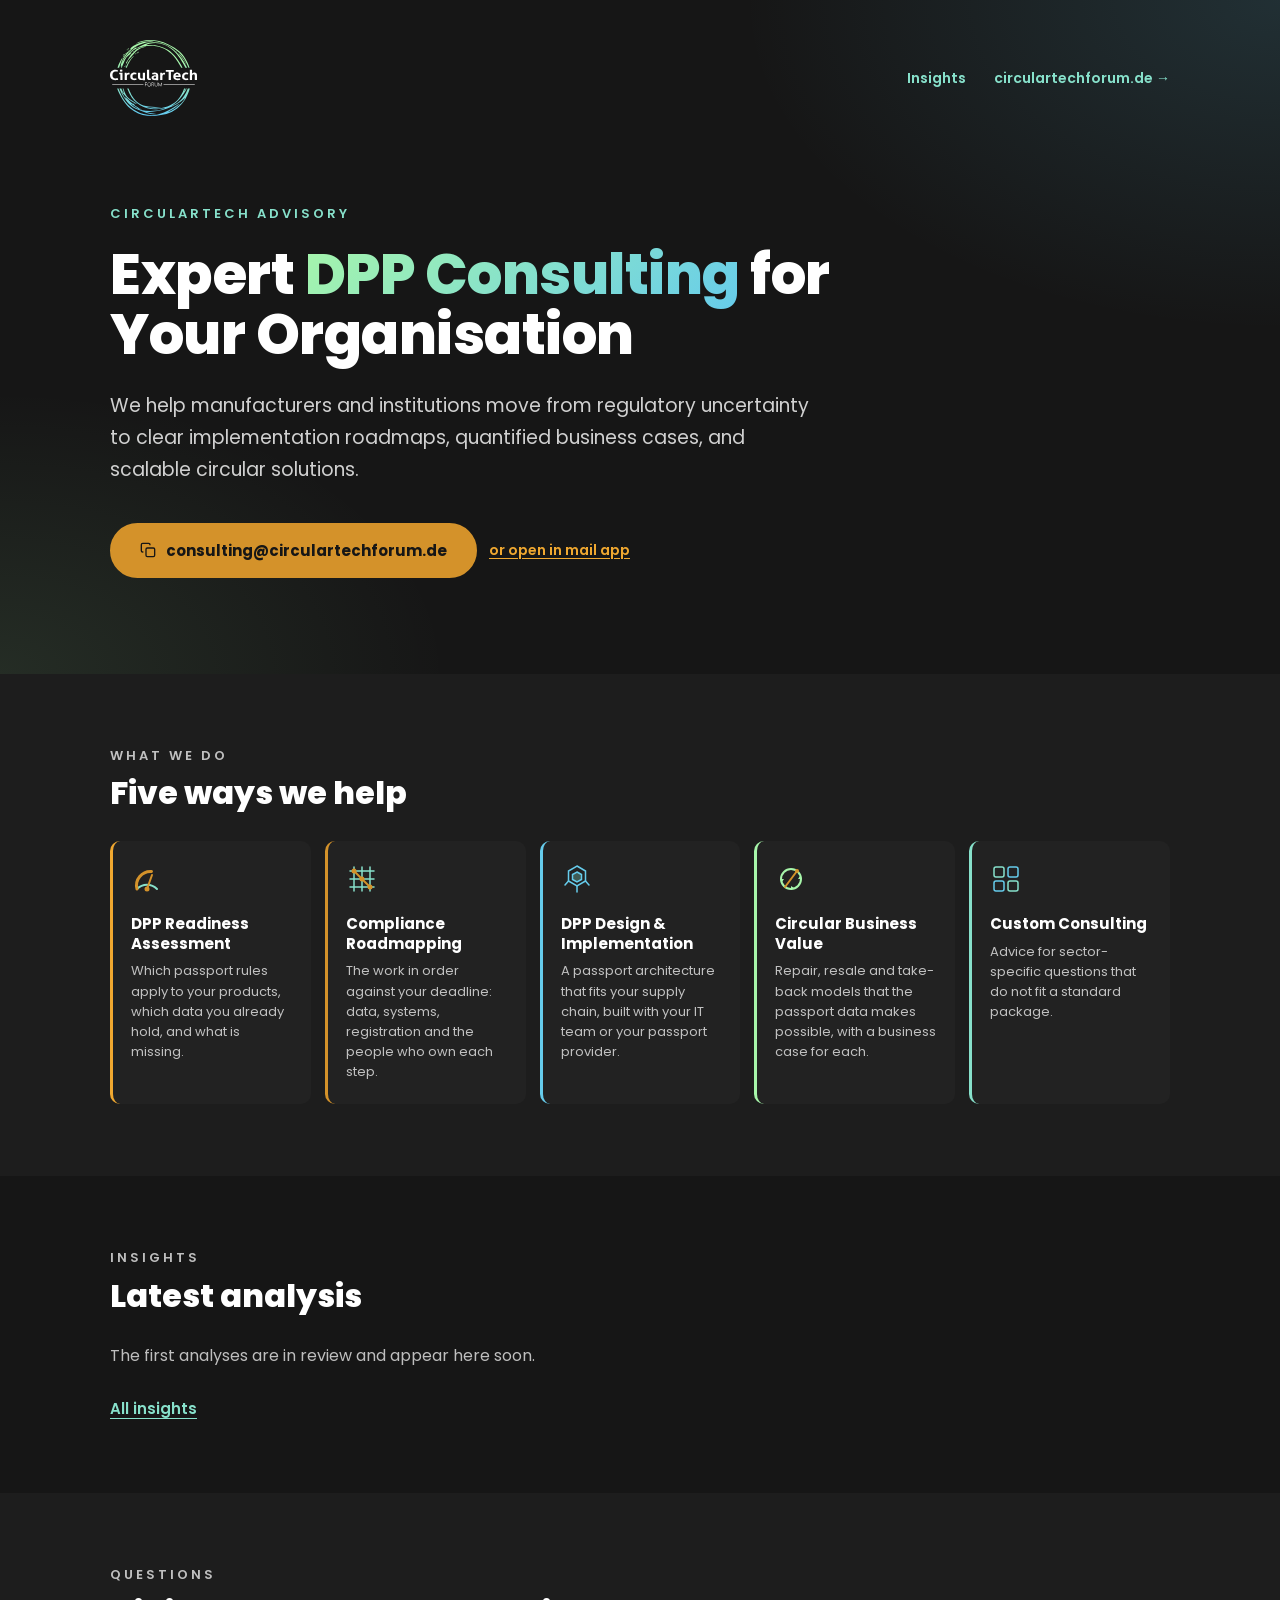
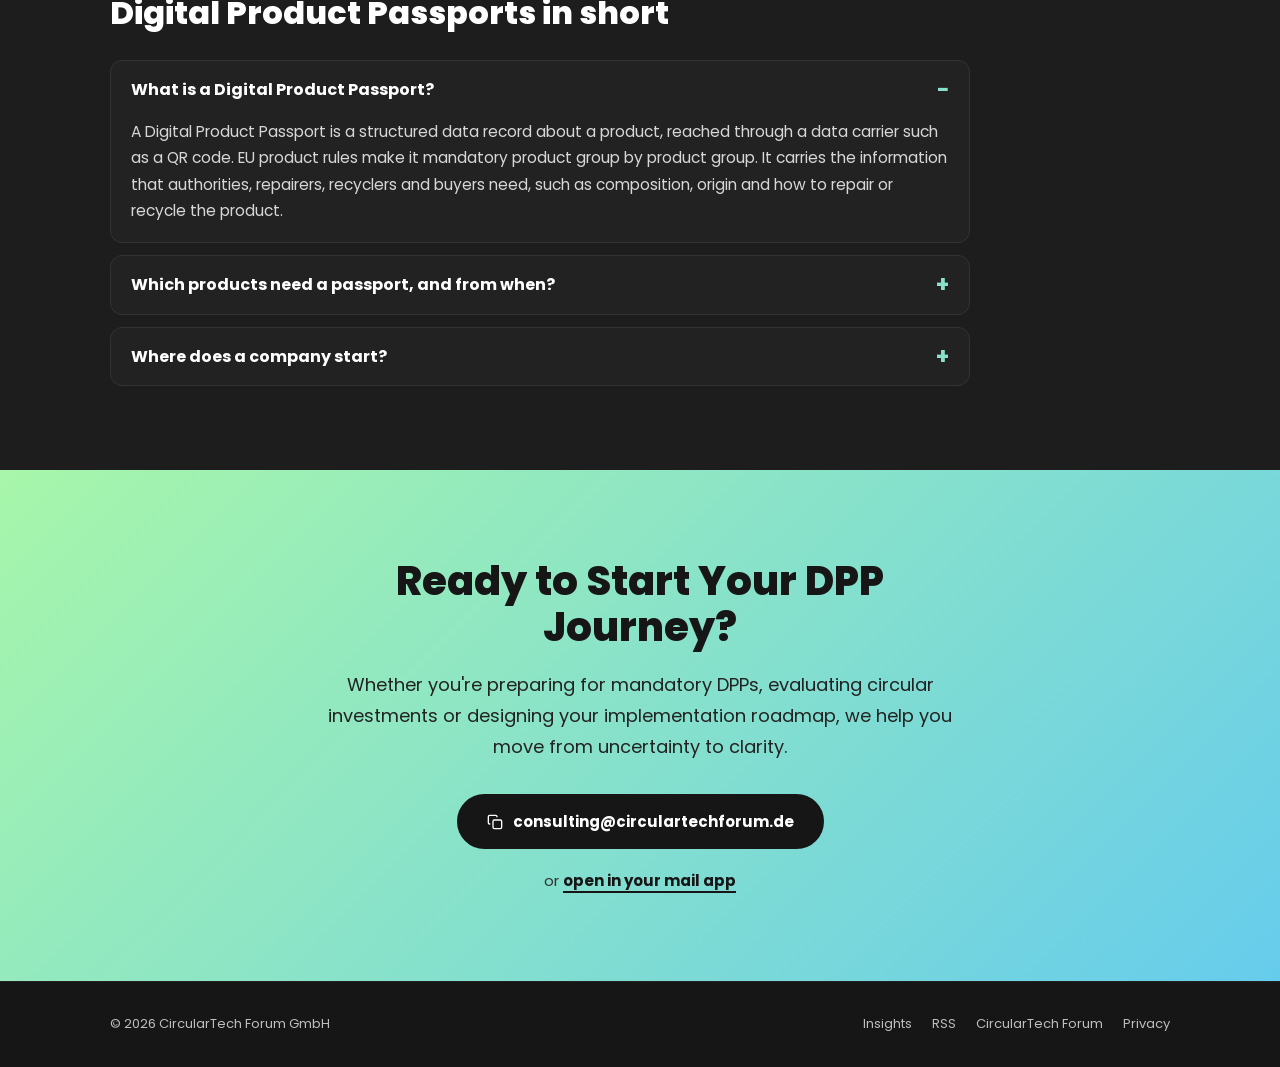
==== index.html @ 9c660640 "Site update: shared CSS/JS, Insights blog build, SEO/GEO files, legal drafts - assets/css/site.css +" ====
<!DOCTYPE html>
<html lang="en">
<head>
<meta charset="utf-8">
<meta name="viewport" content="width=device-width, initial-scale=1">
<meta http-equiv="Content-Security-Policy" content="default-src 'self'; script-src 'self'; style-src 'self'; img-src 'self' data:; font-src 'self'; connect-src 'none'; object-src 'none'; base-uri 'self'; form-action 'none'">
<title>CircularTech Advisory | Digital Product Passport consulting</title>
<meta name="description" content="Digital Product Passport consulting from CircularTech Forum: readiness assessments, compliance roadmaps, passport design and implementation, and circular business value for manufacturers and institutions in the EU.">
<meta name="theme-color" content="#161616">
<link rel="canonical" href="https://www.circulartechadvisory.com/">
<meta property="og:type" content="website">
<meta property="og:site_name" content="CircularTech Advisory">
<meta property="og:title" content="CircularTech Advisory | Digital Product Passport consulting">
<meta property="og:description" content="From EU passport rules to a working Digital Product Passport: readiness, roadmaps, design and circular business value.">
<meta property="og:url" content="https://www.circulartechadvisory.com/">
<meta property="og:image" content="https://www.circulartechadvisory.com/assets/images/og-default.png">
<meta property="og:image:width" content="1200">
<meta property="og:image:height" content="630">
<meta property="og:locale" content="en_GB">
<meta name="twitter:card" content="summary_large_image">
<link rel="icon" href="/assets/logo.svg" type="image/svg+xml">
<link rel="alternate" type="application/rss+xml" title="CircularTech Advisory insights" href="/feed.xml">
<link rel="stylesheet" href="/assets/fonts/fonts.css">
<link rel="stylesheet" href="/assets/css/site.css">
<!--SITE:ORG-JSONLD-->
<script type="application/ld+json">
{
  "@context": "https://schema.org",
  "@graph": [
    {
      "@type": [
        "Organization",
        "ProfessionalService"
      ],
      "@id": "https://www.circulartechadvisory.com/#org",
      "name": "CircularTech Advisory",
      "legalName": "CircularTech Forum GmbH",
      "url": "https://www.circulartechadvisory.com/",
      "logo": "https://www.circulartechadvisory.com/assets/logo.svg",
      "image": "https://www.circulartechadvisory.com/assets/images/og-default.png",
      "email": "consulting@circulartechforum.de",
      "description": "Digital Product Passport consulting: readiness assessments, compliance roadmaps, passport design and implementation, and circular business value.",
      "areaServed": {
        "@type": "AdministrativeArea",
        "name": "European Union"
      },
      "knowsAbout": [
        "Digital Product Passport",
        "EU DPP Registry",
        "Ecodesign for Sustainable Products Regulation (EU) 2024/1781",
        "Battery Regulation (EU) 2023/1542",
        "Battery passport",
        "Circular economy",
        "Product compliance"
      ],
      "sameAs": [
        "https://circulartechforum.de/"
      ]
    },
    {
      "@type": "WebSite",
      "@id": "https://www.circulartechadvisory.com/#website",
      "url": "https://www.circulartechadvisory.com/",
      "name": "CircularTech Advisory",
      "inLanguage": "en",
      "publisher": {
        "@id": "https://www.circulartechadvisory.com/#org"
      }
    },
    {
      "@type": "WebPage",
      "@id": "https://www.circulartechadvisory.com/#webpage",
      "url": "https://www.circulartechadvisory.com/",
      "name": "CircularTech Advisory | Digital Product Passport consulting",
      "isPartOf": {
        "@id": "https://www.circulartechadvisory.com/#website"
      },
      "about": {
        "@id": "https://www.circulartechadvisory.com/#org"
      },
      "inLanguage": "en",
      "speakable": {
        "@type": "SpeakableSpecification",
        "cssSelector": [
          ".ctf-hero__sub",
          ".ctf-faq__answer"
        ]
      }
    }
  ]
}
</script>
<!--/SITE:ORG-JSONLD-->
<script type="application/ld+json">
{
  "@context": "https://schema.org",
  "@type": "FAQPage",
  "mainEntity": [
    { "@type": "Question", "name": "What is a Digital Product Passport?", "acceptedAnswer": { "@type": "Answer", "text": "A Digital Product Passport is a structured data record about a product, reached through a data carrier such as a QR code. EU product rules make it mandatory product group by product group. It carries the information that authorities, repairers, recyclers and buyers need, such as composition, origin and how to repair or recycle the product." } },
    { "@type": "Question", "name": "Which products need a passport, and from when?", "acceptedAnswer": { "@type": "Answer", "text": "Batteries come first: electric-vehicle batteries, light-transport batteries and industrial batteries above 2 kWh need a passport from 18 February 2027 under the Battery Regulation. Other groups follow once the Commission adopts their delegated acts under the Ecodesign for Sustainable Products Regulation. Its first working plan names textiles, furniture, mattresses, tyres, iron and steel, and aluminium. Until a product group has its delegated act, there is no passport date for it." } },
    { "@type": "Question", "name": "Where does a company start?", "acceptedAnswer": { "@type": "Answer", "text": "With a readiness assessment. It shows which passport rules apply to your products and when, which of the required data you already hold, and which systems have to host, protect and register the passport. The compliance roadmap then puts that work in order against your deadline." } }
  ]
}
</script>
</head>
<body>
<a class="skip-link" href="#main-content">Skip to main content</a>

<header class="ctf-hero">
  <div class="ctf-hero__art" id="hero-art" aria-hidden="true"></div>
  <div class="ctf-inner">
<!--SITE:BAR-->
    <div class="ctf-bar">
      <a class="ctf-bar__logo" href="/" aria-current="page"><img src="/assets/logo.svg" alt="CircularTech Advisory" width="87" height="76"></a>
      <nav class="ctf-bar__links" aria-label="Site">
        <a href="/insights/">Insights</a>
        <a href="https://circulartechforum.de/" rel="noopener">circulartechforum.de &rarr;</a>
      </nav>
    </div>
<!--/SITE:BAR-->
    <div class="ctf-hero__body">
      <p class="ctf-hero__pre">CircularTech Advisory</p>
      <h1 class="ctf-hero__h1">Expert <span>DPP Consulting</span> for Your Organisation</h1>
      <p class="ctf-hero__sub">We help manufacturers and institutions move from regulatory uncertainty to clear implementation roadmaps, quantified business cases, and scalable circular solutions.</p>
      <div class="ctf-contact">
        <button class="ctf-btn ctf-btn--primary" type="button" data-copy aria-describedby="copy-hint">
          <svg viewBox="0 0 24 24" fill="none" stroke="currentColor" stroke-width="2" aria-hidden="true"><rect x="9" y="9" width="13" height="13" rx="2"/><path d="M5 15H4a2 2 0 01-2-2V4a2 2 0 012-2h9a2 2 0 012 2v1"/></svg>
          <span class="ctf-btn__label">consulting@circulartechforum.de</span>
        </button>
        <a class="ctf-contact__alt" href="mailto:consulting@circulartechforum.de?subject=DPP%20Consulting%20Request">or open in mail app</a>
      </div>
    </div>
  </div>
</header>

<main id="main-content">
  <section class="ctf-section" aria-labelledby="services-h2">
    <div class="ctf-inner">
      <p class="ctf-section__label">What we do</p>
      <h2 class="ctf-section__h2" id="services-h2">Five ways we help</h2>
      <div class="ctf-previews" data-speakable="services">

        <article class="ctf-preview ctf-preview--readiness">
          <svg viewBox="0 0 32 32" fill="none" aria-hidden="true">
            <path d="M6 26 A14 14 0 0 1 26 26" stroke="#87E1CB" stroke-width="2" stroke-linecap="round"/>
            <path d="M6 26 A14 14 0 0 1 20.5 8.5" stroke="#D4922A" stroke-width="3" stroke-linecap="round"/>
            <circle cx="16" cy="26" r="2.5" fill="#D4922A"/>
            <line x1="16" y1="26" x2="21" y2="12" stroke="#D4922A" stroke-width="2" stroke-linecap="round"/>
          </svg>
          <h3 class="ctf-preview__title">DPP Readiness Assessment</h3>
          <p class="ctf-preview__desc">Which passport rules apply to your products, which data you already hold, and what is missing.</p>
        </article>

        <article class="ctf-preview ctf-preview--compliance">
          <svg viewBox="0 0 32 32" fill="none" aria-hidden="true">
            <g stroke="#87E1CB" stroke-width="1.5" stroke-linecap="round">
              <line x1="4" y1="8" x2="28" y2="8"/><line x1="4" y1="16" x2="28" y2="16"/><line x1="4" y1="24" x2="28" y2="24"/>
              <line x1="8" y1="4" x2="8" y2="28"/><line x1="16" y1="4" x2="16" y2="28"/><line x1="24" y1="4" x2="24" y2="28"/>
            </g>
            <line x1="8" y1="8" x2="24" y2="24" stroke="#D4922A" stroke-width="2" stroke-linecap="round"/>
            <circle cx="8" cy="8" r="2.5" fill="#D4922A"/><circle cx="16" cy="16" r="2.5" fill="#D4922A"/><circle cx="24" cy="24" r="2.5" fill="#D4922A"/>
          </svg>
          <h3 class="ctf-preview__title">Compliance Roadmapping</h3>
          <p class="ctf-preview__desc">The work in order against your deadline: data, systems, registration and the people who own each step.</p>
        </article>

        <article class="ctf-preview ctf-preview--design">
          <svg viewBox="0 0 32 32" fill="none" aria-hidden="true">
            <polygon points="16,3 24.5,8 24.5,18 16,23 7.5,18 7.5,8" stroke="#66CCEC" stroke-width="1.5"/>
            <polygon points="16,9 20.5,11.5 20.5,16.5 16,19 11.5,16.5 11.5,11.5" stroke="#66CCEC" stroke-width="1.5" fill="#87E1CB" fill-opacity="0.3"/>
            <g stroke="#66CCEC" stroke-width="1.5" stroke-linecap="round">
              <line x1="16" y1="23" x2="16" y2="29"/><line x1="24.5" y1="18" x2="28" y2="22"/><line x1="7.5" y1="18" x2="4" y2="22"/>
            </g>
          </svg>
          <h3 class="ctf-preview__title">DPP Design &amp; Implementation</h3>
          <p class="ctf-preview__desc">A passport architecture that fits your supply chain, built with your IT team or your passport provider.</p>
        </article>

        <article class="ctf-preview ctf-preview--circular">
          <svg viewBox="0 0 32 32" fill="none" aria-hidden="true">
            <circle cx="16" cy="16" r="10" stroke="#A7F6AA" stroke-width="2"/>
            <polygon points="25,13 27,16 23,16" fill="#A7F6AA"/><polygon points="19,25 16,27 16,23" fill="#A7F6AA"/><polygon points="7,19 5,16 9,16" fill="#A7F6AA"/>
            <line x1="10" y1="24" x2="22" y2="8" stroke="#D4922A" stroke-width="2" stroke-linecap="round"/>
            <circle cx="22" cy="8" r="2" fill="#D4922A"/>
          </svg>
          <h3 class="ctf-preview__title">Circular Business Value</h3>
          <p class="ctf-preview__desc">Repair, resale and take-back models that the passport data makes possible, with a business case for each.</p>
        </article>

        <article class="ctf-preview">
          <svg viewBox="0 0 32 32" fill="none" aria-hidden="true">
            <rect x="4" y="4" width="10" height="10" rx="2" stroke="#87E1CB" stroke-width="1.5"/>
            <rect x="18" y="4" width="10" height="10" rx="2" stroke="#66CCEC" stroke-width="1.5"/>
            <rect x="4" y="18" width="10" height="10" rx="2" stroke="#66CCEC" stroke-width="1.5"/>
            <rect x="18" y="18" width="10" height="10" rx="2" stroke="#87E1CB" stroke-width="1.5"/>
          </svg>
          <h3 class="ctf-preview__title">Custom Consulting</h3>
          <p class="ctf-preview__desc">Advice for sector-specific questions that do not fit a standard package.</p>
        </article>

      </div>
    </div>
  </section>

  <section class="ctf-section ctf-section--ink" aria-labelledby="insights-h2">
    <div class="ctf-inner">
      <p class="ctf-section__label">Insights</p>
      <h2 class="ctf-section__h2" id="insights-h2">Latest analysis</h2>
<!--SITE:LATEST-->
      <p class="ctf-empty">The first analyses are in review and appear here soon.</p>
<!--/SITE:LATEST-->
      <p class="ctf-section__more"><a href="/insights/">All insights</a></p>
    </div>
  </section>

  <section class="ctf-section" aria-labelledby="faq-h2">
    <div class="ctf-inner">
      <p class="ctf-section__label">Questions</p>
      <h2 class="ctf-section__h2" id="faq-h2">Digital Product Passports in short</h2>
      <div class="ctf-faq">
        <details class="ctf-faq__item" open>
          <summary>What is a Digital Product Passport?</summary>
          <div class="ctf-faq__answer"><p>A Digital Product Passport is a structured data record about a product, reached through a data carrier such as a QR code. EU product rules make it mandatory product group by product group. It carries the information that authorities, repairers, recyclers and buyers need, such as composition, origin and how to repair or recycle the product.</p></div>
        </details>
        <details class="ctf-faq__item">
          <summary>Which products need a passport, and from when?</summary>
          <div class="ctf-faq__answer"><p>Batteries come first: electric-vehicle batteries, light-transport batteries and industrial batteries above 2 kWh need a passport from 18 February 2027 under the Battery Regulation. Other groups follow once the Commission adopts their delegated acts under the Ecodesign for Sustainable Products Regulation. Its first working plan names textiles, furniture, mattresses, tyres, iron and steel, and aluminium. Until a product group has its delegated act, there is no passport date for it.</p></div>
        </details>
        <details class="ctf-faq__item">
          <summary>Where does a company start?</summary>
          <div class="ctf-faq__answer"><p>With a readiness assessment. It shows which passport rules apply to your products and when, which of the required data you already hold, and which systems have to host, protect and register the passport. The compliance roadmap then puts that work in order against your deadline.</p></div>
        </details>
      </div>
    </div>
  </section>

  <section class="ctf-cta" aria-labelledby="cta-h2">
    <div class="ctf-inner">
      <h2 class="ctf-cta__h2" id="cta-h2">Ready to Start Your DPP Journey?</h2>
      <p class="ctf-cta__body">Whether you're preparing for mandatory DPPs, evaluating circular investments or designing your implementation roadmap, we help you move from uncertainty to clarity.</p>
      <button class="ctf-btn ctf-btn--dark" type="button" data-copy aria-describedby="copy-hint">
        <svg viewBox="0 0 24 24" fill="none" stroke="currentColor" stroke-width="2" aria-hidden="true"><rect x="9" y="9" width="13" height="13" rx="2"/><path d="M5 15H4a2 2 0 01-2-2V4a2 2 0 012-2h9a2 2 0 012 2v1"/></svg>
        <span class="ctf-btn__label">consulting@circulartechforum.de</span>
      </button>
      <p class="ctf-cta__email">or <a href="mailto:consulting@circulartechforum.de?subject=DPP%20Consulting%20Request">open in your mail app</a></p>
    </div>
  </section>
</main>

<!--SITE:FOOTER-->
<footer class="ctf-footer">
  <div class="ctf-inner">
    <p>&copy; <span data-year>2026</span> CircularTech Forum GmbH</p>
    <nav aria-label="Footer">
      <a href="/insights/">Insights</a>
      <a href="/feed.xml">RSS</a>
      <a href="https://circulartechforum.de/" rel="noopener">CircularTech Forum</a>
      <a href="https://circulartechforum.de/privacy-policy/" rel="noopener">Privacy</a>
    </nav>
  </div>
</footer>
<p class="visually-hidden" id="copy-hint">Copies the email address to your clipboard.</p>
<p class="visually-hidden" id="copy-status" role="status" aria-live="polite"></p>
<!--/SITE:FOOTER-->
<script src="/assets/js/site.js" defer></script>
</body>
</html>
---- assets/fonts/fonts.css ----
/* Self-hosted Google Fonts — generated by selfhost-fonts.py */

/* from https://fonts.googleapis.com/css2?family=Poppins:wght@400;600;700;800&display=swap */
/* devanagari */
@font-face {
  font-family: 'Poppins';
  font-style: normal;
  font-weight: 400;
  font-display: swap;
  src: url('./pxiEyp8kv8JHgFVrJJbecnFHGPezSQ.woff2') format('woff2');
  unicode-range: U+0900-097F, U+1CD0-1CF9, U+200C-200D, U+20A8, U+20B9, U+20F0, U+25CC, U+A830-A839, U+A8E0-A8FF, U+11B00-11B09;
}
/* latin-ext */
@font-face {
  font-family: 'Poppins';
  font-style: normal;
  font-weight: 400;
  font-display: swap;
  src: url('./pxiEyp8kv8JHgFVrJJnecnFHGPezSQ.woff2') format('woff2');
  unicode-range: U+0100-02BA, U+02BD-02C5, U+02C7-02CC, U+02CE-02D7, U+02DD-02FF, U+0304, U+0308, U+0329, U+1D00-1DBF, U+1E00-1E9F, U+1EF2-1EFF, U+2020, U+20A0-20AB, U+20AD-20C0, U+2113, U+2C60-2C7F, U+A720-A7FF;
}
/* latin */
@font-face {
  font-family: 'Poppins';
  font-style: normal;
  font-weight: 400;
  font-display: swap;
  src: url('./pxiEyp8kv8JHgFVrJJfecnFHGPc.woff2') format('woff2');
  unicode-range: U+0000-00FF, U+0131, U+0152-0153, U+02BB-02BC, U+02C6, U+02DA, U+02DC, U+0304, U+0308, U+0329, U+2000-206F, U+20AC, U+2122, U+2191, U+2193, U+2212, U+2215, U+FEFF, U+FFFD;
}
/* devanagari */
@font-face {
  font-family: 'Poppins';
  font-style: normal;
  font-weight: 600;
  font-display: swap;
  src: url('./pxiByp8kv8JHgFVrLEj6Z11lFd2JQEl8qw.woff2') format('woff2');
  unicode-range: U+0900-097F, U+1CD0-1CF9, U+200C-200D, U+20A8, U+20B9, U+20F0, U+25CC, U+A830-A839, U+A8E0-A8FF, U+11B00-11B09;
}
/* latin-ext */
@font-face {
  font-family: 'Poppins';
  font-style: normal;
  font-weight: 600;
  font-display: swap;
  src: url('./pxiByp8kv8JHgFVrLEj6Z1JlFd2JQEl8qw.woff2') format('woff2');
  unicode-range: U+0100-02BA, U+02BD-02C5, U+02C7-02CC, U+02CE-02D7, U+02DD-02FF, U+0304, U+0308, U+0329, U+1D00-1DBF, U+1E00-1E9F, U+1EF2-1EFF, U+2020, U+20A0-20AB, U+20AD-20C0, U+2113, U+2C60-2C7F, U+A720-A7FF;
}
/* latin */
@font-face {
  font-family: 'Poppins';
  font-style: normal;
  font-weight: 600;
  font-display: swap;
  src: url('./pxiByp8kv8JHgFVrLEj6Z1xlFd2JQEk.woff2') format('woff2');
  unicode-range: U+0000-00FF, U+0131, U+0152-0153, U+02BB-02BC, U+02C6, U+02DA, U+02DC, U+0304, U+0308, U+0329, U+2000-206F, U+20AC, U+2122, U+2191, U+2193, U+2212, U+2215, U+FEFF, U+FFFD;
}
/* devanagari */
@font-face {
  font-family: 'Poppins';
  font-style: normal;
  font-weight: 700;
  font-display: swap;
  src: url('./pxiByp8kv8JHgFVrLCz7Z11lFd2JQEl8qw.woff2') format('woff2');
  unicode-range: U+0900-097F, U+1CD0-1CF9, U+200C-200D, U+20A8, U+20B9, U+20F0, U+25CC, U+A830-A839, U+A8E0-A8FF, U+11B00-11B09;
}
/* latin-ext */
@font-face {
  font-family: 'Poppins';
  font-style: normal;
  font-weight: 700;
  font-display: swap;
  src: url('./pxiByp8kv8JHgFVrLCz7Z1JlFd2JQEl8qw.woff2') format('woff2');
  unicode-range: U+0100-02BA, U+02BD-02C5, U+02C7-02CC, U+02CE-02D7, U+02DD-02FF, U+0304, U+0308, U+0329, U+1D00-1DBF, U+1E00-1E9F, U+1EF2-1EFF, U+2020, U+20A0-20AB, U+20AD-20C0, U+2113, U+2C60-2C7F, U+A720-A7FF;
}
/* latin */
@font-face {
  font-family: 'Poppins';
  font-style: normal;
  font-weight: 700;
  font-display: swap;
  src: url('./pxiByp8kv8JHgFVrLCz7Z1xlFd2JQEk.woff2') format('woff2');
  unicode-range: U+0000-00FF, U+0131, U+0152-0153, U+02BB-02BC, U+02C6, U+02DA, U+02DC, U+0304, U+0308, U+0329, U+2000-206F, U+20AC, U+2122, U+2191, U+2193, U+2212, U+2215, U+FEFF, U+FFFD;
}
/* devanagari */
@font-face {
  font-family: 'Poppins';
  font-style: normal;
  font-weight: 800;
  font-display: swap;
  src: url('./pxiByp8kv8JHgFVrLDD4Z11lFd2JQEl8qw.woff2') format('woff2');
  unicode-range: U+0900-097F, U+1CD0-1CF9, U+200C-200D, U+20A8, U+20B9, U+20F0, U+25CC, U+A830-A839, U+A8E0-A8FF, U+11B00-11B09;
}
/* latin-ext */
@font-face {
  font-family: 'Poppins';
  font-style: normal;
  font-weight: 800;
  font-display: swap;
  src: url('./pxiByp8kv8JHgFVrLDD4Z1JlFd2JQEl8qw.woff2') format('woff2');
  unicode-range: U+0100-02BA, U+02BD-02C5, U+02C7-02CC, U+02CE-02D7, U+02DD-02FF, U+0304, U+0308, U+0329, U+1D00-1DBF, U+1E00-1E9F, U+1EF2-1EFF, U+2020, U+20A0-20AB, U+20AD-20C0, U+2113, U+2C60-2C7F, U+A720-A7FF;
}
/* latin */
@font-face {
  font-family: 'Poppins';
  font-style: normal;
  font-weight: 800;
  font-display: swap;
  src: url('./pxiByp8kv8JHgFVrLDD4Z1xlFd2JQEk.woff2') format('woff2');
  unicode-range: U+0000-00FF, U+0131, U+0152-0153, U+02BB-02BC, U+02C6, U+02DA, U+02DC, U+0304, U+0308, U+0329, U+2000-206F, U+20AC, U+2122, U+2191, U+2193, U+2212, U+2215, U+FEFF, U+FFFD;
}
---- assets/css/site.css ----
/* CircularTech Advisory: one stylesheet for every page.
   Palette follows the forum's advisory page (~/Claude/circulartech/consulting-advisory.html). */

:root {
  --ink: #161616;
  --ink-2: #1d1d1d;
  --ink-3: #222;
  --ink-4: #2a2a2a;
  --line: #333;
  --mint: #A7F6AA;
  --sky: #66CCEC;
  --teal: #87E1CB;
  --amber: #D4922A;
  --amber-hi: #F0A830;
  --text: rgba(255,255,255,0.82);
  --text-dim: rgba(255,255,255,0.72);
  --gradient: linear-gradient(135deg, var(--mint) 0%, var(--sky) 100%);
  --radius: 12px;
}

* { margin: 0; padding: 0; box-sizing: border-box; }
html { background: var(--ink); scroll-behavior: smooth; }
body {
  font-family: 'Poppins', sans-serif;
  color: var(--text);
  line-height: 1.6;
  -webkit-font-smoothing: antialiased;
  background: var(--ink);
}
a { color: inherit; text-decoration: none; }
img, svg { max-width: 100%; }
:focus-visible { outline: 3px solid var(--amber-hi); outline-offset: 3px; border-radius: 4px; }

.skip-link {
  position: absolute; left: 16px; top: -100px; z-index: 100;
  background: var(--amber); color: var(--ink); font-weight: 700;
  padding: 10px 18px; border-radius: 8px;
}
.skip-link:focus { top: 16px; }
.visually-hidden {
  position: absolute; width: 1px; height: 1px; padding: 0; margin: -1px;
  overflow: hidden; clip: rect(0 0 0 0); white-space: nowrap; border: 0;
}

.ctf-inner { max-width: 1140px; margin: 0 auto; padding: 0 40px; }

/* ── Buttons ──────────────────────────────────────────────── */
.ctf-btn {
  display: inline-flex; align-items: center; gap: 10px;
  padding: 14px 28px; border-radius: 54px;
  font-family: 'Poppins', sans-serif; font-size: 15px; font-weight: 700;
  cursor: pointer; transition: background-color 0.25s ease, border-color 0.25s ease, color 0.25s ease;
  border: 2px solid transparent;
}
.ctf-btn svg { width: 16px; height: 16px; flex-shrink: 0; }
.ctf-btn--primary { background: var(--amber); color: var(--ink); border-color: var(--amber); }
.ctf-btn--primary:hover { background: var(--amber-hi); border-color: var(--amber-hi); }
.ctf-btn--dark { background: var(--ink); color: #fff; border-color: var(--ink); }
.ctf-btn--dark:hover { background: var(--line); border-color: var(--line); }
.ctf-btn.is-copied { background: var(--mint); border-color: var(--mint); color: var(--ink); }

/* ── Site header (inside the hero) ────────────────────────── */
.ctf-bar {
  display: flex; align-items: center; justify-content: space-between; gap: 24px;
  margin-bottom: 88px;
}
.ctf-bar__logo img { display: block; height: 76px; width: auto; }
.ctf-bar__links { display: flex; align-items: center; gap: 28px; font-size: 14px; font-weight: 600; }
.ctf-bar__links a { color: var(--teal); transition: color 0.2s ease; }
.ctf-bar__links a:hover, .ctf-bar__links a[aria-current="page"] { color: var(--mint); }
.ctf-bar__links a[aria-current="page"] { text-decoration: underline; text-underline-offset: 6px; }

/* ── Hero ─────────────────────────────────────────────────── */
.ctf-hero {
  position: relative; overflow: hidden; isolation: isolate;
  background:
    radial-gradient(ellipse 60% 70% at 100% 0%, rgba(102,204,236,0.14), transparent 70%),
    radial-gradient(ellipse 50% 60% at 0% 100%, rgba(167,246,170,0.10), transparent 70%),
    var(--ink);
  padding: 40px 0 96px;
}
.ctf-hero--compact { padding-bottom: 72px; }
.ctf-hero--compact .ctf-bar { margin-bottom: 72px; }
.ctf-hero__art { position: absolute; inset: 0; z-index: -1; pointer-events: none; }
.ctf-hero__art canvas, .ctf-hero__art svg { display: block; width: 100%; height: 100%; }
.ctf-hero__body { max-width: 820px; }
.ctf-hero__pre {
  font-size: 13px; font-weight: 600; letter-spacing: 3px; text-transform: uppercase;
  color: var(--teal); margin-bottom: 20px;
}
.ctf-hero__h1 {
  font-size: 56px; font-weight: 800; color: #fff; line-height: 1.08;
  letter-spacing: -0.5px; margin-bottom: 24px;
}
.ctf-hero--compact .ctf-hero__h1 { font-size: 46px; line-height: 1.12; }
.ctf-hero__h1 span {
  background: var(--gradient);
  -webkit-background-clip: text; background-clip: text; color: transparent;
}
.ctf-hero__sub { font-size: 19px; color: rgba(255,255,255,0.8); line-height: 1.7; max-width: 720px; }
.ctf-hero__meta { margin-top: 28px; font-size: 14px; color: var(--text-dim); }
.ctf-hero__meta strong { color: #fff; font-weight: 600; }

.ctf-contact { display: flex; align-items: center; gap: 12px; flex-wrap: wrap; margin-top: 36px; }
.ctf-contact__alt { font-size: 14px; font-weight: 600; color: var(--amber-hi); text-decoration: underline; text-underline-offset: 3px; }

/* ── Section shell ────────────────────────────────────────── */
.ctf-section { background: var(--ink-2); padding: 72px 0; }
.ctf-section--ink { background: var(--ink); }
.ctf-section__label {
  font-size: 13px; font-weight: 600; letter-spacing: 3px; text-transform: uppercase;
  color: var(--text-dim); margin-bottom: 8px;
}
.ctf-section__h2 { font-size: 32px; font-weight: 800; color: #fff; line-height: 1.2; margin-bottom: 28px; }
.ctf-section__more { margin-top: 28px; font-size: 15px; font-weight: 600; }
.ctf-section__more a { color: var(--teal); text-decoration: underline; text-underline-offset: 4px; }
.ctf-section__more a:hover { color: var(--mint); }

/* ── Services ─────────────────────────────────────────────── */
/* Five cards: one row on wide screens, 3 + 2 on tablets, one column on phones. Never a lone card. */
.ctf-previews {
  display: grid;
  grid-template-columns: repeat(5, 1fr);
  gap: 14px;
}
@media (max-width: 1100px) {
  .ctf-previews { grid-template-columns: repeat(6, 1fr); }
  .ctf-preview { grid-column: span 2; }
  .ctf-preview:nth-child(n+4) { grid-column: span 3; }
}
@media (max-width: 640px) {
  .ctf-previews { grid-template-columns: 1fr; }
  .ctf-preview, .ctf-preview:nth-child(n+4) { grid-column: auto; }
}
.ctf-preview {
  background: var(--ink-3); border-radius: 10px; padding: 22px 18px;
  border-left: 3px solid var(--teal);
  transition: transform 0.2s ease, box-shadow 0.2s ease;
}
.ctf-preview:hover { transform: translateY(-2px); box-shadow: 0 4px 16px rgba(0,0,0,0.3); }
.ctf-preview--readiness { border-left-color: var(--amber-hi); }
.ctf-preview--compliance { border-left-color: var(--amber); }
.ctf-preview--design { border-left-color: var(--sky); }
.ctf-preview--circular { border-left-color: var(--mint); }
.ctf-preview svg { width: 32px; height: 32px; margin-bottom: 12px; }
.ctf-preview__title { font-size: 15px; font-weight: 700; color: #fff; margin-bottom: 8px; line-height: 1.3; }
.ctf-preview__desc { font-size: 13px; color: var(--text-dim); line-height: 1.55; }

/* ── Insight cards ────────────────────────────────────────── */
.ctf-cards { display: grid; grid-template-columns: repeat(auto-fill, minmax(300px, 1fr)); gap: 18px; }
.ctf-card {
  display: flex; flex-direction: column; background: var(--ink-3); border-radius: var(--radius);
  border: 1px solid var(--line); overflow: hidden; transition: border-color 0.2s ease, transform 0.2s ease;
}
.ctf-card:hover { border-color: var(--teal); transform: translateY(-2px); }
.ctf-card__img { aspect-ratio: 16 / 9; width: 100%; object-fit: cover; background: var(--ink-4); }
.ctf-card__body { padding: 22px 22px 24px; display: flex; flex-direction: column; gap: 10px; flex: 1; }
.ctf-card__meta { font-size: 12px; font-weight: 600; letter-spacing: 1.5px; text-transform: uppercase; color: var(--teal); }
.ctf-card__title { font-size: 19px; font-weight: 700; color: #fff; line-height: 1.3; }
.ctf-card__excerpt { font-size: 14px; color: var(--text-dim); line-height: 1.6; }
.ctf-card__link { margin-top: auto; font-size: 14px; font-weight: 700; color: var(--amber-hi); }
.ctf-card__link::after { content: " \2192"; }
.ctf-empty { color: var(--text-dim); }

/* ── FAQ (lander and posts) ───────────────────────────────── */
.ctf-faq { max-width: 860px; }
.ctf-faq__item { border: 1px solid var(--line); border-radius: var(--radius); background: var(--ink-3); margin: 12px 0; }
.ctf-faq__item summary {
  cursor: pointer; padding: 16px 20px; font-weight: 700; color: #fff; font-size: 16px;
  list-style: none; display: flex; justify-content: space-between; align-items: center; gap: 12px;
}
.ctf-faq__item summary::-webkit-details-marker { display: none; }
.ctf-faq__item summary::after { content: "+"; color: var(--teal); font-weight: 700; font-size: 22px; line-height: 1; }
.ctf-faq__item[open] summary::after { content: "\2212"; }
.ctf-faq__item summary:hover { color: var(--mint); }
.ctf-faq__answer { padding: 0 20px 18px; }
.ctf-faq__answer p { margin: 0; font-size: 15.5px; line-height: 1.7; }

/* ── CTA ──────────────────────────────────────────────────── */
.ctf-cta { background: var(--gradient); padding: 88px 0; text-align: center; }
.ctf-cta .ctf-inner { max-width: 720px; }
.ctf-cta__h2 { font-size: 40px; font-weight: 800; color: var(--ink); line-height: 1.15; margin-bottom: 20px; }
.ctf-cta__body { font-size: 18px; color: #222; line-height: 1.7; margin-bottom: 32px; }
.ctf-cta__email { font-size: 15px; color: #333; margin-top: 20px; }
.ctf-cta__email a { color: var(--ink); font-weight: 700; border-bottom: 2px solid var(--ink); transition: border-color 0.2s ease; }
.ctf-cta__email a:hover { border-color: transparent; }

/* ── Footer ───────────────────────────────────────────────── */
.ctf-footer { background: var(--ink); padding: 32px 0; border-top: 1px solid var(--ink-3); }
.ctf-footer .ctf-inner {
  display: flex; justify-content: space-between; align-items: center; gap: 16px; flex-wrap: wrap;
  font-size: 13px; color: var(--text-dim);
}
.ctf-footer nav { display: flex; gap: 20px; flex-wrap: wrap; }
.ctf-footer a:hover { color: var(--teal); }

/* ── Post body ────────────────────────────────────────────── */
.ctf-article { background: var(--ink-2); padding: 72px 0 88px; line-height: 1.75; }
.ctf-article .ctf-inner { max-width: 820px; }
.ctf-breadcrumb { font-size: 13px; color: var(--text-dim); margin-bottom: 18px; }
.ctf-breadcrumb a { color: var(--teal); }
.ctf-breadcrumb a:hover { color: var(--mint); }
.ctf-prose a { color: var(--teal); text-decoration: underline; text-underline-offset: 3px; }
.ctf-prose a:hover { color: var(--mint); }
.ctf-prose p { margin: 0 0 20px; font-size: 17px; }
.ctf-prose strong { color: #fff; font-weight: 600; }
.ctf-prose em { color: #fff; }
.ctf-prose h2 { font-size: 30px; font-weight: 800; color: #fff; line-height: 1.25; margin: 56px 0 18px; scroll-margin-top: 24px; }
.ctf-prose h3 { font-size: 21px; font-weight: 700; color: #fff; line-height: 1.35; margin: 36px 0 12px; scroll-margin-top: 24px; }
.ctf-prose ul, .ctf-prose ol { margin: 0 0 22px; padding-left: 24px; font-size: 17px; }
.ctf-prose li { margin-bottom: 10px; }
.ctf-prose li::marker { color: var(--teal); font-weight: 700; }
.ctf-prose code {
  font-family: ui-monospace, Menlo, monospace; font-size: 0.88em;
  background: var(--ink-4); color: var(--mint); padding: 2px 6px; border-radius: 6px;
}
.ctf-prose figure { margin: 32px 0; }
.ctf-prose figure img { display: block; width: 100%; height: auto; border-radius: 18px; }
.ctf-prose figcaption { margin-top: 12px; font-size: 14px; color: var(--text-dim); text-align: center; }

.ctf-table-wrap { overflow-x: auto; -webkit-overflow-scrolling: touch; margin: 24px 0; }
.ctf-table { width: 100%; border-collapse: collapse; font-size: 15px; }
.ctf-table th, .ctf-table td { border-bottom: 1px solid var(--line); padding: 12px 14px; text-align: left; vertical-align: top; line-height: 1.55; }
.ctf-table th { background: #262626; color: var(--teal); font-weight: 700; font-size: 13px; letter-spacing: 0.5px; text-transform: uppercase; }
.ctf-table td:first-child { font-weight: 600; color: #fff; white-space: nowrap; }

.ctf-note { background: var(--ink-3); border-radius: var(--radius); border-left: 3px solid var(--teal); padding: 22px 24px; margin: 28px 0; }
.ctf-note h4 { margin: 0 0 10px; color: var(--teal); font-size: 13px; font-weight: 700; letter-spacing: 2px; text-transform: uppercase; }
.ctf-prose .ctf-note p { margin: 0 0 10px; font-size: 16px; }
.ctf-prose .ctf-note p:last-child { margin-bottom: 0; }
.ctf-prose .ctf-note ul { margin: 8px 0 0; font-size: 16px; }
.ctf-note li:last-child { margin-bottom: 0; }
.ctf-note--warn { border-left-color: var(--amber); background: #2a2316; }
.ctf-note--warn h4 { color: var(--amber-hi); }

.ctf-sources { margin-top: 48px; padding-top: 24px; border-top: 1px solid var(--line); }
.ctf-prose .ctf-sources p { font-size: 14px; color: var(--text-dim); }

/* ── Legal pages ──────────────────────────────────────────── */
.ctf-legal h2 { font-size: 22px; margin-top: 40px; }
.ctf-placeholder { background: #3a2a10; color: var(--amber-hi); padding: 0 6px; border-radius: 4px; font-weight: 600; }

/* ── Responsive ───────────────────────────────────────────── */
@media (max-width: 1024px) {
  .ctf-hero__h1 { font-size: 44px; }
  .ctf-hero--compact .ctf-hero__h1 { font-size: 38px; }
  .ctf-prose h2 { font-size: 27px; }
}
@media (max-width: 640px) {
  .ctf-inner { padding: 0 16px; }
  .ctf-hero { padding: 24px 0 64px; }
  .ctf-bar, .ctf-hero--compact .ctf-bar { margin-bottom: 48px; }
  .ctf-bar__logo img { height: 56px; }
  .ctf-bar__links { gap: 16px; font-size: 13px; }
  .ctf-hero__h1, .ctf-hero--compact .ctf-hero__h1 { font-size: 31px; }
  .ctf-hero__sub { font-size: 16px; }
  .ctf-section { padding: 48px 0; }
  .ctf-section__h2 { font-size: 26px; }
  .ctf-cards { grid-template-columns: 1fr; }
  .ctf-article { padding: 48px 0 64px; }
  .ctf-prose p, .ctf-prose ul, .ctf-prose ol { font-size: 16px; }
  .ctf-prose h2 { font-size: 24px; margin-top: 44px; }
  .ctf-prose h3 { font-size: 19px; }
  .ctf-table td:first-child { white-space: normal; }
  .ctf-cta { padding: 56px 0; }
  .ctf-cta__h2 { font-size: 28px; }
  .ctf-cta__body { font-size: 16px; }
  .ctf-btn { font-size: 14px; padding: 13px 22px; }
}
@media (prefers-reduced-motion: reduce) {
  html { scroll-behavior: auto; }
  *, *::before, *::after { transition: none !important; animation: none !important; }
}
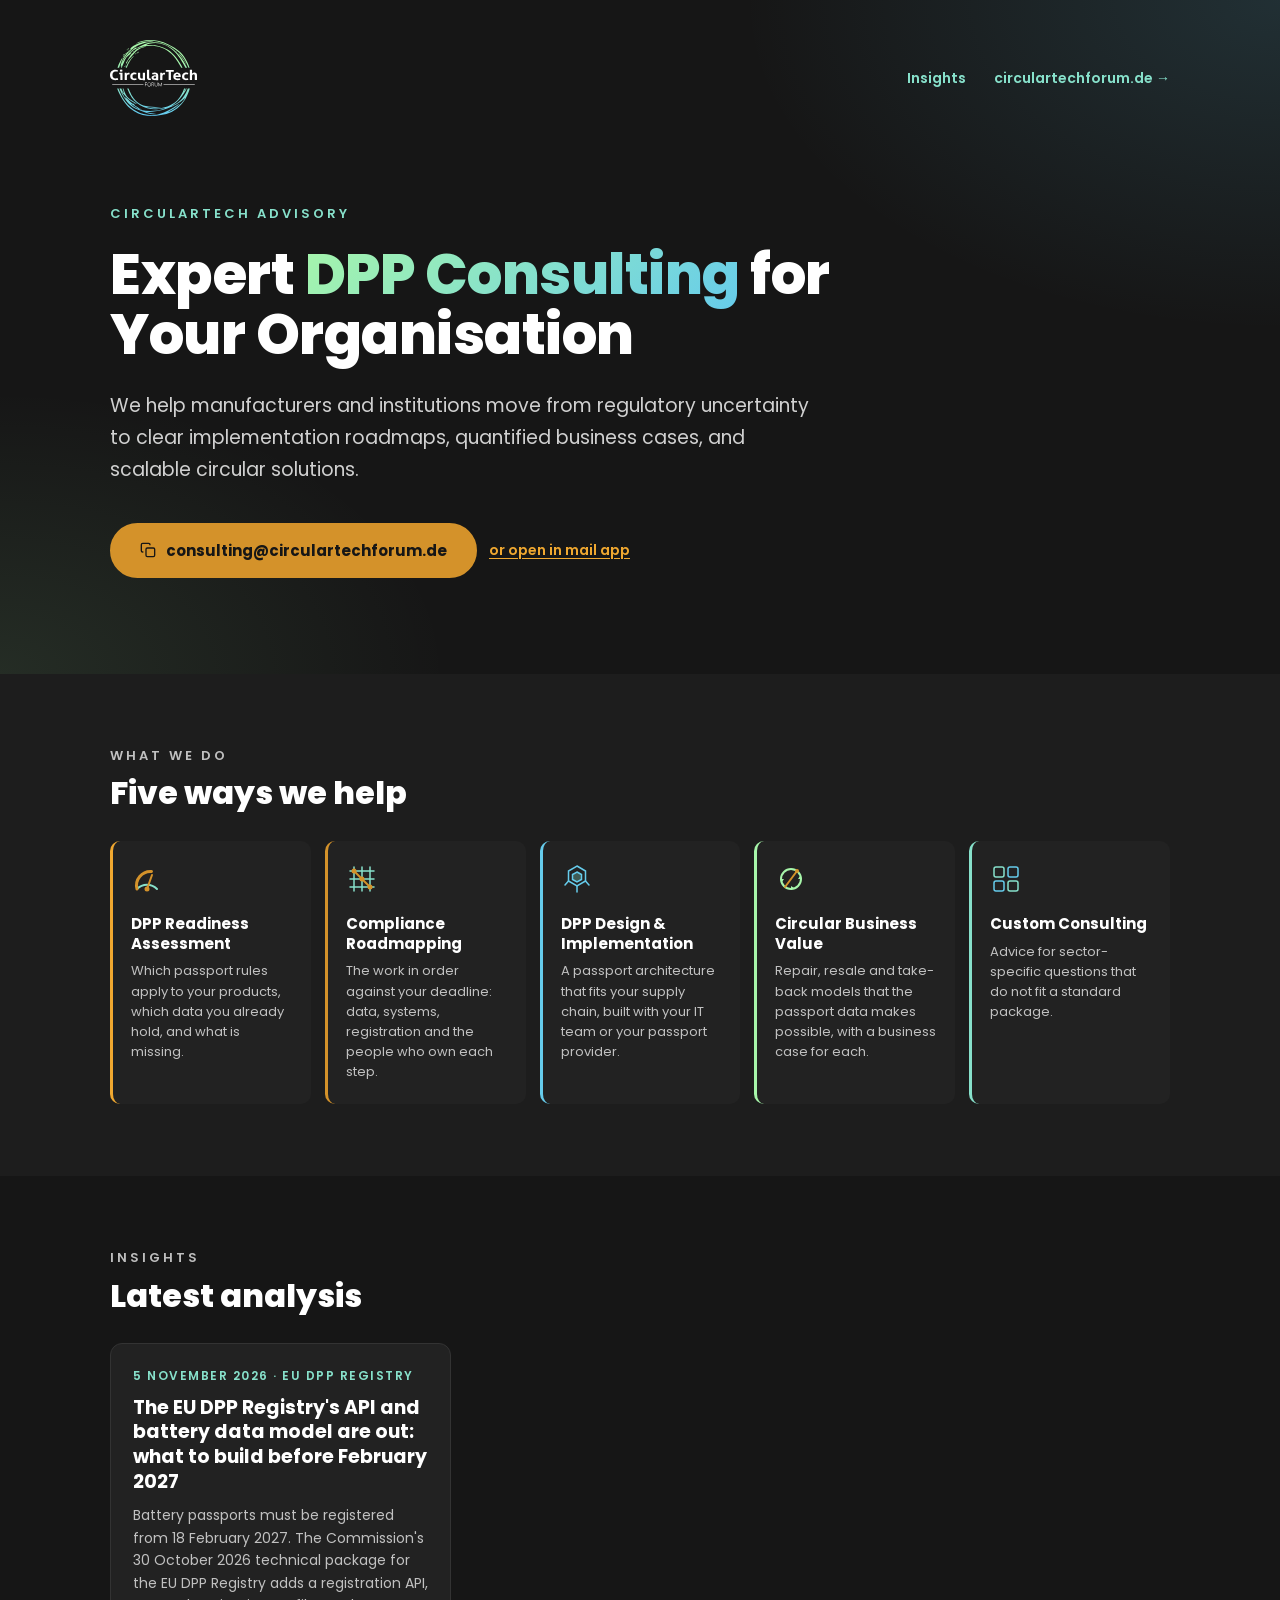
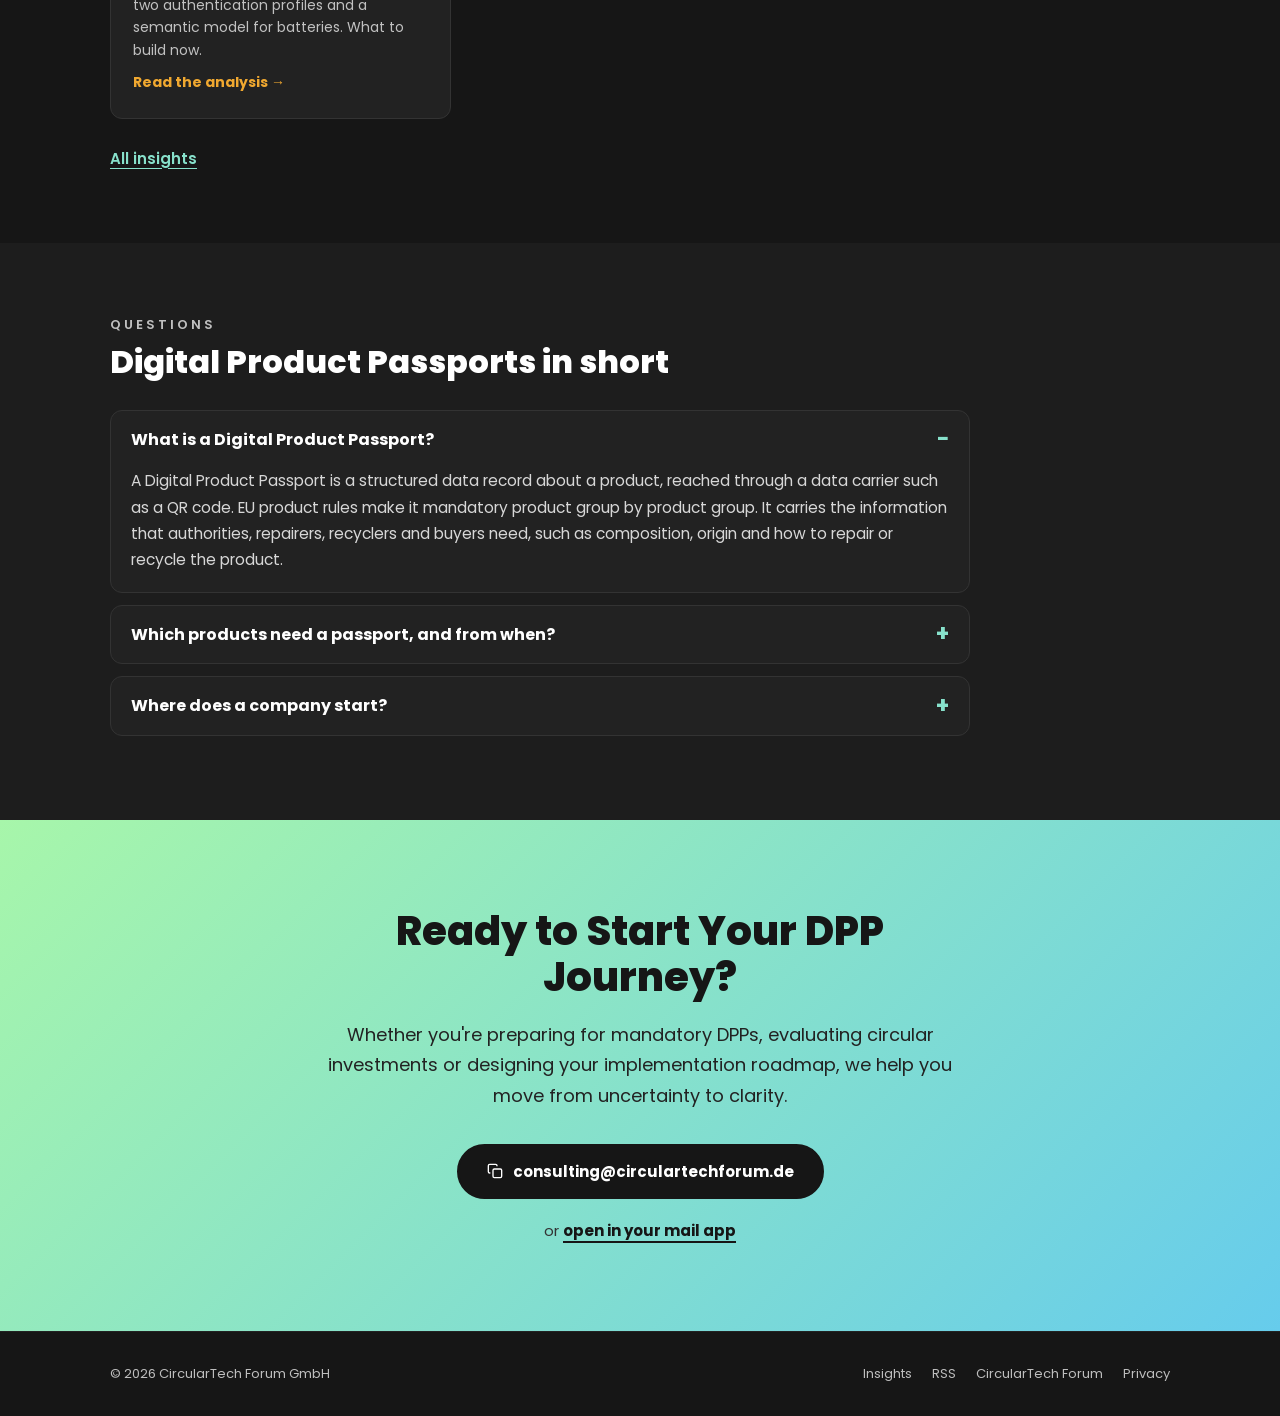
==== commit e90e75a2: "Publish the DPP Registry article as the first insight; fill company details - Article approved (publ" ====
--- a/index.html
+++ b/index.html
@@ -207,7 +207,16 @@
       <p class="ctf-section__label">Insights</p>
       <h2 class="ctf-section__h2" id="insights-h2">Latest analysis</h2>
 <!--SITE:LATEST-->
-      <p class="ctf-empty">The first analyses are in review and appear here soon.</p>
+      <div class="ctf-cards">
+    <a class="ctf-card" href="/insights/dpp-registry-technical-package/">
+      <div class="ctf-card__body">
+        <p class="ctf-card__meta"><time datetime="2026-11-05">5 November 2026</time> · EU DPP Registry</p>
+        <h3 class="ctf-card__title">The EU DPP Registry's API and battery data model are out: what to build before February 2027</h3>
+        <p class="ctf-card__excerpt">Battery passports must be registered from 18 February 2027. The Commission's 30 October 2026 technical package for the EU DPP Registry adds a registration API, two authentication profiles and a semantic model for batteries. What to build now.</p>
+        <span class="ctf-card__link">Read the analysis</span>
+      </div>
+    </a>
+      </div>
 <!--/SITE:LATEST-->
       <p class="ctf-section__more"><a href="/insights/">All insights</a></p>
     </div>
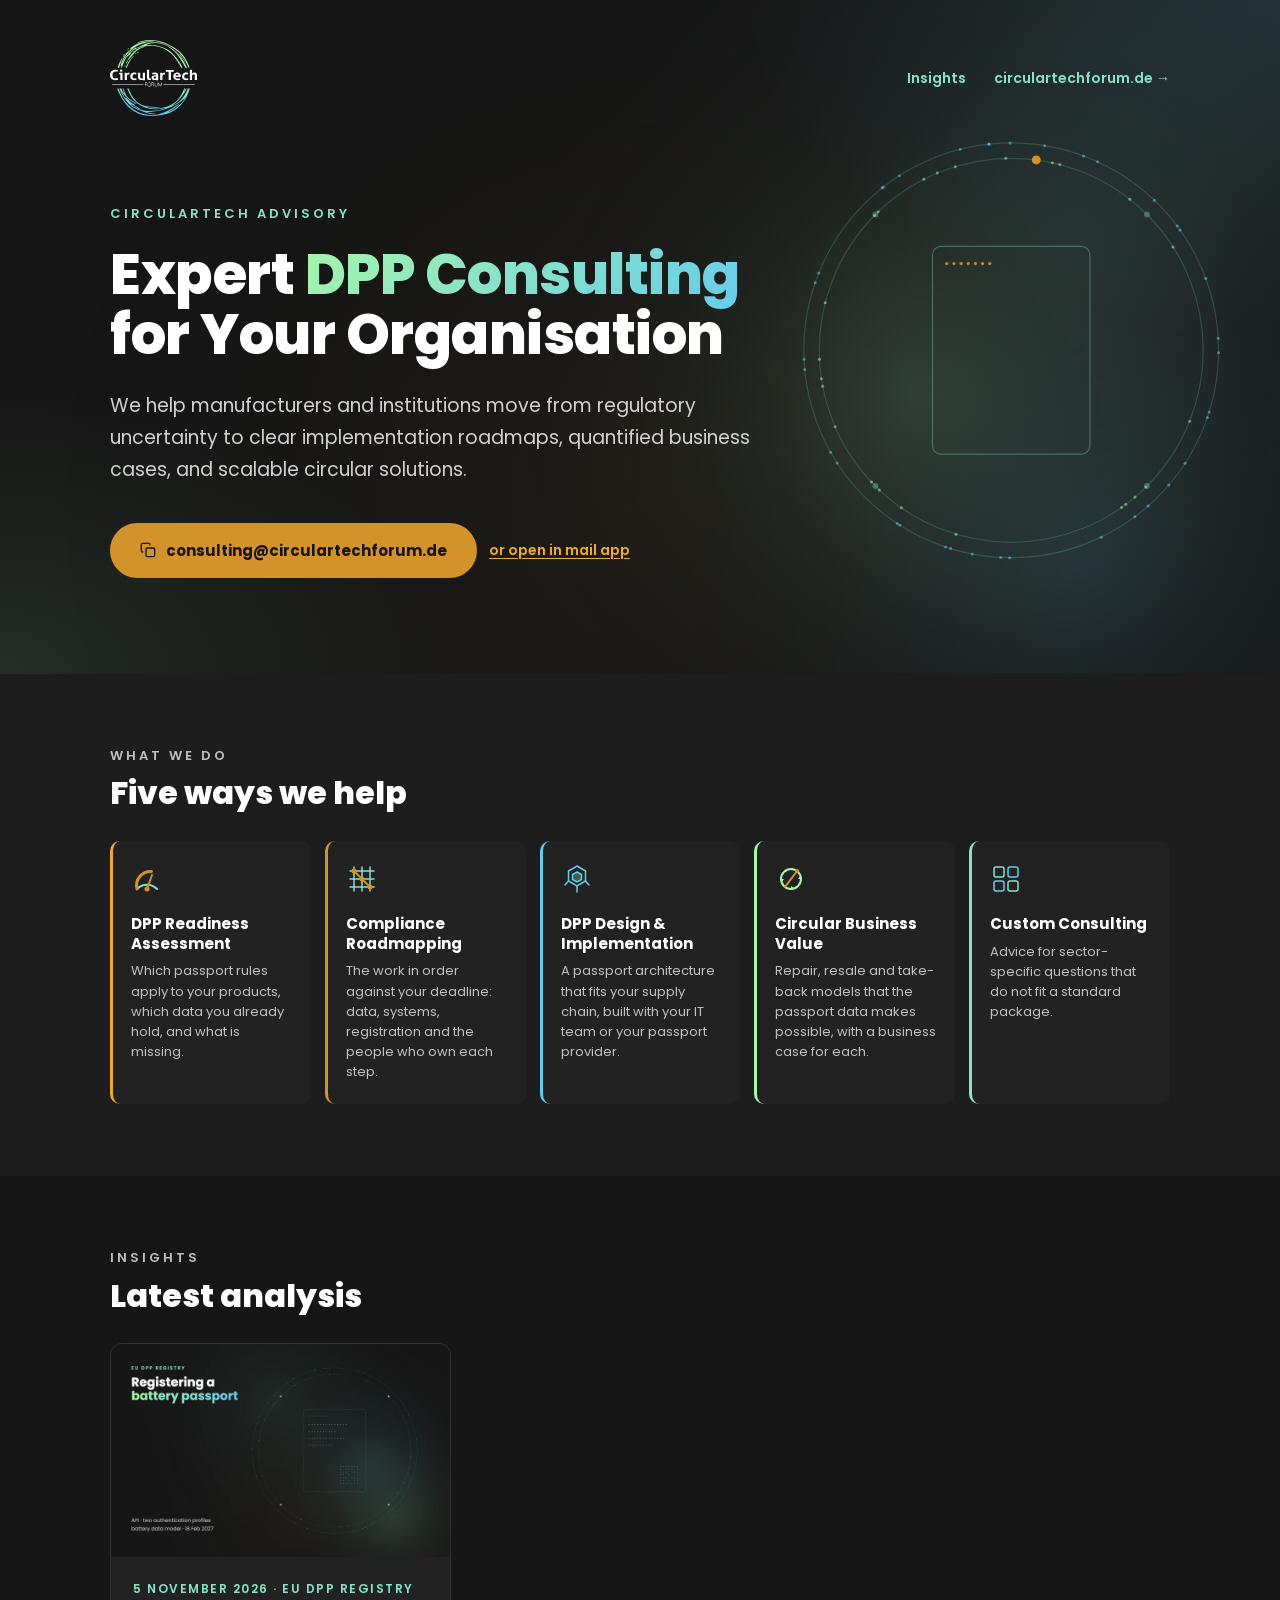
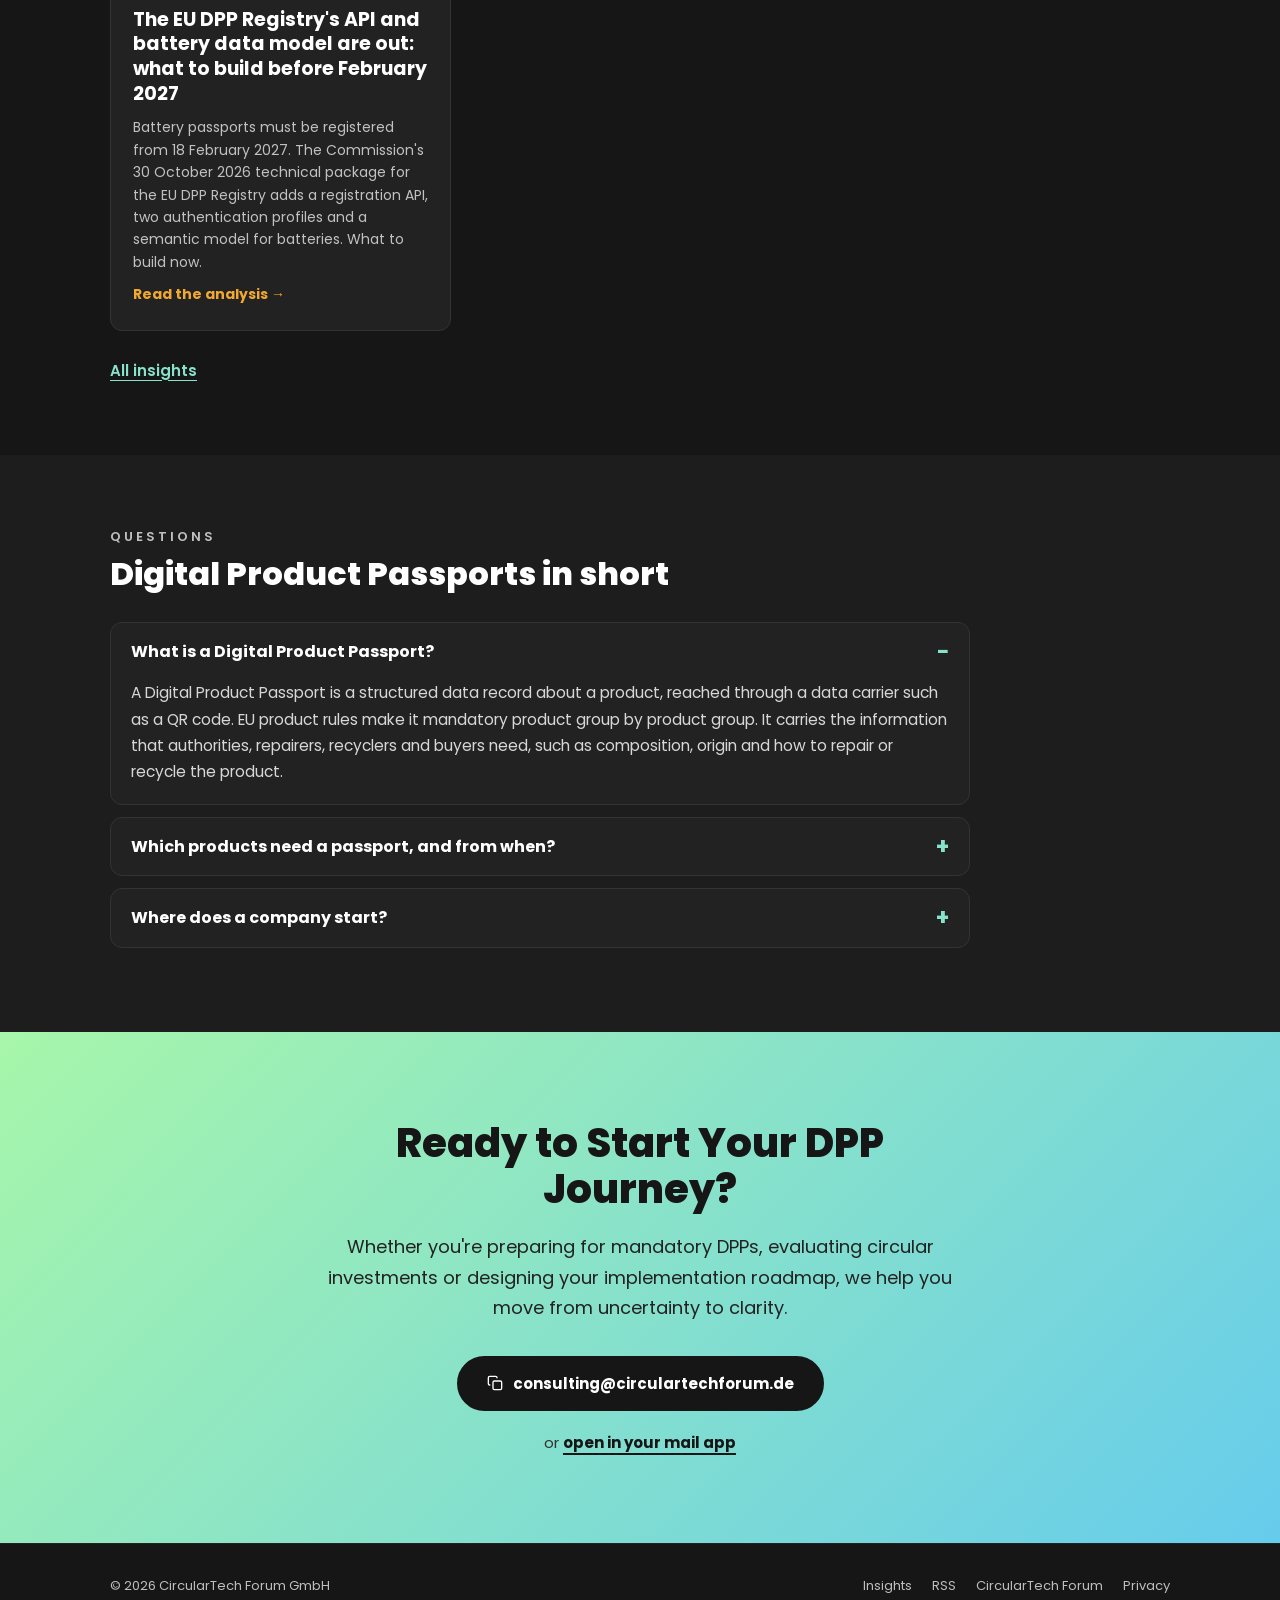
==== commit fd916273: "Hero animation on the lander, post hero with featured image and tags - assets/js/hero-anim.js: canva" ====
--- a/index.html
+++ b/index.html
@@ -106,8 +106,8 @@
 <body>
 <a class="skip-link" href="#main-content">Skip to main content</a>
 
-<header class="ctf-hero">
-  <div class="ctf-hero__art" id="hero-art" aria-hidden="true"></div>
+<header class="ctf-hero ctf-hero--home">
+  <div class="ctf-hero__art" id="hero-art" data-anim="loop" aria-hidden="true"></div>
   <div class="ctf-inner">
 <!--SITE:BAR-->
     <div class="ctf-bar">
@@ -209,6 +209,7 @@
 <!--SITE:LATEST-->
       <div class="ctf-cards">
     <a class="ctf-card" href="/insights/dpp-registry-technical-package/">
+      <img class="ctf-card__img" src="/insights/dpp-registry-technical-package/Header.webp" alt="A passport card inside a loop, with the words: EU DPP Registry, registering a battery passport." width="1600" height="1000" loading="lazy">
       <div class="ctf-card__body">
         <p class="ctf-card__meta"><time datetime="2026-11-05">5 November 2026</time> · EU DPP Registry</p>
         <h3 class="ctf-card__title">The EU DPP Registry's API and battery data model are out: what to build before February 2027</h3>
@@ -272,5 +273,6 @@
 <p class="visually-hidden" id="copy-status" role="status" aria-live="polite"></p>
 <!--/SITE:FOOTER-->
 <script src="/assets/js/site.js" defer></script>
+<script src="/assets/js/hero-anim.js" defer></script>
 </body>
 </html>
--- a/assets/css/site.css
+++ b/assets/css/site.css
@@ -84,6 +84,17 @@
 .ctf-hero__art { position: absolute; inset: 0; z-index: -1; pointer-events: none; }
 .ctf-hero__art canvas, .ctf-hero__art svg { display: block; width: 100%; height: 100%; }
 .ctf-hero__body { max-width: 820px; }
+.ctf-hero--home .ctf-hero__body { max-width: 640px; }
+/* Post hero: copy left, featured image right, drift behind */
+.ctf-hero__grid { display: grid; grid-template-columns: minmax(0, 1.2fr) minmax(0, 1fr); gap: 56px; align-items: center; }
+.ctf-hero__grid--solo { grid-template-columns: minmax(0, 1fr); }
+.ctf-hero--post .ctf-hero__h1 { font-size: 42px; }
+.ctf-hero__figure { margin: 0; border-radius: 18px; overflow: hidden; border: 1px solid rgba(135,225,203,0.25);
+  box-shadow: 0 24px 60px rgba(0,0,0,0.45); background: var(--ink); }
+.ctf-hero__figure img { display: block; width: 100%; height: auto; }
+.ctf-tags { list-style: none; display: flex; flex-wrap: wrap; gap: 8px; margin: 20px 0 0; padding: 0; }
+.ctf-tags li { font-size: 12px; font-weight: 600; color: var(--teal); border: 1px solid rgba(135,225,203,0.35);
+  border-radius: 999px; padding: 4px 12px; }
 .ctf-hero__pre {
   font-size: 13px; font-weight: 600; letter-spacing: 3px; text-transform: uppercase;
   color: var(--teal); margin-bottom: 20px;
@@ -153,7 +164,7 @@
   border: 1px solid var(--line); overflow: hidden; transition: border-color 0.2s ease, transform 0.2s ease;
 }
 .ctf-card:hover { border-color: var(--teal); transform: translateY(-2px); }
-.ctf-card__img { aspect-ratio: 16 / 9; width: 100%; object-fit: cover; background: var(--ink-4); }
+.ctf-card__img { display: block; aspect-ratio: 16 / 10; width: 100%; height: auto; object-fit: cover; background: var(--ink-4); }
 .ctf-card__body { padding: 22px 22px 24px; display: flex; flex-direction: column; gap: 10px; flex: 1; }
 .ctf-card__meta { font-size: 12px; font-weight: 600; letter-spacing: 1.5px; text-transform: uppercase; color: var(--teal); }
 .ctf-card__title { font-size: 19px; font-weight: 700; color: #fff; line-height: 1.3; }
@@ -242,6 +253,8 @@
 
 /* ── Responsive ───────────────────────────────────────────── */
 @media (max-width: 1024px) {
+  .ctf-hero__grid { grid-template-columns: minmax(0, 1fr); gap: 36px; }
+  .ctf-hero__figure { max-width: 560px; }
   .ctf-hero__h1 { font-size: 44px; }
   .ctf-hero--compact .ctf-hero__h1 { font-size: 38px; }
   .ctf-prose h2 { font-size: 27px; }
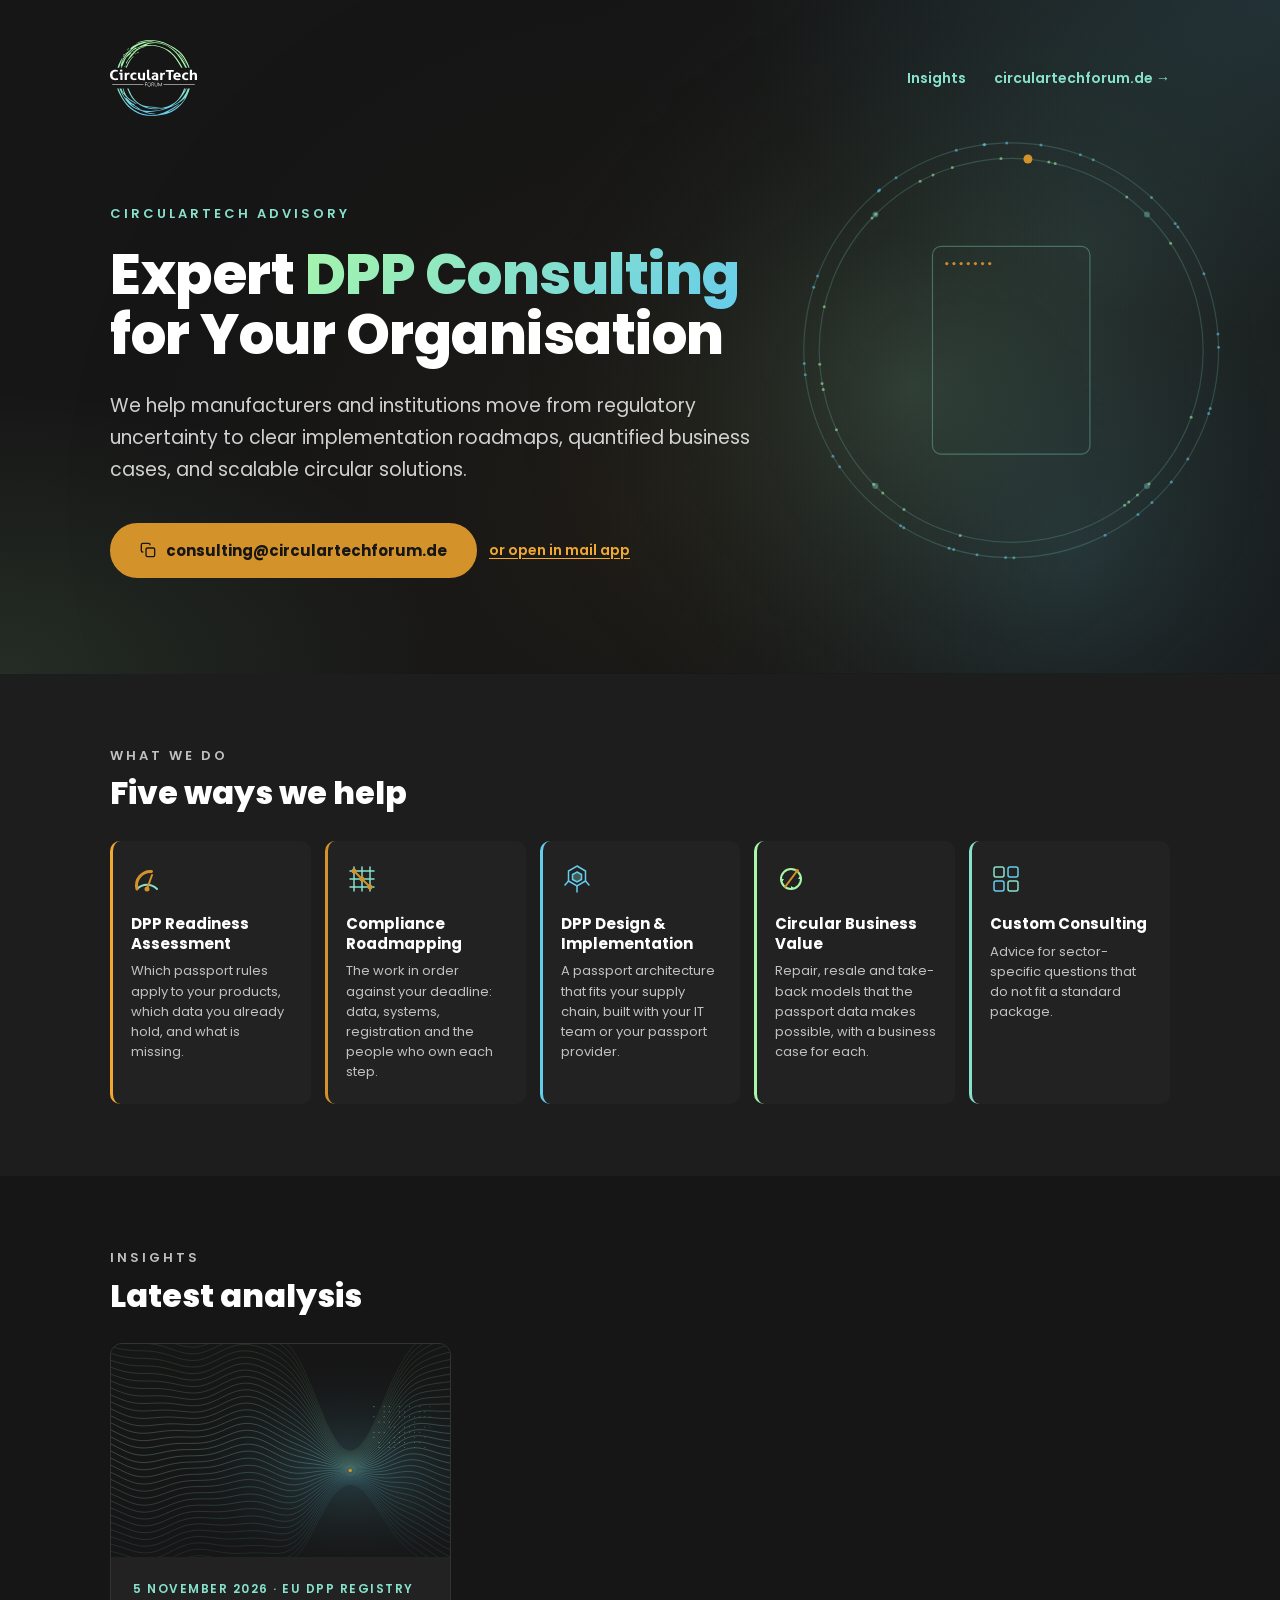
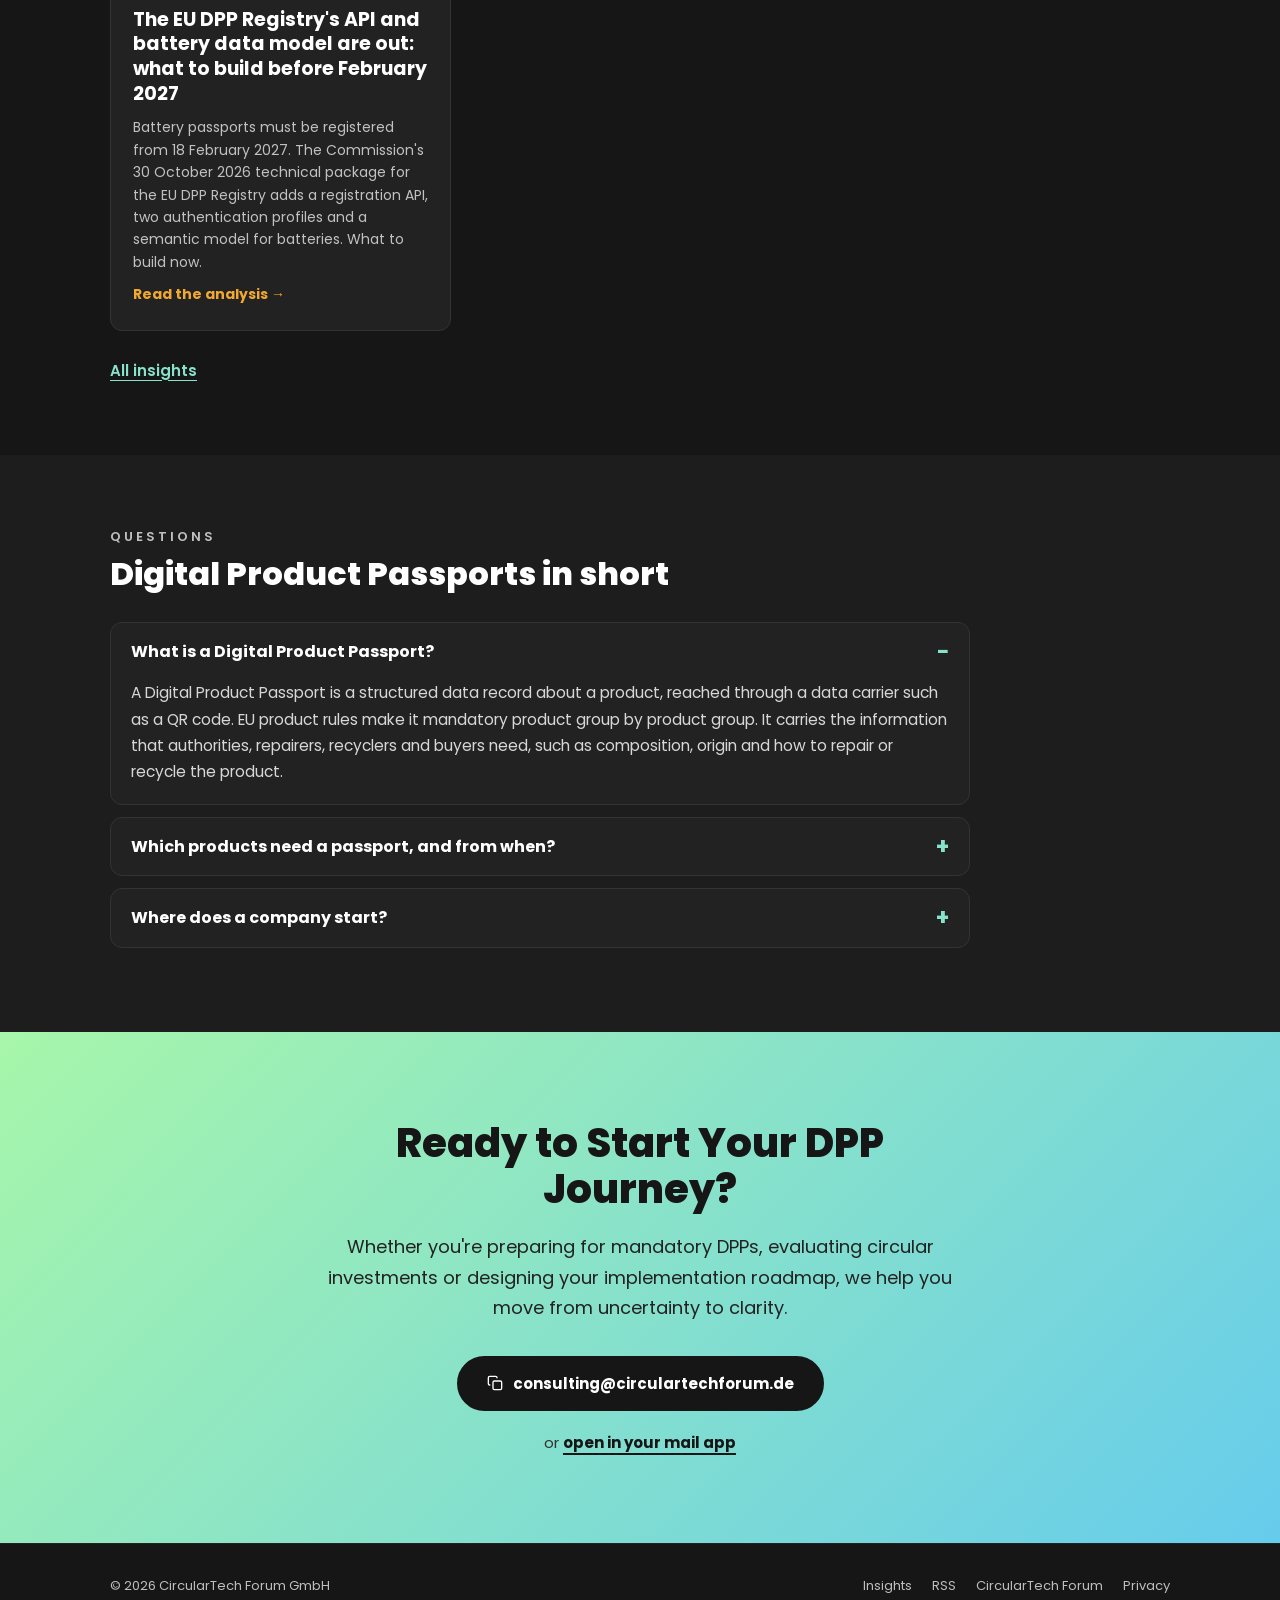
==== commit 3dfde7ce: "Insight posts: Regen-style post header and featured image, own CircularTech header art - Post header" ====
--- a/index.html
+++ b/index.html
@@ -209,7 +209,7 @@
 <!--SITE:LATEST-->
       <div class="ctf-cards">
     <a class="ctf-card" href="/insights/dpp-registry-technical-package/">
-      <img class="ctf-card__img" src="/insights/dpp-registry-technical-package/Header.webp" alt="A passport card inside a loop, with the words: EU DPP Registry, registering a battery passport." width="1600" height="1000" loading="lazy">
+      <img class="ctf-card__img" src="/insights/dpp-registry-technical-package/hero.svg" alt="Flow lines converging on one amber point beside a block of data points: CircularTech's header art for this insight." width="1600" height="1000" loading="lazy">
       <div class="ctf-card__body">
         <p class="ctf-card__meta"><time datetime="2026-11-05">5 November 2026</time> · EU DPP Registry</p>
         <h3 class="ctf-card__title">The EU DPP Registry's API and battery data model are out: what to build before February 2027</h3>
--- a/assets/css/site.css
+++ b/assets/css/site.css
@@ -85,16 +85,26 @@
 .ctf-hero__art canvas, .ctf-hero__art svg { display: block; width: 100%; height: 100%; }
 .ctf-hero__body { max-width: 820px; }
 .ctf-hero--home .ctf-hero__body { max-width: 640px; }
-/* Post hero: copy left, featured image right, drift behind */
-.ctf-hero__grid { display: grid; grid-template-columns: minmax(0, 1.2fr) minmax(0, 1fr); gap: 56px; align-items: center; }
-.ctf-hero__grid--solo { grid-template-columns: minmax(0, 1fr); }
-.ctf-hero--post .ctf-hero__h1 { font-size: 42px; }
-.ctf-hero__figure { margin: 0; border-radius: 18px; overflow: hidden; border: 1px solid rgba(135,225,203,0.25);
-  box-shadow: 0 24px 60px rgba(0,0,0,0.45); background: var(--ink); }
-.ctf-hero__figure img { display: block; width: 100%; height: auto; }
-.ctf-tags { list-style: none; display: flex; flex-wrap: wrap; gap: 8px; margin: 20px 0 0; padding: 0; }
-.ctf-tags li { font-size: 12px; font-weight: 600; color: var(--teal); border: 1px solid rgba(135,225,203,0.35);
-  border-radius: 999px; padding: 4px 12px; }
+/* Post header + featured image: same structure as the Regen Studio blog post */
+.ctf-hero--post { padding-bottom: 0; }
+.ctf-hero--post .ctf-bar { margin-bottom: 56px; }
+.ctf-post-header__back { display: inline-flex; align-items: center; gap: 8px; font-size: 14px; color: var(--text-dim); margin-bottom: 28px; }
+.ctf-post-header__back:hover { color: var(--mint); }
+.ctf-post-header__categories { display: flex; flex-wrap: wrap; gap: 8px; margin-bottom: 18px; }
+.ctf-post-header__category { font-size: 11px; font-weight: 600; letter-spacing: .1em; text-transform: uppercase; padding: 6px 14px;
+  border-radius: 999px; color: var(--mint); background: rgba(167,246,170,0.08); border: 1px solid rgba(167,246,170,0.25); }
+.ctf-hero--post .ctf-post-header__title { font-size: clamp(32px, 4vw, 48px); max-width: 880px; margin-bottom: 18px; }
+.ctf-post-header__subtitle { max-width: 760px; margin-bottom: 32px; }
+.ctf-post-header__meta { display: flex; align-items: center; flex-wrap: wrap; gap: 24px; padding: 24px 0 40px; border-top: 1px solid rgba(255,255,255,0.12); }
+.ctf-post-header__author { display: flex; flex-direction: column; }
+.ctf-post-header__author-name { font-size: 15px; font-weight: 600; color: #fff; }
+.ctf-post-header__author-role { font-size: 13px; color: var(--text-dim); }
+.ctf-post-header__divider { width: 1px; height: 32px; background: rgba(255,255,255,0.12); }
+.ctf-post-header__item { display: flex; align-items: center; gap: 6px; font-size: 14px; color: var(--text-dim); }
+.ctf-post-header__item svg { opacity: .6; }
+.ctf-post-image { background: linear-gradient(var(--ink) 0 50%, var(--ink-2) 50% 100%); padding: 0; }
+.ctf-post-image img { display: block; width: 100%; height: auto; max-height: 520px; object-fit: cover; border-radius: 16px;
+  box-shadow: 0 24px 60px rgba(0,0,0,0.45); }
 .ctf-hero__pre {
   font-size: 13px; font-weight: 600; letter-spacing: 3px; text-transform: uppercase;
   color: var(--teal); margin-bottom: 20px;
@@ -253,8 +263,8 @@
 
 /* ── Responsive ───────────────────────────────────────────── */
 @media (max-width: 1024px) {
-  .ctf-hero__grid { grid-template-columns: minmax(0, 1fr); gap: 36px; }
-  .ctf-hero__figure { max-width: 560px; }
+  .ctf-post-header__divider { display: none; }
+  .ctf-post-header__meta { gap: 10px 20px; }
   .ctf-hero__h1 { font-size: 44px; }
   .ctf-hero--compact .ctf-hero__h1 { font-size: 38px; }
   .ctf-prose h2 { font-size: 27px; }
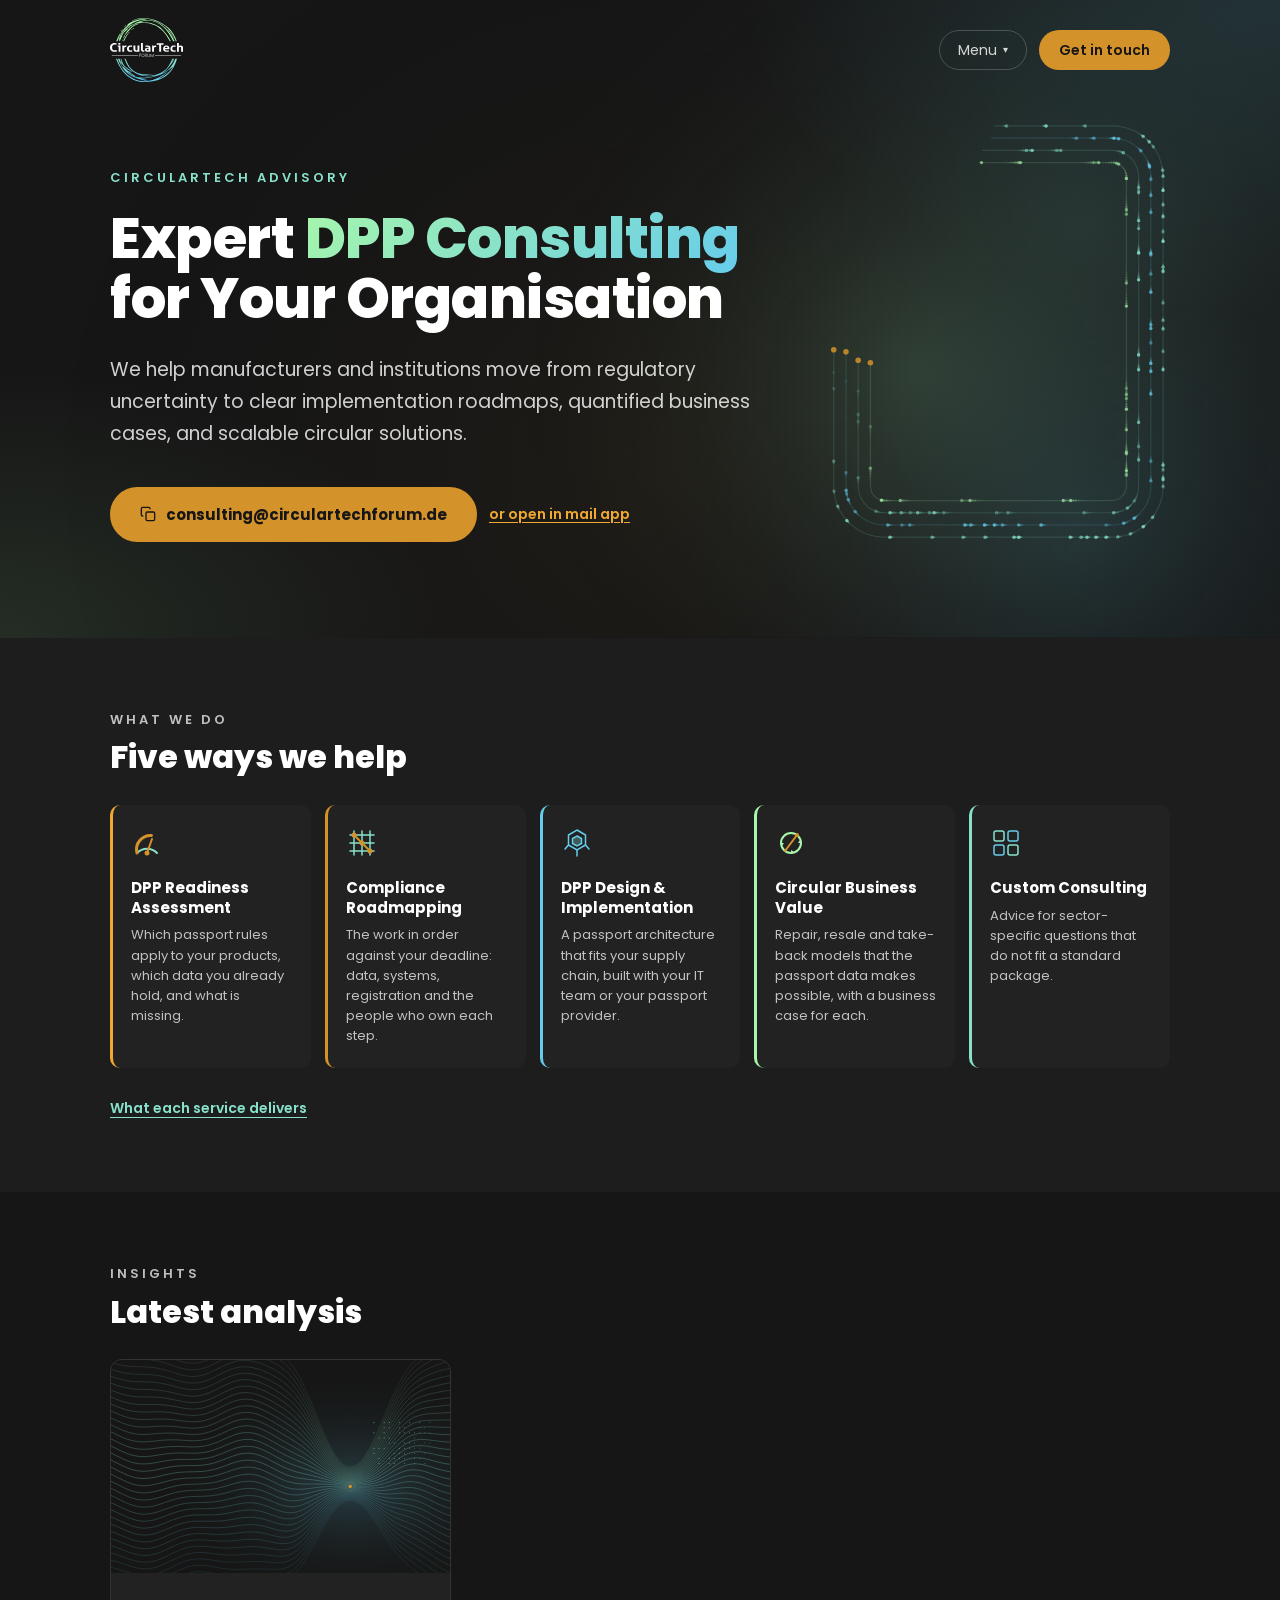
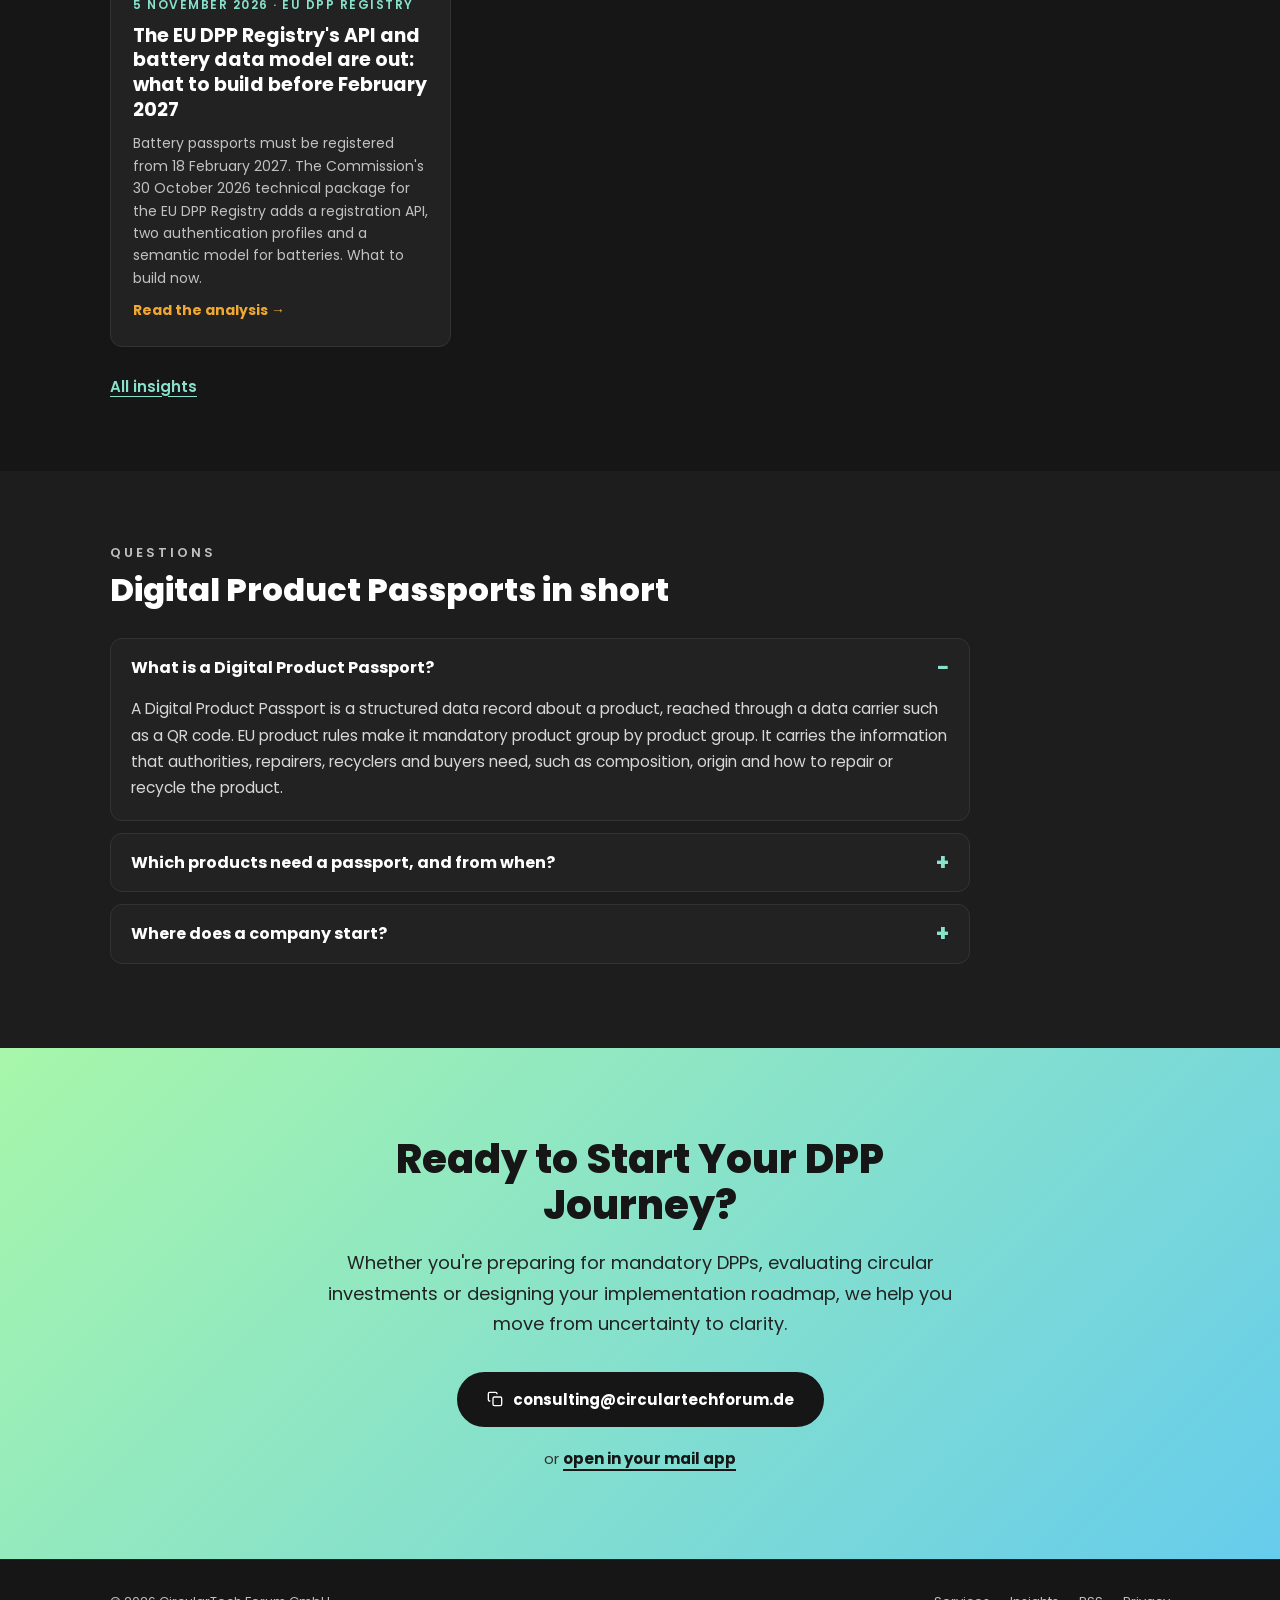
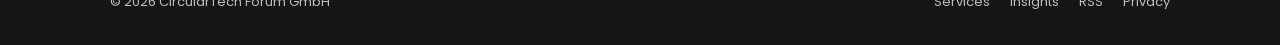
==== commit 82c0b71e: "Regen-style site menu, services and products pages, locked hero animation c8 - Fixed nav after the R" ====
--- a/index.html
+++ b/index.html
@@ -105,19 +105,53 @@
 </head>
 <body>
 <a class="skip-link" href="#main-content">Skip to main content</a>
+<!--SITE:BAR-->
+<nav class="ctf-nav" id="nav" aria-label="Site">
+  <div class="ctf-inner ctf-nav__inner">
+    <a class="ctf-nav__logo" href="/" aria-current="page"><img src="/assets/logo.svg" alt="CircularTech Advisory home" width="87" height="76"></a>
+    <div class="ctf-nav__links" id="navLinks">
+        <a href="/services.html">Services</a>
+        <a href="/products.html">Products <span class="ctf-nav__soon">Soon</span></a>
+        <a href="/insights/">Insights</a>
+        <span class="ctf-nav__sep ctf-nav__sep--mobile" aria-hidden="true"></span>
+        <a href="https://circulartechforum.de/" rel="noopener">CircularTech Forum <span aria-hidden="true">&#8599;</span></a>
+        <div class="ctf-nav__links-contact">
+          <button class="ctf-btn ctf-btn--primary" type="button" data-copy aria-describedby="copy-hint">
+            <svg viewBox="0 0 24 24" fill="none" stroke="currentColor" stroke-width="2" aria-hidden="true"><rect x="9" y="9" width="13" height="13" rx="2"/><path d="M5 15H4a2 2 0 01-2-2V4a2 2 0 012-2h9a2 2 0 012 2v1"/></svg>
+            <span class="ctf-btn__label">consulting@circulartechforum.de</span>
+          </button>
+          <a class="ctf-contact__alt" href="mailto:consulting@circulartechforum.de?subject=DPP%20Consulting%20Request">or open in mail app</a>
+        </div>
+    </div>
+    <div class="ctf-nav__actions">
+      <button class="ctf-nav__menu-btn" type="button" aria-expanded="false" aria-controls="navDropdown">Menu <span class="ctf-nav__arrow" aria-hidden="true">&#9662;</span></button>
+      <div class="ctf-nav__dropdown" id="navDropdown">
+        <a href="/services.html">Services</a>
+        <a href="/products.html">Products <span class="ctf-nav__soon">Soon</span></a>
+        <a href="/insights/">Insights</a>
+        <span class="ctf-nav__sep" aria-hidden="true"></span>
+        <a href="https://circulartechforum.de/" rel="noopener">CircularTech Forum <span aria-hidden="true">&#8599;</span></a>
+      </div>
+      <div class="ctf-nav__contact">
+        <button class="ctf-nav__contact-btn" type="button" aria-expanded="false" aria-controls="navContact">Get in touch</button>
+        <div class="ctf-nav__popover" id="navContact" role="dialog" aria-label="Contact options">
+          <p>Tell us what you make and where your passport data lives today.</p>
+          <button class="ctf-btn ctf-btn--primary" type="button" data-copy aria-describedby="copy-hint">
+            <svg viewBox="0 0 24 24" fill="none" stroke="currentColor" stroke-width="2" aria-hidden="true"><rect x="9" y="9" width="13" height="13" rx="2"/><path d="M5 15H4a2 2 0 01-2-2V4a2 2 0 012-2h9a2 2 0 012 2v1"/></svg>
+            <span class="ctf-btn__label">consulting@circulartechforum.de</span>
+          </button>
+          <a class="ctf-contact__alt" href="mailto:consulting@circulartechforum.de?subject=DPP%20Consulting%20Request">or open in mail app</a>
+        </div>
+      </div>
+      <button class="ctf-nav__toggle" id="navToggle" type="button" aria-label="Menu" aria-expanded="false" aria-controls="navLinks"><span></span><span></span><span></span></button>
+    </div>
+  </div>
+</nav>
+<!--/SITE:BAR-->
 
 <header class="ctf-hero ctf-hero--home">
   <div class="ctf-hero__art" id="hero-art" data-anim="loop" aria-hidden="true"></div>
   <div class="ctf-inner">
-<!--SITE:BAR-->
-    <div class="ctf-bar">
-      <a class="ctf-bar__logo" href="/" aria-current="page"><img src="/assets/logo.svg" alt="CircularTech Advisory" width="87" height="76"></a>
-      <nav class="ctf-bar__links" aria-label="Site">
-        <a href="/insights/">Insights</a>
-        <a href="https://circulartechforum.de/" rel="noopener">circulartechforum.de &rarr;</a>
-      </nav>
-    </div>
-<!--/SITE:BAR-->
     <div class="ctf-hero__body">
       <p class="ctf-hero__pre">CircularTech Advisory</p>
       <h1 class="ctf-hero__h1">Expert <span>DPP Consulting</span> for Your Organisation</h1>
@@ -199,6 +233,7 @@
         </article>
 
       </div>
+      <p class="ctf-section__more"><a class="ctf-contact__alt" href="/services.html">What each service delivers</a></p>
     </div>
   </section>
 
@@ -262,9 +297,9 @@
   <div class="ctf-inner">
     <p>&copy; <span data-year>2026</span> CircularTech Forum GmbH</p>
     <nav aria-label="Footer">
+      <a href="/services.html">Services</a>
       <a href="/insights/">Insights</a>
       <a href="/feed.xml">RSS</a>
-      <a href="https://circulartechforum.de/" rel="noopener">CircularTech Forum</a>
       <a href="https://circulartechforum.de/privacy-policy/" rel="noopener">Privacy</a>
     </nav>
   </div>
--- a/assets/css/site.css
+++ b/assets/css/site.css
@@ -59,16 +59,42 @@
 .ctf-btn--dark:hover { background: var(--line); border-color: var(--line); }
 .ctf-btn.is-copied { background: var(--mint); border-color: var(--mint); color: var(--ink); }
 
-/* ── Site header (inside the hero) ────────────────────────── */
-.ctf-bar {
-  display: flex; align-items: center; justify-content: space-between; gap: 24px;
-  margin-bottom: 88px;
-}
-.ctf-bar__logo img { display: block; height: 76px; width: auto; }
-.ctf-bar__links { display: flex; align-items: center; gap: 28px; font-size: 14px; font-weight: 600; }
-.ctf-bar__links a { color: var(--teal); transition: color 0.2s ease; }
-.ctf-bar__links a:hover, .ctf-bar__links a[aria-current="page"] { color: var(--mint); }
-.ctf-bar__links a[aria-current="page"] { text-decoration: underline; text-underline-offset: 6px; }
+/* ── Site navigation (after the Regen Studio nav) ─────────── */
+.ctf-nav { position: fixed; top: 0; left: 0; right: 0; z-index: 100; padding: 18px 0;
+  border-bottom: 1px solid transparent; transition: background 0.3s ease, padding 0.3s ease, border-color 0.3s ease; }
+.ctf-nav--scrolled { background: rgba(22,22,22,0.86); -webkit-backdrop-filter: blur(16px); backdrop-filter: blur(16px);
+  border-bottom-color: rgba(255,255,255,0.08); padding: 10px 0; }
+.ctf-nav__inner { display: flex; align-items: center; justify-content: space-between; gap: 24px; }
+.ctf-nav__logo img { display: block; height: 64px; width: auto; transition: height 0.3s ease; }
+.ctf-nav--scrolled .ctf-nav__logo img { height: 48px; }
+.ctf-nav__actions { display: flex; align-items: center; gap: 12px; position: relative; }
+.ctf-nav__menu-btn { display: inline-flex; align-items: center; gap: 6px; font: inherit; font-size: 14px; font-weight: 500;
+  color: rgba(255,255,255,0.82); background: none; border: 1px solid rgba(255,255,255,0.2); border-radius: 999px;
+  padding: 8px 18px; cursor: pointer; transition: color 0.2s ease, border-color 0.2s ease; }
+.ctf-nav__menu-btn:hover, .ctf-nav__menu-btn[aria-expanded="true"] { color: #fff; border-color: var(--teal); }
+.ctf-nav__arrow { font-size: 0.7em; transition: transform 0.2s ease; }
+.ctf-nav__menu-btn[aria-expanded="true"] .ctf-nav__arrow { transform: rotate(180deg); }
+.ctf-nav__dropdown, .ctf-nav__popover { position: absolute; top: 100%; right: 0; margin-top: 12px; z-index: 101;
+  background: rgba(30,30,30,0.96); -webkit-backdrop-filter: blur(16px); backdrop-filter: blur(16px);
+  border: 1px solid rgba(255,255,255,0.1); border-radius: 14px; box-shadow: 0 20px 50px rgba(0,0,0,0.45);
+  opacity: 0; transform: translateY(-8px); pointer-events: none; transition: opacity 0.2s ease, transform 0.2s ease; }
+.ctf-nav__dropdown.is-open, .ctf-nav__popover.is-open { opacity: 1; transform: none; pointer-events: auto; }
+.ctf-nav__dropdown { min-width: 250px; padding: 10px 8px; }
+.ctf-nav__dropdown a { display: flex; align-items: center; justify-content: space-between; gap: 12px; padding: 10px 14px;
+  font-size: 14px; color: rgba(255,255,255,0.8); border-radius: 8px; transition: background 0.15s ease, color 0.15s ease; }
+.ctf-nav__dropdown a:hover, .ctf-nav__dropdown a[aria-current="page"] { color: #fff; background: rgba(135,225,203,0.09); }
+.ctf-nav__sep { display: block; height: 1px; background: rgba(255,255,255,0.08); margin: 6px 10px; }
+.ctf-nav__soon { display: inline-block; font-size: 10px; font-weight: 600; letter-spacing: 0.08em; text-transform: uppercase;
+  color: var(--amber-hi); border: 1px solid rgba(240,168,48,0.45); border-radius: 999px; padding: 2px 8px; vertical-align: middle; }
+.ctf-nav__contact { position: relative; }
+.ctf-nav__contact-btn { font: inherit; font-size: 14px; font-weight: 600; color: var(--ink); background: var(--amber);
+  border: 0; border-radius: 999px; padding: 9px 20px; cursor: pointer; transition: background 0.2s ease; }
+.ctf-nav__contact-btn:hover, .ctf-nav__contact-btn[aria-expanded="true"] { background: var(--amber-hi); }
+.ctf-nav__popover { width: 340px; padding: 20px; text-align: center; }
+.ctf-nav__popover p { font-size: 14px; color: var(--text-dim); line-height: 1.5; margin-bottom: 14px; }
+.ctf-nav__popover .ctf-btn, .ctf-nav__links-contact .ctf-btn { width: 100%; justify-content: center; font-size: 13px; }
+.ctf-nav__popover .ctf-contact__alt, .ctf-nav__links-contact .ctf-contact__alt { display: inline-block; margin-top: 12px; }
+.ctf-nav__links, .ctf-nav__toggle { display: none; }
 
 /* ── Hero ─────────────────────────────────────────────────── */
 .ctf-hero {
@@ -77,17 +103,15 @@
     radial-gradient(ellipse 60% 70% at 100% 0%, rgba(102,204,236,0.14), transparent 70%),
     radial-gradient(ellipse 50% 60% at 0% 100%, rgba(167,246,170,0.10), transparent 70%),
     var(--ink);
-  padding: 40px 0 96px;
-}
-.ctf-hero--compact { padding-bottom: 72px; }
-.ctf-hero--compact .ctf-bar { margin-bottom: 72px; }
+  padding: 168px 0 96px;
+}
+.ctf-hero--compact { padding: 150px 0 72px; }
 .ctf-hero__art { position: absolute; inset: 0; z-index: -1; pointer-events: none; }
 .ctf-hero__art canvas, .ctf-hero__art svg { display: block; width: 100%; height: 100%; }
 .ctf-hero__body { max-width: 820px; }
 .ctf-hero--home .ctf-hero__body { max-width: 640px; }
 /* Post header + featured image: same structure as the Regen Studio blog post */
 .ctf-hero--post { padding-bottom: 0; }
-.ctf-hero--post .ctf-bar { margin-bottom: 56px; }
 .ctf-post-header__back { display: inline-flex; align-items: center; gap: 8px; font-size: 14px; color: var(--text-dim); margin-bottom: 28px; }
 .ctf-post-header__back:hover { color: var(--mint); }
 .ctf-post-header__categories { display: flex; flex-wrap: wrap; gap: 8px; margin-bottom: 18px; }
@@ -271,10 +295,8 @@
 }
 @media (max-width: 640px) {
   .ctf-inner { padding: 0 16px; }
-  .ctf-hero { padding: 24px 0 64px; }
-  .ctf-bar, .ctf-hero--compact .ctf-bar { margin-bottom: 48px; }
-  .ctf-bar__logo img { height: 56px; }
-  .ctf-bar__links { gap: 16px; font-size: 13px; }
+  .ctf-hero, .ctf-hero--compact { padding: 112px 0 64px; }
+  .ctf-hero--post { padding-bottom: 0; }
   .ctf-hero__h1, .ctf-hero--compact .ctf-hero__h1 { font-size: 31px; }
   .ctf-hero__sub { font-size: 16px; }
   .ctf-section { padding: 48px 0; }
@@ -294,3 +316,45 @@
   html { scroll-behavior: auto; }
   *, *::before, *::after { transition: none !important; animation: none !important; }
 }
+
+/* Phones: hamburger and slide-in panel instead of the dropdown and popover */
+@media (max-width: 768px) {
+  .ctf-nav { background: rgba(22,22,22,0.86); -webkit-backdrop-filter: blur(12px); backdrop-filter: blur(12px); padding: 10px 0; }
+  .ctf-nav__logo img, .ctf-nav--scrolled .ctf-nav__logo img { height: 48px; }
+  .ctf-nav__menu-btn, .ctf-nav__dropdown, .ctf-nav__contact { display: none; }
+  .ctf-nav__toggle { display: flex; flex-direction: column; gap: 5px; background: none; border: 0; padding: 8px; cursor: pointer; position: relative; z-index: 102; }
+  .ctf-nav__toggle span { display: block; width: 24px; height: 2px; background: #fff; transition: transform 0.3s ease, opacity 0.3s ease; }
+  .ctf-nav__toggle[aria-expanded="true"] span:nth-child(1) { transform: translateY(7px) rotate(45deg); }
+  .ctf-nav__toggle[aria-expanded="true"] span:nth-child(2) { opacity: 0; }
+  .ctf-nav__toggle[aria-expanded="true"] span:nth-child(3) { transform: translateY(-7px) rotate(-45deg); }
+  .ctf-nav__links { display: flex; flex-direction: column; gap: 4px; position: fixed; top: 0; right: -100%; z-index: 101;
+    width: 290px; height: 100vh; height: 100dvh; overflow-y: auto; padding: 88px 28px 32px; background: var(--ink-2);
+    border-left: 1px solid rgba(255,255,255,0.08); box-shadow: -4px 0 24px rgba(0,0,0,0.4); transition: right 0.3s ease; visibility: hidden; }
+  .ctf-nav__links.is-open { right: 0; visibility: visible; }
+  .ctf-nav__links a { display: flex; align-items: center; justify-content: space-between; padding: 10px 0; font-size: 16px; color: rgba(255,255,255,0.85); }
+  .ctf-nav__links a[aria-current="page"] { color: var(--mint); }
+  .ctf-nav__links .ctf-nav__sep { margin: 8px 0; }
+  .ctf-nav__links-contact { margin-top: 16px; padding-top: 18px; border-top: 1px solid rgba(255,255,255,0.08); text-align: center; }
+  body.nav-open { overflow: hidden; }
+}
+
+/* ── Services page ────────────────────────────────────────── */
+.ctf-services { display: grid; gap: 22px; }
+.ctf-service { display: grid; grid-template-columns: 64px minmax(0, 1fr); gap: 28px; padding: 36px; background: var(--ink-3, #222);
+  border-radius: 16px; border-left: 3px solid var(--teal); scroll-margin-top: 110px; }
+.ctf-service--readiness, .ctf-service--compliance { border-left-color: var(--amber); }
+.ctf-service--design { border-left-color: var(--sky); }
+.ctf-service--circular { border-left-color: var(--mint); }
+.ctf-service__icon svg { width: 48px; height: 48px; }
+.ctf-service__h2 { font-size: 26px; font-weight: 700; color: #fff; margin-bottom: 12px; }
+.ctf-service__intro { font-size: 17px; line-height: 1.7; color: rgba(255,255,255,0.85); margin-bottom: 22px; }
+.ctf-service__h3 { font-size: 12px; font-weight: 600; letter-spacing: 0.14em; text-transform: uppercase; color: var(--teal); margin-bottom: 10px; }
+.ctf-service__list { margin: 0 0 20px; padding-left: 20px; color: var(--text-dim); line-height: 1.7; font-size: 15px; }
+.ctf-service__list li { margin-bottom: 6px; }
+.ctf-service__fit { font-size: 15px; color: var(--text-dim); line-height: 1.6; }
+.ctf-service__fit strong { color: #fff; font-weight: 600; }
+.ctf-section__more { margin-top: 28px; }
+@media (max-width: 640px) {
+  .ctf-service { grid-template-columns: minmax(0, 1fr); gap: 16px; padding: 24px; }
+  .ctf-service__h2 { font-size: 22px; }
+}
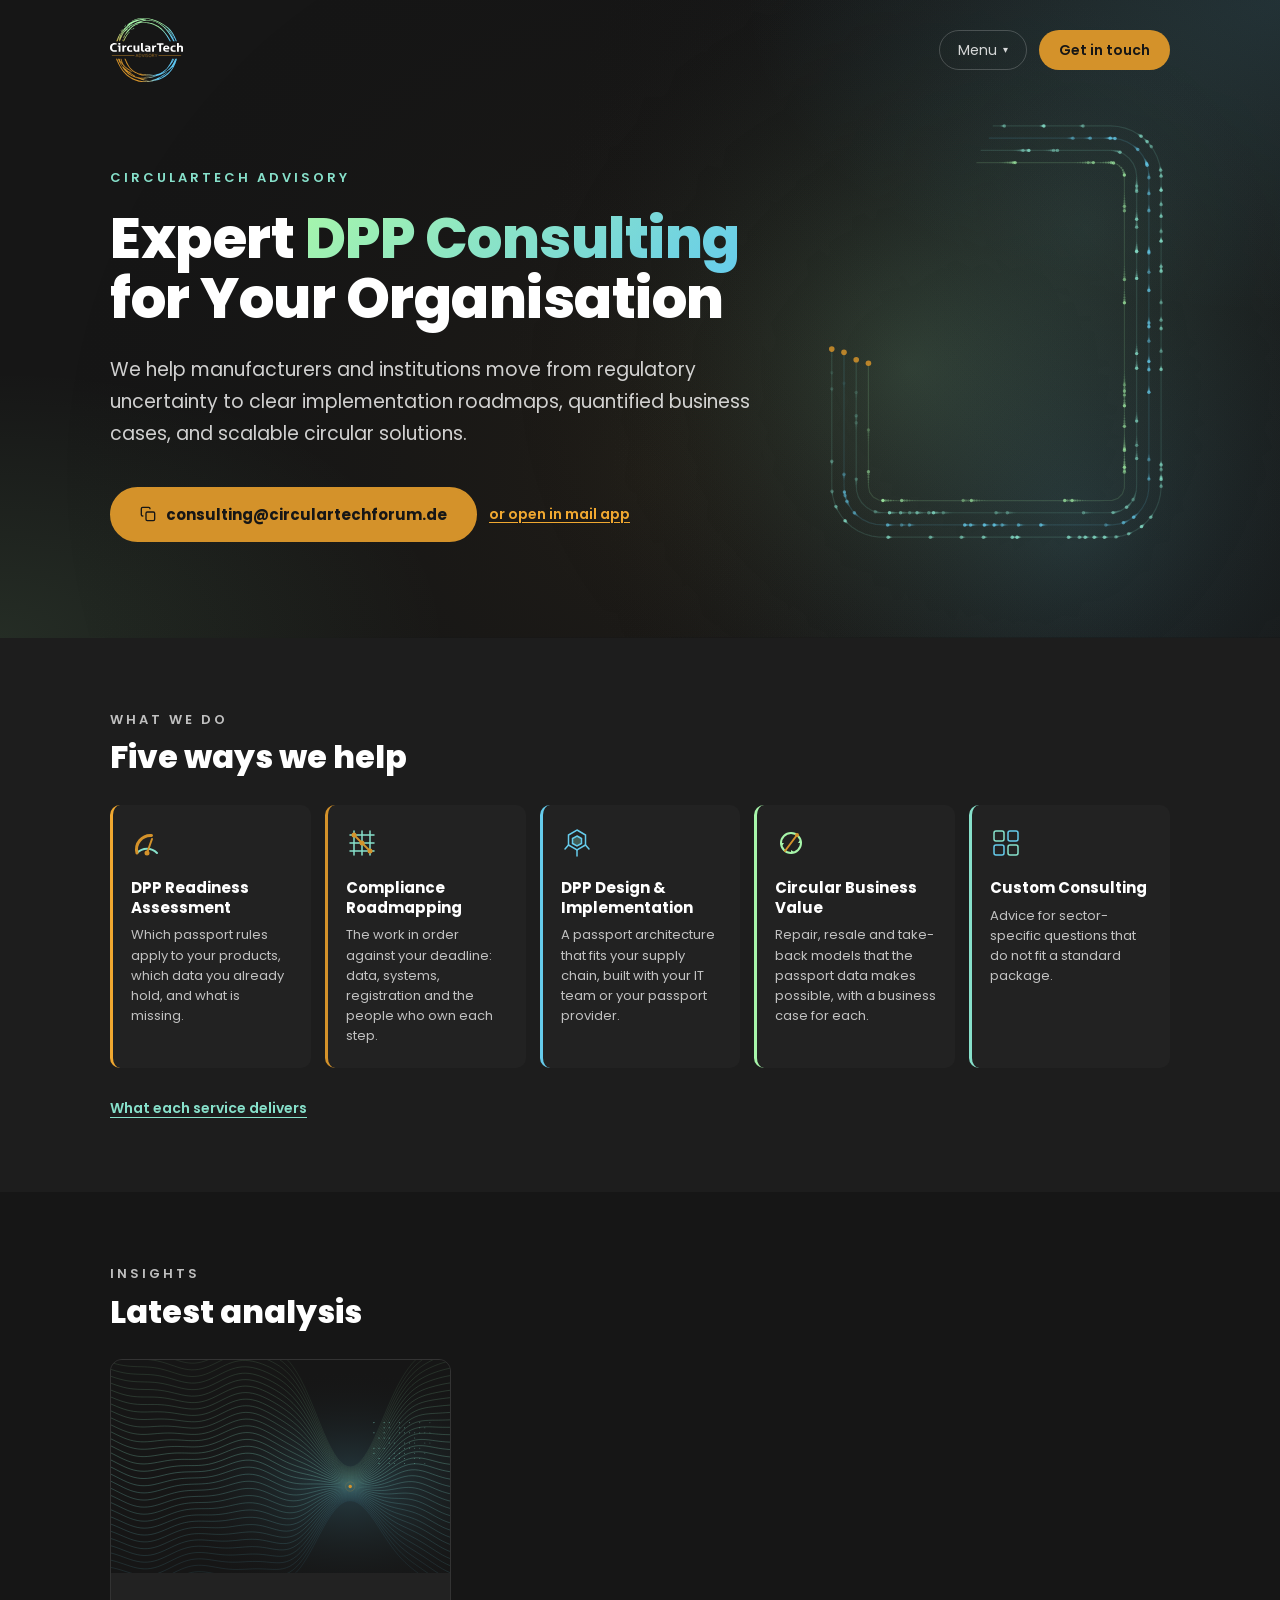
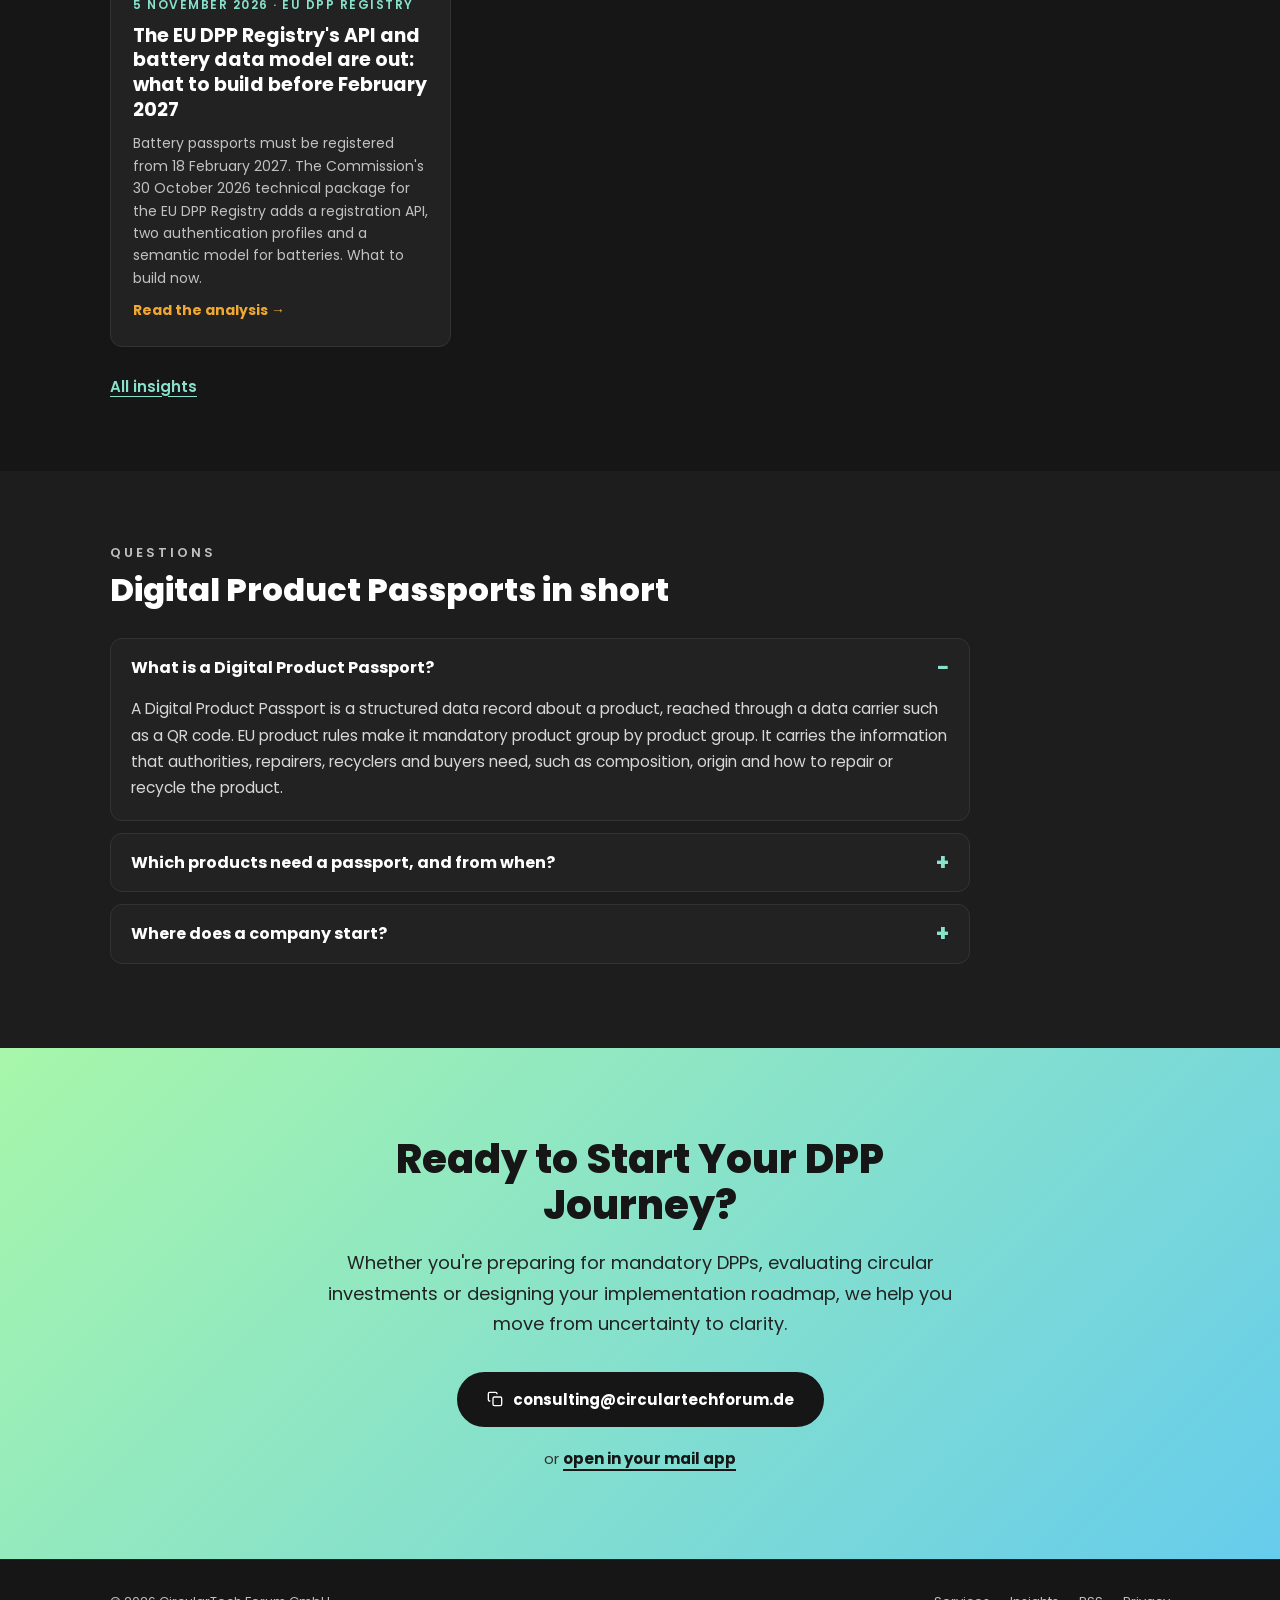
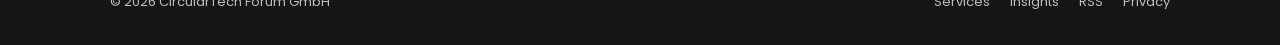
==== commit 60ad751a: "New CircularTech Advisory logo and tab icon (logo lab c10) The forum ring and wordmark with ADVISORY" ====
--- a/index.html
+++ b/index.html
@@ -18,7 +18,7 @@
 <meta property="og:image:height" content="630">
 <meta property="og:locale" content="en_GB">
 <meta name="twitter:card" content="summary_large_image">
-<link rel="icon" href="/assets/logo.svg" type="image/svg+xml">
+<link rel="icon" href="/assets/icon.svg" type="image/svg+xml">
 <link rel="alternate" type="application/rss+xml" title="CircularTech Advisory insights" href="/feed.xml">
 <link rel="stylesheet" href="/assets/fonts/fonts.css">
 <link rel="stylesheet" href="/assets/css/site.css">
@@ -36,7 +36,7 @@
       "name": "CircularTech Advisory",
       "legalName": "CircularTech Forum GmbH",
       "url": "https://www.circulartechadvisory.com/",
-      "logo": "https://www.circulartechadvisory.com/assets/logo.svg",
+      "logo": "https://www.circulartechadvisory.com/assets/logo-advisory.svg",
       "image": "https://www.circulartechadvisory.com/assets/images/og-default.png",
       "email": "consulting@circulartechforum.de",
       "description": "Digital Product Passport consulting: readiness assessments, compliance roadmaps, passport design and implementation, and circular business value.",
@@ -108,7 +108,7 @@
 <!--SITE:BAR-->
 <nav class="ctf-nav" id="nav" aria-label="Site">
   <div class="ctf-inner ctf-nav__inner">
-    <a class="ctf-nav__logo" href="/" aria-current="page"><img src="/assets/logo.svg" alt="CircularTech Advisory home" width="87" height="76"></a>
+    <a class="ctf-nav__logo" href="/" aria-current="page"><img src="/assets/logo-advisory.svg" alt="CircularTech Advisory home" width="87" height="76"></a>
     <div class="ctf-nav__links" id="navLinks">
         <a href="/services.html">Services</a>
         <a href="/products.html">Products <span class="ctf-nav__soon">Soon</span></a>
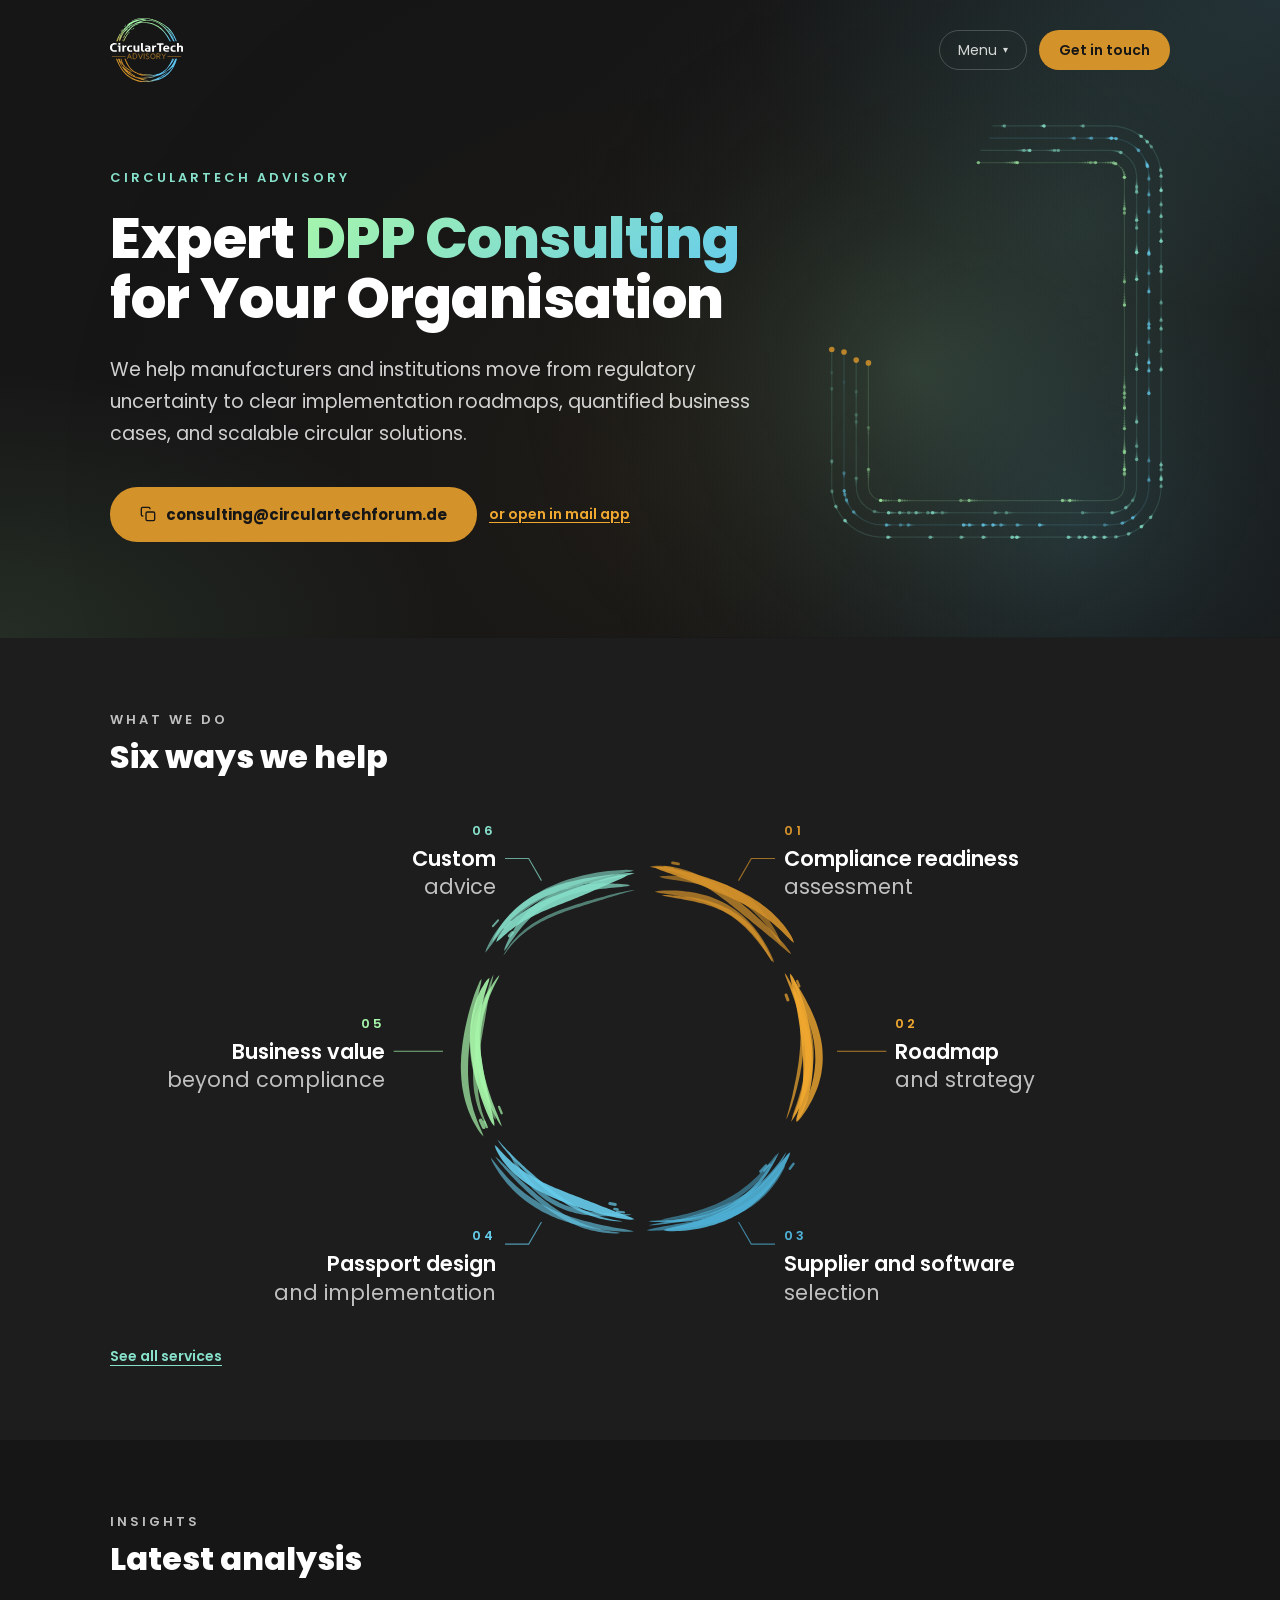
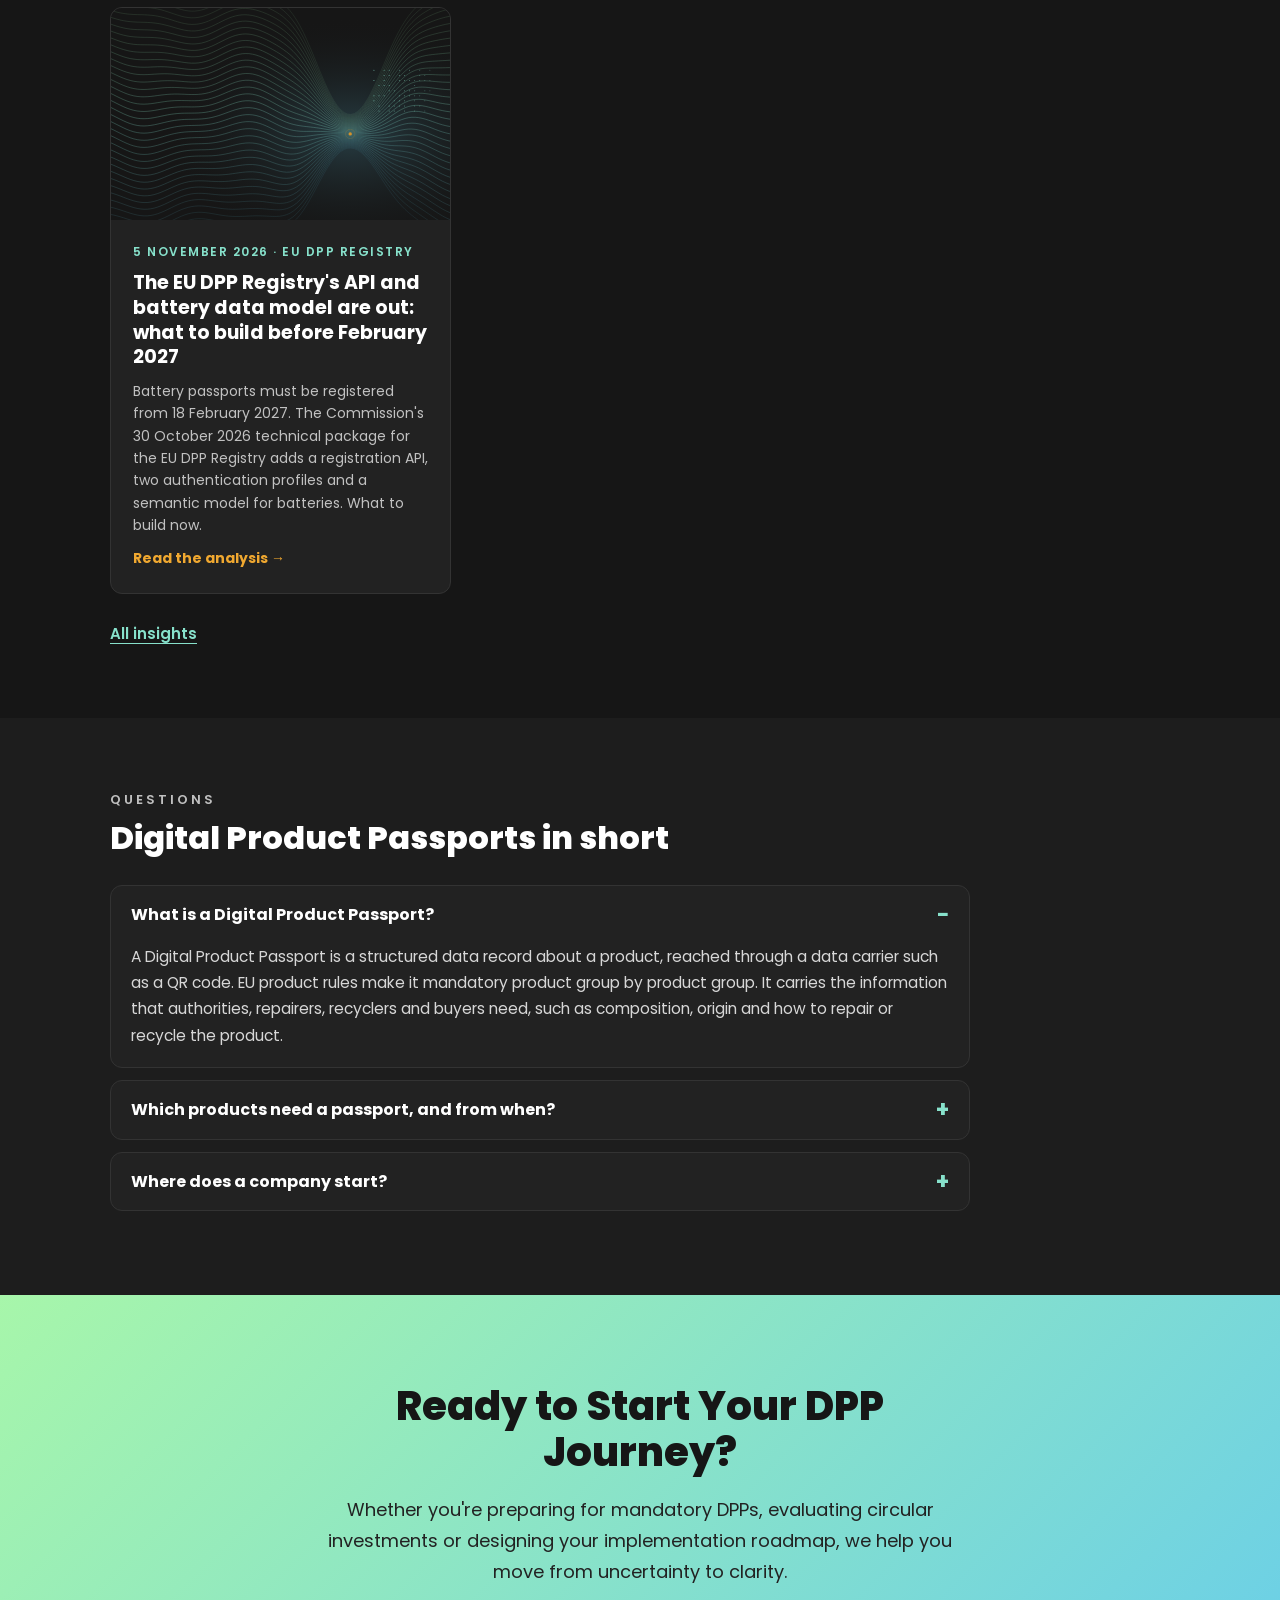
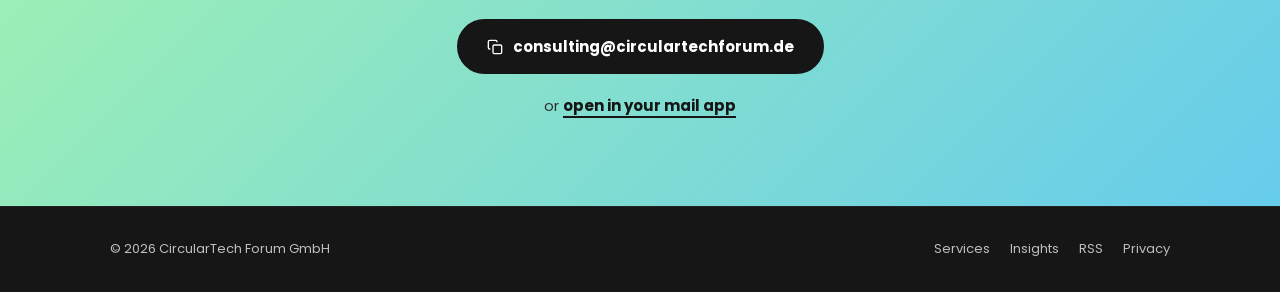
==== commit af132d78: "Lander services wheel (lab c10), sixth service, larger ADVISORY in the logo - Lander: the five servi" ====
--- a/index.html
+++ b/index.html
@@ -171,69 +171,20 @@
   <section class="ctf-section" aria-labelledby="services-h2">
     <div class="ctf-inner">
       <p class="ctf-section__label">What we do</p>
-      <h2 class="ctf-section__h2" id="services-h2">Five ways we help</h2>
-      <div class="ctf-previews" data-speakable="services">
-
-        <article class="ctf-preview ctf-preview--readiness">
-          <svg viewBox="0 0 32 32" fill="none" aria-hidden="true">
-            <path d="M6 26 A14 14 0 0 1 26 26" stroke="#87E1CB" stroke-width="2" stroke-linecap="round"/>
-            <path d="M6 26 A14 14 0 0 1 20.5 8.5" stroke="#D4922A" stroke-width="3" stroke-linecap="round"/>
-            <circle cx="16" cy="26" r="2.5" fill="#D4922A"/>
-            <line x1="16" y1="26" x2="21" y2="12" stroke="#D4922A" stroke-width="2" stroke-linecap="round"/>
-          </svg>
-          <h3 class="ctf-preview__title">DPP Readiness Assessment</h3>
-          <p class="ctf-preview__desc">Which passport rules apply to your products, which data you already hold, and what is missing.</p>
-        </article>
-
-        <article class="ctf-preview ctf-preview--compliance">
-          <svg viewBox="0 0 32 32" fill="none" aria-hidden="true">
-            <g stroke="#87E1CB" stroke-width="1.5" stroke-linecap="round">
-              <line x1="4" y1="8" x2="28" y2="8"/><line x1="4" y1="16" x2="28" y2="16"/><line x1="4" y1="24" x2="28" y2="24"/>
-              <line x1="8" y1="4" x2="8" y2="28"/><line x1="16" y1="4" x2="16" y2="28"/><line x1="24" y1="4" x2="24" y2="28"/>
-            </g>
-            <line x1="8" y1="8" x2="24" y2="24" stroke="#D4922A" stroke-width="2" stroke-linecap="round"/>
-            <circle cx="8" cy="8" r="2.5" fill="#D4922A"/><circle cx="16" cy="16" r="2.5" fill="#D4922A"/><circle cx="24" cy="24" r="2.5" fill="#D4922A"/>
-          </svg>
-          <h3 class="ctf-preview__title">Compliance Roadmapping</h3>
-          <p class="ctf-preview__desc">The work in order against your deadline: data, systems, registration and the people who own each step.</p>
-        </article>
-
-        <article class="ctf-preview ctf-preview--design">
-          <svg viewBox="0 0 32 32" fill="none" aria-hidden="true">
-            <polygon points="16,3 24.5,8 24.5,18 16,23 7.5,18 7.5,8" stroke="#66CCEC" stroke-width="1.5"/>
-            <polygon points="16,9 20.5,11.5 20.5,16.5 16,19 11.5,16.5 11.5,11.5" stroke="#66CCEC" stroke-width="1.5" fill="#87E1CB" fill-opacity="0.3"/>
-            <g stroke="#66CCEC" stroke-width="1.5" stroke-linecap="round">
-              <line x1="16" y1="23" x2="16" y2="29"/><line x1="24.5" y1="18" x2="28" y2="22"/><line x1="7.5" y1="18" x2="4" y2="22"/>
-            </g>
-          </svg>
-          <h3 class="ctf-preview__title">DPP Design &amp; Implementation</h3>
-          <p class="ctf-preview__desc">A passport architecture that fits your supply chain, built with your IT team or your passport provider.</p>
-        </article>
-
-        <article class="ctf-preview ctf-preview--circular">
-          <svg viewBox="0 0 32 32" fill="none" aria-hidden="true">
-            <circle cx="16" cy="16" r="10" stroke="#A7F6AA" stroke-width="2"/>
-            <polygon points="25,13 27,16 23,16" fill="#A7F6AA"/><polygon points="19,25 16,27 16,23" fill="#A7F6AA"/><polygon points="7,19 5,16 9,16" fill="#A7F6AA"/>
-            <line x1="10" y1="24" x2="22" y2="8" stroke="#D4922A" stroke-width="2" stroke-linecap="round"/>
-            <circle cx="22" cy="8" r="2" fill="#D4922A"/>
-          </svg>
-          <h3 class="ctf-preview__title">Circular Business Value</h3>
-          <p class="ctf-preview__desc">Repair, resale and take-back models that the passport data makes possible, with a business case for each.</p>
-        </article>
-
-        <article class="ctf-preview">
-          <svg viewBox="0 0 32 32" fill="none" aria-hidden="true">
-            <rect x="4" y="4" width="10" height="10" rx="2" stroke="#87E1CB" stroke-width="1.5"/>
-            <rect x="18" y="4" width="10" height="10" rx="2" stroke="#66CCEC" stroke-width="1.5"/>
-            <rect x="4" y="18" width="10" height="10" rx="2" stroke="#66CCEC" stroke-width="1.5"/>
-            <rect x="18" y="18" width="10" height="10" rx="2" stroke="#87E1CB" stroke-width="1.5"/>
-          </svg>
-          <h3 class="ctf-preview__title">Custom Consulting</h3>
-          <p class="ctf-preview__desc">Advice for sector-specific questions that do not fit a standard package.</p>
-        </article>
-
-      </div>
-      <p class="ctf-section__more"><a class="ctf-contact__alt" href="/services.html">What each service delivers</a></p>
+      <h2 class="ctf-section__h2" id="services-h2">Six ways we help</h2>
+      <!-- Services wheel: locked design-lab c10 (ctf-advisory-services-2026-11). On phones the list replaces it. -->
+      <div class="ctf-wheel-wrap">
+        <svg class="ctf-wheel" viewBox="130 30 1140 560" role="img" aria-labelledby="wheel-title"><title id="wheel-title">Six services on one loop: compliance readiness assessment, roadmap and strategy, supplier and software selection, passport design and implementation, business value beyond compliance, and custom advice</title><a href="/services.html#readiness" class="arc"><path d="M715.5 98.1 L719.3 97.6 L723.0 97.8 L726.7 98.2 L730.4 98.7 L734.1 99.3 L737.8 100.0 L741.5 100.8 L745.1 101.6 L748.7 102.5 L752.4 103.4 L756.0 104.4 L759.6 105.4 L763.2 106.4 L766.7 107.5 L770.3 108.7 L773.9 109.8 L777.4 111.1 L780.9 112.3 L784.5 113.6 L788.0 115.0 L791.5 116.4 L795.0 117.8 L798.5 119.3 L801.9 120.9 L805.4 122.5 L808.8 124.2 L812.2 125.9 L815.6 127.7 L818.9 129.6 L822.2 131.5 L825.5 133.5 L828.7 135.6 L831.9 137.8 L835.0 140.1 L838.0 142.4 L841.0 144.9 L844.0 147.4 L846.8 150.0 L849.5 152.7 L852.2 155.5 L854.8 158.4 L857.3 161.3 L859.6 164.4 L861.9 167.5 L864.0 170.7 L866.0 174.0 L867.7 177.5 L868.8 181.4 L868.8 181.4 L865.7 178.9 L863.1 176.2 L860.5 173.5 L857.8 170.8 L855.1 168.2 L852.4 165.6 L849.6 163.1 L846.8 160.7 L843.9 158.3 L840.9 156.0 L838.0 153.8 L834.9 151.6 L831.9 149.5 L828.7 147.5 L825.6 145.5 L822.4 143.6 L819.3 141.8 L816.0 140.0 L812.8 138.3 L809.6 136.7 L806.3 135.0 L803.1 133.5 L799.8 131.9 L796.5 130.4 L793.2 129.0 L789.9 127.5 L786.6 126.1 L783.4 124.7 L780.1 123.4 L776.8 122.0 L773.5 120.7 L770.2 119.3 L766.9 118.0 L763.6 116.7 L760.2 115.4 L756.9 114.1 L753.6 112.8 L750.2 111.5 L746.8 110.2 L743.4 108.9 L740.0 107.6 L736.6 106.4 L733.1 105.1 L729.6 103.9 L726.1 102.6 L722.6 101.4 L719.0 100.0 L715.5 98.1Z" fill="#D4922A" opacity="0.9"/><path d="M723.7 128.9 L726.7 128.6 L729.8 128.7 L732.9 128.9 L736.0 129.1 L739.0 129.3 L742.1 129.6 L745.2 129.9 L748.3 130.2 L751.4 130.6 L754.6 131.0 L757.7 131.5 L760.8 132.0 L763.9 132.6 L767.0 133.2 L770.2 133.9 L773.3 134.7 L776.3 135.6 L779.4 136.5 L782.5 137.6 L785.5 138.7 L788.5 139.9 L791.4 141.2 L794.3 142.6 L797.2 144.0 L800.0 145.6 L802.7 147.3 L805.4 149.0 L808.1 150.9 L810.6 152.8 L813.1 154.9 L815.6 157.0 L817.9 159.2 L820.2 161.4 L822.4 163.8 L824.5 166.2 L826.6 168.7 L828.6 171.2 L830.5 173.8 L832.3 176.5 L834.0 179.2 L835.7 181.9 L837.3 184.7 L838.8 187.5 L840.3 190.3 L841.7 193.1 L843.0 196.0 L844.2 198.9 L845.1 202.0 L845.1 202.0 L843.3 199.6 L841.7 197.0 L840.0 194.4 L838.4 191.7 L836.7 189.1 L835.0 186.5 L833.3 184.0 L831.5 181.4 L829.6 178.9 L827.7 176.5 L825.8 174.0 L823.7 171.7 L821.6 169.3 L819.5 167.1 L817.3 164.8 L815.0 162.7 L812.6 160.6 L810.2 158.6 L807.7 156.7 L805.2 154.9 L802.6 153.1 L800.0 151.4 L797.3 149.8 L794.5 148.3 L791.7 146.8 L788.9 145.5 L786.1 144.2 L783.2 143.0 L780.3 141.9 L777.3 140.8 L774.4 139.9 L771.4 138.9 L768.4 138.1 L765.4 137.3 L762.4 136.6 L759.4 135.9 L756.4 135.2 L753.4 134.6 L750.4 134.0 L747.4 133.5 L744.4 132.9 L741.4 132.4 L738.4 131.9 L735.5 131.4 L732.5 130.9 L729.5 130.3 L726.6 129.7 L723.7 128.9Z" fill="#D4922A" opacity="0.8"/><path d="M710.8 97.7 L714.8 96.8 L718.9 96.6 L723.0 96.6 L727.0 96.8 L731.0 97.2 L735.1 97.7 L739.0 98.5 L743.0 99.3 L746.9 100.4 L750.8 101.5 L754.6 102.8 L758.4 104.2 L762.2 105.8 L765.9 107.5 L769.5 109.2 L773.1 111.1 L776.6 113.0 L780.1 115.1 L783.5 117.2 L786.8 119.4 L790.1 121.6 L793.4 123.9 L796.6 126.2 L799.7 128.6 L802.9 131.0 L805.9 133.5 L809.0 135.9 L812.0 138.4 L814.9 140.9 L817.9 143.5 L820.8 146.0 L823.7 148.6 L826.6 151.2 L829.4 153.8 L832.3 156.4 L835.1 159.0 L837.9 161.7 L840.6 164.3 L843.4 167.1 L846.1 169.8 L848.8 172.6 L851.5 175.4 L854.1 178.2 L856.7 181.1 L859.2 184.1 L861.7 187.2 L864.0 190.3 L865.8 193.7 L865.8 193.7 L862.4 191.4 L859.3 188.8 L856.4 186.2 L853.4 183.6 L850.5 181.1 L847.5 178.6 L844.6 176.2 L841.7 173.8 L838.8 171.3 L835.9 169.0 L833.0 166.6 L830.1 164.2 L827.2 161.9 L824.3 159.5 L821.5 157.2 L818.6 154.8 L815.7 152.5 L812.9 150.2 L810.0 147.8 L807.1 145.5 L804.2 143.1 L801.3 140.8 L798.3 138.5 L795.4 136.1 L792.4 133.8 L789.3 131.6 L786.2 129.3 L783.1 127.1 L780.0 124.9 L776.7 122.7 L773.5 120.6 L770.2 118.6 L766.8 116.6 L763.4 114.7 L759.9 112.9 L756.4 111.2 L752.8 109.5 L749.2 108.0 L745.5 106.5 L741.8 105.2 L738.0 103.9 L734.2 102.8 L730.3 101.8 L726.5 100.9 L722.6 100.1 L718.6 99.4 L714.7 98.7 L710.8 97.7Z" fill="#D4922A" opacity="0.7"/><path d="M721.0 108.7 L724.4 107.9 L727.7 107.7 L731.0 107.6 L734.4 107.6 L737.7 107.6 L741.1 107.7 L744.5 107.8 L747.9 108.0 L751.3 108.2 L754.7 108.5 L758.1 108.8 L761.5 109.2 L764.9 109.7 L768.3 110.2 L771.7 110.9 L775.1 111.6 L778.5 112.4 L781.8 113.3 L785.2 114.3 L788.5 115.3 L791.7 116.5 L794.9 117.8 L798.1 119.2 L801.3 120.7 L804.3 122.3 L807.4 124.1 L810.3 125.9 L813.2 127.8 L816.1 129.8 L818.8 131.9 L821.5 134.1 L824.1 136.4 L826.7 138.8 L829.1 141.3 L831.5 143.8 L833.8 146.4 L836.0 149.1 L838.1 151.9 L840.2 154.7 L842.1 157.5 L844.0 160.4 L845.8 163.3 L847.6 166.3 L849.3 169.3 L850.8 172.3 L852.3 175.4 L853.7 178.6 L854.6 182.0 L854.6 182.0 L852.2 179.8 L850.2 177.2 L848.2 174.6 L846.2 172.0 L844.2 169.4 L842.2 166.8 L840.1 164.2 L838.0 161.6 L835.9 159.1 L833.7 156.6 L831.4 154.2 L829.1 151.8 L826.8 149.4 L824.4 147.1 L821.9 144.9 L819.4 142.7 L816.8 140.6 L814.1 138.6 L811.4 136.7 L808.6 134.8 L805.8 133.0 L803.0 131.3 L800.0 129.7 L797.1 128.2 L794.1 126.7 L791.0 125.4 L787.9 124.1 L784.8 122.9 L781.7 121.8 L778.5 120.7 L775.4 119.8 L772.2 118.9 L769.0 118.1 L765.8 117.3 L762.5 116.6 L759.3 115.9 L756.1 115.3 L752.9 114.7 L749.7 114.1 L746.5 113.6 L743.3 113.1 L740.1 112.6 L736.9 112.1 L733.7 111.6 L730.5 111.0 L727.3 110.5 L724.1 109.8 L721.0 108.7Z" fill="#D4922A" opacity="0.6"/><path d="M716.1 125.0 L719.5 124.2 L722.8 123.9 L726.2 123.7 L729.6 123.7 L733.0 123.7 L736.4 123.7 L739.8 123.8 L743.2 124.0 L746.6 124.3 L750.0 124.7 L753.5 125.1 L756.9 125.6 L760.3 126.2 L763.7 126.9 L767.1 127.7 L770.4 128.6 L773.8 129.6 L777.1 130.7 L780.3 131.9 L783.6 133.2 L786.8 134.6 L789.9 136.1 L793.0 137.7 L796.0 139.4 L799.0 141.2 L801.9 143.1 L804.8 145.1 L807.6 147.2 L810.3 149.4 L812.9 151.7 L815.5 154.1 L818.0 156.5 L820.4 159.0 L822.7 161.6 L825.0 164.2 L827.1 167.0 L829.2 169.7 L831.2 172.5 L833.2 175.4 L835.0 178.3 L836.8 181.2 L838.6 184.2 L840.2 187.1 L841.8 190.2 L843.3 193.2 L844.7 196.3 L846.0 199.4 L846.9 202.8 L846.9 202.8 L844.5 200.5 L842.5 197.9 L840.6 195.2 L838.7 192.5 L836.8 189.9 L834.9 187.2 L832.9 184.6 L830.9 182.0 L828.9 179.4 L826.8 176.9 L824.6 174.3 L822.5 171.8 L820.2 169.4 L817.9 167.0 L815.6 164.6 L813.2 162.3 L810.7 160.1 L808.2 157.9 L805.6 155.8 L803.0 153.8 L800.3 151.8 L797.5 149.9 L794.7 148.1 L791.9 146.4 L789.0 144.8 L786.0 143.2 L783.0 141.7 L780.0 140.3 L776.9 139.0 L773.8 137.8 L770.7 136.7 L767.6 135.6 L764.4 134.6 L761.2 133.7 L758.0 132.8 L754.8 132.0 L751.6 131.3 L748.3 130.7 L745.1 130.0 L741.9 129.5 L738.6 128.9 L735.4 128.4 L732.2 128.0 L728.9 127.5 L725.7 127.0 L722.5 126.6 L719.3 126.0 L716.1 125.0Z" fill="#D4922A" opacity="0.7"/><path d="M726.6 97.7L736.1 99.2" stroke="#D4922A" stroke-width="2.2" stroke-linecap="round" opacity=".7"/><path d="M744.6 104.3L749.2 105.5" stroke="#D4922A" stroke-width="2.9" stroke-linecap="round" opacity=".7"/><path d="M735.7 93.4L742.1 94.6" stroke="#D4922A" stroke-width="3.1" stroke-linecap="round" opacity=".7"/></a><path d="M808.0 112.9L822.0 88.7H848.0" fill="none" stroke="#D4922A" stroke-width="1.2" opacity=".7"/><a href="/services.html#readiness" class="kw"><text x="858.0" y="62.6" text-anchor="start" font-size="14" font-weight="600" letter-spacing="3" fill="#D4922A">01</text><text x="858.0" y="96.6" text-anchor="start" font-size="23" font-weight="600" fill="#fff">Compliance readiness</text><text x="858.0" y="127.6" text-anchor="start" font-size="23" font-weight="400" fill="rgba(255,255,255,.72)">assessment</text></a><a href="/services.html#roadmap" class="arc"><path d="M864.4 214.8 L866.8 217.4 L868.6 220.5 L870.2 223.6 L871.7 226.8 L873.1 230.0 L874.4 233.2 L875.7 236.5 L876.9 239.8 L878.0 243.1 L879.1 246.5 L880.1 249.8 L881.0 253.2 L881.9 256.6 L882.8 260.0 L883.6 263.4 L884.4 266.9 L885.1 270.3 L885.8 273.8 L886.4 277.2 L886.9 280.7 L887.4 284.2 L887.9 287.7 L888.3 291.2 L888.7 294.8 L889.0 298.3 L889.2 301.9 L889.3 305.4 L889.4 309.0 L889.5 312.6 L889.4 316.1 L889.3 319.7 L889.1 323.3 L888.8 326.9 L888.4 330.4 L887.9 334.0 L887.3 337.5 L886.7 341.0 L885.9 344.5 L885.0 348.0 L884.0 351.5 L882.9 354.9 L881.7 358.3 L880.4 361.6 L879.0 364.9 L877.4 368.1 L875.7 371.3 L873.8 374.3 L871.2 377.1 L871.2 377.1 L871.5 373.4 L872.4 369.9 L873.2 366.5 L874.1 363.1 L874.8 359.7 L875.6 356.3 L876.2 352.9 L876.8 349.5 L877.3 346.0 L877.7 342.6 L878.1 339.2 L878.4 335.7 L878.6 332.3 L878.8 328.9 L878.9 325.5 L879.0 322.0 L879.0 318.6 L878.9 315.2 L878.8 311.9 L878.7 308.5 L878.5 305.1 L878.2 301.8 L878.0 298.4 L877.7 295.1 L877.3 291.8 L877.0 288.4 L876.6 285.1 L876.2 281.8 L875.8 278.5 L875.3 275.2 L874.9 271.9 L874.4 268.7 L873.9 265.4 L873.3 262.1 L872.8 258.8 L872.2 255.5 L871.7 252.2 L871.0 248.9 L870.4 245.5 L869.8 242.2 L869.1 238.9 L868.4 235.5 L867.6 232.2 L866.9 228.8 L866.1 225.4 L865.4 222.0 L864.6 218.5 L864.4 214.8Z" fill="#F0A830" opacity="0.9"/><path d="M865.3 229.3 L867.0 232.0 L868.5 234.8 L869.9 237.7 L871.1 240.6 L872.3 243.5 L873.4 246.5 L874.3 249.6 L875.2 252.6 L876.0 255.7 L876.8 258.8 L877.4 261.9 L878.0 265.0 L878.4 268.2 L878.8 271.3 L879.1 274.5 L879.4 277.6 L879.5 280.8 L879.6 284.0 L879.6 287.1 L879.6 290.3 L879.5 293.5 L879.3 296.6 L879.1 299.7 L878.8 302.9 L878.5 306.0 L878.1 309.1 L877.7 312.2 L877.2 315.3 L876.7 318.4 L876.1 321.4 L875.6 324.5 L875.0 327.5 L874.3 330.6 L873.6 333.6 L872.9 336.6 L872.2 339.6 L871.4 342.6 L870.6 345.6 L869.8 348.6 L868.9 351.6 L868.0 354.5 L867.1 357.5 L866.1 360.4 L865.1 363.3 L864.0 366.3 L862.9 369.1 L861.7 372.0 L860.3 374.7 L860.3 374.7 L860.9 371.6 L861.7 368.6 L862.6 365.7 L863.4 362.7 L864.1 359.7 L864.9 356.7 L865.6 353.8 L866.4 350.8 L867.1 347.8 L867.7 344.8 L868.4 341.9 L869.0 338.9 L869.6 335.9 L870.2 333.0 L870.8 330.0 L871.4 327.0 L871.9 324.0 L872.4 321.0 L872.9 318.0 L873.4 315.0 L873.8 311.9 L874.2 308.9 L874.5 305.9 L874.9 302.8 L875.1 299.7 L875.4 296.7 L875.6 293.6 L875.7 290.5 L875.8 287.4 L875.9 284.3 L875.8 281.2 L875.8 278.1 L875.6 275.0 L875.4 271.9 L875.1 268.8 L874.8 265.6 L874.4 262.5 L873.9 259.5 L873.3 256.4 L872.6 253.3 L871.9 250.3 L871.1 247.2 L870.3 244.2 L869.3 241.2 L868.4 238.2 L867.3 235.3 L866.2 232.3 L865.3 229.3Z" fill="#F0A830" opacity="0.7"/><path d="M868.4 231.0 L870.5 233.5 L872.1 236.1 L873.7 238.8 L875.1 241.6 L876.5 244.4 L877.8 247.3 L879.1 250.1 L880.3 253.0 L881.5 256.0 L882.6 258.9 L883.6 261.9 L884.6 264.9 L885.5 267.9 L886.3 271.0 L887.1 274.1 L887.8 277.2 L888.4 280.3 L888.9 283.4 L889.4 286.6 L889.8 289.8 L890.0 292.9 L890.3 296.1 L890.4 299.3 L890.4 302.5 L890.4 305.7 L890.2 308.9 L890.0 312.1 L889.7 315.2 L889.3 318.4 L888.8 321.5 L888.2 324.7 L887.6 327.8 L886.8 330.9 L886.0 334.0 L885.1 337.0 L884.2 340.0 L883.1 343.0 L882.0 346.0 L880.9 348.9 L879.6 351.9 L878.3 354.7 L877.0 357.6 L875.5 360.4 L874.0 363.1 L872.5 365.9 L870.9 368.5 L869.1 371.2 L866.8 373.5 L866.8 373.5 L867.3 370.4 L868.2 367.5 L869.2 364.6 L870.2 361.7 L871.2 358.9 L872.1 356.0 L873.1 353.1 L874.0 350.2 L874.8 347.3 L875.7 344.4 L876.5 341.5 L877.2 338.5 L877.9 335.6 L878.6 332.6 L879.1 329.6 L879.7 326.6 L880.2 323.6 L880.6 320.6 L881.0 317.6 L881.2 314.5 L881.5 311.5 L881.7 308.5 L881.8 305.4 L881.8 302.4 L881.8 299.3 L881.7 296.3 L881.5 293.3 L881.3 290.2 L881.0 287.2 L880.7 284.2 L880.3 281.2 L879.9 278.2 L879.4 275.2 L878.8 272.2 L878.2 269.2 L877.6 266.2 L876.9 263.3 L876.2 260.4 L875.4 257.4 L874.6 254.5 L873.8 251.6 L873.0 248.7 L872.1 245.8 L871.2 242.9 L870.4 240.0 L869.5 237.1 L868.7 234.2 L868.4 231.0Z" fill="#F0A830" opacity="0.6"/><path d="M867.9 221.5 L870.3 224.2 L872.2 227.0 L874.0 229.9 L875.7 232.8 L877.5 235.8 L879.2 238.8 L880.9 241.8 L882.5 244.9 L884.1 248.0 L885.7 251.1 L887.2 254.3 L888.7 257.5 L890.1 260.8 L891.5 264.1 L892.8 267.4 L894.0 270.8 L895.1 274.2 L896.1 277.6 L897.0 281.1 L897.9 284.6 L898.6 288.1 L899.2 291.7 L899.7 295.3 L900.0 298.8 L900.2 302.4 L900.3 306.0 L900.3 309.7 L900.1 313.3 L899.8 316.8 L899.3 320.4 L898.8 324.0 L898.1 327.5 L897.2 331.0 L896.3 334.5 L895.2 337.9 L894.0 341.3 L892.6 344.7 L891.2 348.0 L889.7 351.2 L888.1 354.4 L886.3 357.6 L884.5 360.7 L882.7 363.7 L880.7 366.7 L878.7 369.6 L876.6 372.5 L874.3 375.3 L871.6 377.8 L871.6 377.8 L872.6 374.5 L874.1 371.5 L875.6 368.4 L877.0 365.4 L878.5 362.3 L879.9 359.2 L881.3 356.0 L882.7 352.9 L883.9 349.7 L885.1 346.5 L886.3 343.2 L887.3 339.9 L888.3 336.6 L889.1 333.2 L889.9 329.9 L890.5 326.5 L891.1 323.0 L891.5 319.6 L891.8 316.2 L892.1 312.7 L892.2 309.3 L892.1 305.8 L892.0 302.3 L891.8 298.9 L891.4 295.5 L891.0 292.0 L890.5 288.6 L889.8 285.2 L889.1 281.9 L888.3 278.5 L887.4 275.2 L886.4 271.9 L885.4 268.6 L884.4 265.4 L883.2 262.2 L882.1 259.0 L880.9 255.9 L879.6 252.7 L878.4 249.6 L877.1 246.5 L875.9 243.4 L874.6 240.3 L873.3 237.3 L872.1 234.2 L870.9 231.1 L869.7 228.0 L868.6 224.9 L867.9 221.5Z" fill="#F0A830" opacity="0.8"/><path d="M858.6 214.2 L860.8 217.0 L862.6 220.1 L864.3 223.1 L866.0 226.3 L867.6 229.4 L869.1 232.6 L870.6 235.8 L872.0 239.1 L873.4 242.3 L874.8 245.6 L876.1 249.0 L877.3 252.3 L878.4 255.7 L879.6 259.1 L880.6 262.5 L881.6 266.0 L882.5 269.5 L883.3 273.0 L884.1 276.5 L884.8 280.1 L885.4 283.6 L886.0 287.2 L886.4 290.8 L886.8 294.5 L887.0 298.1 L887.2 301.7 L887.3 305.4 L887.2 309.0 L887.1 312.6 L886.9 316.3 L886.6 319.9 L886.2 323.5 L885.6 327.1 L885.0 330.7 L884.3 334.3 L883.4 337.8 L882.5 341.3 L881.5 344.8 L880.3 348.3 L879.1 351.7 L877.8 355.1 L876.4 358.4 L874.8 361.7 L873.2 365.0 L871.5 368.1 L869.7 371.3 L867.8 374.3 L865.5 377.2 L865.5 377.2 L866.6 373.8 L867.9 370.5 L869.2 367.2 L870.5 363.9 L871.7 360.6 L872.9 357.3 L874.0 353.9 L875.0 350.5 L876.0 347.1 L876.9 343.7 L877.7 340.3 L878.4 336.8 L879.1 333.3 L879.6 329.8 L880.1 326.3 L880.5 322.8 L880.8 319.3 L881.0 315.8 L881.1 312.2 L881.2 308.7 L881.2 305.2 L881.0 301.7 L880.9 298.1 L880.6 294.6 L880.2 291.1 L879.8 287.7 L879.3 284.2 L878.8 280.7 L878.2 277.3 L877.5 273.9 L876.8 270.4 L876.0 267.1 L875.1 263.7 L874.3 260.3 L873.3 257.0 L872.3 253.6 L871.3 250.3 L870.3 247.0 L869.2 243.7 L868.1 240.5 L866.9 237.2 L865.7 233.9 L864.5 230.7 L863.3 227.5 L862.0 224.2 L860.8 221.0 L859.5 217.7 L858.6 214.2Z" fill="#F0A830" opacity="0.8"/><path d="M872.8 243.1L874.3 247.9" stroke="#F0A830" stroke-width="3.9" stroke-linecap="round" opacity=".7"/><path d="M872.2 223.0L874.6 228.7" stroke="#F0A830" stroke-width="2.7" stroke-linecap="round" opacity=".7"/><path d="M860.1 238.2L862.1 243.7" stroke="#F0A830" stroke-width="3.3" stroke-linecap="round" opacity=".7"/></a><path d="M916.0 300.0L944.0 300.0H970.0" fill="none" stroke="#F0A830" stroke-width="1.2" opacity=".7"/><a href="/services.html#roadmap" class="kw"><text x="980.0" y="274.0" text-anchor="start" font-size="14" font-weight="600" letter-spacing="3" fill="#F0A830">02</text><text x="980.0" y="308.0" text-anchor="start" font-size="23" font-weight="600" fill="#fff">Roadmap</text><text x="980.0" y="339.0" text-anchor="start" font-size="23" font-weight="400" fill="rgba(255,255,255,.72)">and strategy</text></a><a href="/services.html#supplier" class="arc"><path d="M864.6 410.6 L863.8 414.3 L862.4 417.6 L860.9 420.9 L859.2 424.1 L857.5 427.3 L855.6 430.4 L853.7 433.5 L851.8 436.6 L849.7 439.6 L847.6 442.6 L845.4 445.5 L843.1 448.4 L840.7 451.2 L838.3 453.9 L835.8 456.6 L833.2 459.2 L830.5 461.8 L827.8 464.2 L825.0 466.6 L822.1 468.9 L819.2 471.1 L816.2 473.3 L813.1 475.3 L810.0 477.3 L806.8 479.1 L803.6 480.9 L800.3 482.6 L797.0 484.2 L793.6 485.6 L790.2 487.0 L786.7 488.3 L783.3 489.5 L779.7 490.6 L776.2 491.6 L772.7 492.6 L769.1 493.4 L765.5 494.1 L761.9 494.8 L758.4 495.4 L754.8 495.9 L751.1 496.3 L747.5 496.7 L743.9 496.9 L740.3 497.1 L736.7 497.2 L733.1 497.2 L729.5 497.0 L725.9 496.1 L725.9 496.1 L729.2 494.6 L732.5 493.6 L735.9 492.8 L739.3 492.0 L742.7 491.2 L746.0 490.4 L749.4 489.5 L752.7 488.7 L756.1 487.8 L759.4 486.8 L762.7 485.9 L766.1 484.8 L769.4 483.8 L772.6 482.6 L775.9 481.5 L779.2 480.2 L782.4 478.9 L785.6 477.5 L788.8 476.1 L791.9 474.6 L795.0 473.0 L798.1 471.4 L801.2 469.7 L804.2 467.9 L807.2 466.1 L810.1 464.2 L813.0 462.2 L815.8 460.2 L818.6 458.1 L821.3 455.9 L824.0 453.7 L826.7 451.4 L829.3 449.1 L831.8 446.7 L834.3 444.3 L836.8 441.8 L839.2 439.3 L841.6 436.8 L843.9 434.2 L846.2 431.6 L848.4 428.9 L850.7 426.3 L852.9 423.6 L855.1 420.9 L857.3 418.2 L859.5 415.5 L861.8 412.9 L864.6 410.6Z" fill="#4FB3D9" opacity="0.9"/><path d="M860.5 410.5 L859.0 414.0 L857.2 417.4 L855.3 420.6 L853.3 423.8 L851.1 427.0 L848.9 430.0 L846.6 433.0 L844.2 436.0 L841.7 438.8 L839.1 441.6 L836.4 444.3 L833.7 447.0 L830.9 449.5 L828.0 451.9 L825.0 454.3 L822.0 456.6 L818.9 458.8 L815.7 460.9 L812.5 462.9 L809.2 464.8 L805.9 466.6 L802.5 468.3 L799.1 470.0 L795.7 471.6 L792.2 473.1 L788.7 474.5 L785.2 475.8 L781.7 477.1 L778.1 478.3 L774.6 479.4 L771.0 480.5 L767.4 481.5 L763.8 482.4 L760.2 483.3 L756.6 484.1 L753.0 484.9 L749.4 485.7 L745.8 486.4 L742.2 487.1 L738.6 487.7 L735.0 488.3 L731.3 488.8 L727.7 489.3 L724.1 489.7 L720.4 490.1 L716.8 490.5 L713.2 490.7 L709.5 490.7 L709.5 490.7 L713.1 489.8 L716.7 489.1 L720.3 488.4 L723.8 487.8 L727.4 487.1 L730.9 486.4 L734.5 485.6 L738.0 484.9 L741.5 484.1 L745.0 483.3 L748.6 482.5 L752.1 481.6 L755.6 480.7 L759.1 479.8 L762.6 478.8 L766.1 477.8 L769.5 476.8 L773.0 475.7 L776.5 474.5 L780.0 473.3 L783.4 472.1 L786.8 470.7 L790.2 469.3 L793.6 467.9 L797.0 466.4 L800.3 464.8 L803.6 463.1 L806.9 461.3 L810.1 459.5 L813.3 457.6 L816.5 455.6 L819.6 453.5 L822.6 451.3 L825.6 449.1 L828.5 446.8 L831.4 444.4 L834.1 441.9 L836.9 439.3 L839.5 436.7 L842.1 434.0 L844.6 431.2 L847.0 428.4 L849.4 425.5 L851.7 422.6 L853.9 419.6 L856.1 416.5 L858.2 413.5 L860.5 410.5Z" fill="#4FB3D9" opacity="0.7"/><path d="M852.3 410.6 L851.0 414.0 L849.4 417.2 L847.7 420.4 L846.0 423.6 L844.2 426.8 L842.3 429.9 L840.4 433.0 L838.3 436.0 L836.2 439.0 L834.0 442.0 L831.8 444.9 L829.4 447.7 L827.0 450.5 L824.5 453.2 L821.8 455.9 L819.2 458.4 L816.4 460.8 L813.5 463.2 L810.6 465.4 L807.5 467.6 L804.4 469.6 L801.3 471.5 L798.0 473.3 L794.7 475.0 L791.4 476.6 L788.0 478.1 L784.5 479.4 L781.0 480.6 L777.5 481.7 L773.9 482.7 L770.3 483.6 L766.7 484.4 L763.1 485.0 L759.5 485.6 L755.8 486.1 L752.2 486.5 L748.5 486.8 L744.9 487.1 L741.3 487.3 L737.7 487.4 L734.0 487.5 L730.5 487.5 L726.9 487.4 L723.3 487.3 L719.8 487.2 L716.2 487.0 L712.7 486.8 L709.2 486.3 L709.2 486.3 L712.7 485.8 L716.1 485.6 L719.6 485.4 L723.1 485.2 L726.5 485.1 L730.0 484.9 L733.5 484.7 L737.1 484.4 L740.6 484.1 L744.1 483.8 L747.6 483.4 L751.2 483.0 L754.7 482.5 L758.3 481.9 L761.8 481.3 L765.3 480.5 L768.8 479.7 L772.3 478.8 L775.8 477.8 L779.2 476.6 L782.6 475.4 L786.0 474.1 L789.3 472.7 L792.6 471.1 L795.8 469.5 L799.0 467.7 L802.1 465.9 L805.2 463.9 L808.2 461.9 L811.1 459.7 L813.9 457.5 L816.7 455.1 L819.4 452.7 L822.0 450.2 L824.5 447.6 L827.0 445.0 L829.4 442.3 L831.7 439.5 L834.0 436.7 L836.2 433.9 L838.3 431.0 L840.4 428.1 L842.4 425.2 L844.4 422.2 L846.3 419.3 L848.3 416.3 L850.2 413.4 L852.3 410.6Z" fill="#4FB3D9" opacity="0.8"/><path d="M859.4 424.1 L858.2 427.8 L856.5 431.2 L854.7 434.6 L852.8 437.9 L850.7 441.1 L848.5 444.2 L846.3 447.2 L843.9 450.2 L841.4 453.1 L838.8 455.9 L836.2 458.6 L833.4 461.2 L830.5 463.7 L827.6 466.1 L824.5 468.4 L821.4 470.6 L818.2 472.7 L815.0 474.7 L811.6 476.5 L808.3 478.3 L804.8 479.9 L801.3 481.4 L797.8 482.9 L794.3 484.2 L790.7 485.4 L787.1 486.5 L783.4 487.6 L779.8 488.5 L776.1 489.4 L772.5 490.2 L768.8 490.9 L765.1 491.6 L761.4 492.2 L757.8 492.8 L754.1 493.3 L750.5 493.7 L746.8 494.2 L743.2 494.6 L739.6 494.9 L736.0 495.2 L732.4 495.6 L728.8 495.8 L725.2 496.1 L721.6 496.3 L718.0 496.5 L714.4 496.6 L710.8 496.6 L707.2 496.2 L707.2 496.2 L710.7 495.0 L714.2 494.2 L717.7 493.5 L721.2 492.8 L724.7 492.1 L728.1 491.5 L731.6 490.9 L735.1 490.3 L738.5 489.7 L742.0 489.1 L745.5 488.4 L748.9 487.8 L752.4 487.2 L755.9 486.5 L759.4 485.8 L762.9 485.1 L766.4 484.4 L769.9 483.6 L773.4 482.7 L777.0 481.8 L780.5 480.9 L783.9 479.9 L787.4 478.8 L790.9 477.6 L794.3 476.3 L797.8 475.0 L801.1 473.6 L804.5 472.1 L807.8 470.5 L811.1 468.7 L814.3 466.9 L817.5 465.0 L820.6 463.1 L823.6 461.0 L826.6 458.8 L829.5 456.5 L832.3 454.1 L835.1 451.7 L837.8 449.2 L840.4 446.6 L843.0 443.9 L845.4 441.2 L847.8 438.4 L850.2 435.5 L852.4 432.6 L854.7 429.7 L856.9 426.8 L859.4 424.1Z" fill="#4FB3D9" opacity="0.6"/><path d="M850.1 412.5 L848.8 415.5 L847.3 418.3 L845.6 421.0 L843.9 423.7 L842.1 426.3 L840.3 428.9 L838.3 431.5 L836.4 434.0 L834.3 436.5 L832.2 439.0 L830.1 441.3 L827.8 443.7 L825.6 446.0 L823.2 448.2 L820.8 450.3 L818.4 452.4 L815.9 454.5 L813.3 456.4 L810.7 458.3 L808.1 460.2 L805.3 461.9 L802.6 463.6 L799.8 465.3 L797.0 466.8 L794.1 468.3 L791.2 469.7 L788.3 471.0 L785.3 472.3 L782.3 473.5 L779.3 474.6 L776.3 475.7 L773.2 476.7 L770.2 477.6 L767.1 478.5 L764.0 479.3 L760.9 480.1 L757.8 480.8 L754.7 481.4 L751.5 482.0 L748.4 482.5 L745.3 483.0 L742.1 483.5 L739.0 483.9 L735.9 484.2 L732.8 484.5 L729.6 484.8 L726.5 484.9 L723.3 484.7 L723.3 484.7 L726.3 483.7 L729.3 483.0 L732.4 482.4 L735.4 481.7 L738.4 481.1 L741.4 480.4 L744.5 479.7 L747.5 479.0 L750.5 478.2 L753.5 477.5 L756.5 476.7 L759.5 475.8 L762.4 475.0 L765.4 474.0 L768.4 473.1 L771.3 472.1 L774.3 471.0 L777.2 469.9 L780.1 468.8 L783.0 467.6 L785.8 466.3 L788.7 465.0 L791.5 463.6 L794.3 462.1 L797.0 460.6 L799.7 459.1 L802.4 457.5 L805.1 455.8 L807.7 454.1 L810.3 452.3 L812.8 450.4 L815.3 448.5 L817.8 446.5 L820.2 444.5 L822.6 442.5 L824.9 440.3 L827.2 438.2 L829.4 436.0 L831.6 433.7 L833.7 431.5 L835.8 429.1 L837.9 426.8 L840.0 424.4 L842.0 422.0 L844.0 419.6 L845.9 417.2 L847.9 414.7 L850.1 412.5Z" fill="#4FB3D9" opacity="0.5"/><path d="M842.2 424.1L835.8 431.0" stroke="#4FB3D9" stroke-width="2.0" stroke-linecap="round" opacity=".7"/><path d="M868.3 423.2L864.2 428.7" stroke="#4FB3D9" stroke-width="2.6" stroke-linecap="round" opacity=".7"/><path d="M838.1 425.3L832.2 431.6" stroke="#4FB3D9" stroke-width="3.1" stroke-linecap="round" opacity=".7"/></a><path d="M808.0 487.1L822.0 511.3H848.0" fill="none" stroke="#4FB3D9" stroke-width="1.2" opacity=".7"/><a href="/services.html#supplier" class="kw"><text x="858.0" y="507.3" text-anchor="start" font-size="14" font-weight="600" letter-spacing="3" fill="#4FB3D9">03</text><text x="858.0" y="541.3" text-anchor="start" font-size="23" font-weight="600" fill="#fff">Supplier and software</text><text x="858.0" y="572.3" text-anchor="start" font-size="23" font-weight="400" fill="rgba(255,255,255,.72)">selection</text></a><a href="/services.html#design" class="arc"><path d="M693.9 484.1 L690.1 484.6 L686.4 484.3 L682.7 483.9 L679.1 483.3 L675.4 482.7 L671.8 482.0 L668.1 481.2 L664.5 480.3 L661.0 479.4 L657.4 478.5 L653.8 477.5 L650.3 476.5 L646.8 475.4 L643.2 474.4 L639.7 473.3 L636.2 472.1 L632.7 471.0 L629.2 469.8 L625.7 468.6 L622.2 467.4 L618.7 466.1 L615.2 464.7 L611.7 463.4 L608.2 462.0 L604.7 460.5 L601.2 459.0 L597.8 457.4 L594.4 455.7 L591.0 454.0 L587.6 452.2 L584.2 450.3 L580.9 448.3 L577.7 446.2 L574.5 444.0 L571.4 441.8 L568.3 439.4 L565.3 436.9 L562.4 434.4 L559.6 431.7 L556.9 428.9 L554.3 426.1 L551.9 423.1 L549.5 420.0 L547.3 416.8 L545.2 413.5 L543.4 410.1 L541.7 406.6 L540.7 402.7 L540.7 402.7 L543.7 405.2 L546.3 408.1 L548.9 410.9 L551.5 413.6 L554.1 416.3 L556.9 418.9 L559.6 421.5 L562.5 423.9 L565.4 426.3 L568.4 428.5 L571.5 430.7 L574.6 432.8 L577.7 434.8 L580.9 436.7 L584.1 438.6 L587.3 440.3 L590.6 442.0 L593.8 443.7 L597.1 445.3 L600.4 446.8 L603.7 448.2 L607.0 449.7 L610.3 451.0 L613.6 452.4 L616.9 453.7 L620.2 455.0 L623.4 456.3 L626.7 457.6 L630.0 458.8 L633.2 460.1 L636.5 461.4 L639.7 462.6 L643.0 463.9 L646.2 465.2 L649.5 466.4 L652.8 467.7 L656.0 469.0 L659.3 470.3 L662.7 471.6 L666.0 472.9 L669.4 474.2 L672.8 475.5 L676.2 476.8 L679.6 478.1 L683.1 479.4 L686.7 480.7 L690.3 482.1 L693.9 484.1Z" fill="#66CCEC" opacity="0.9"/><path d="M681.2 486.4 L677.6 486.6 L674.0 486.4 L670.4 486.0 L666.8 485.5 L663.3 484.9 L659.7 484.2 L656.2 483.4 L652.8 482.4 L649.3 481.4 L645.9 480.3 L642.5 479.0 L639.2 477.7 L635.9 476.2 L632.6 474.7 L629.4 473.1 L626.2 471.5 L623.1 469.7 L620.0 467.9 L617.0 466.1 L614.0 464.1 L611.1 462.2 L608.1 460.2 L605.3 458.1 L602.4 456.0 L599.6 453.8 L596.9 451.7 L594.2 449.5 L591.5 447.2 L588.8 445.0 L586.2 442.7 L583.5 440.4 L581.0 438.0 L578.4 435.7 L575.9 433.3 L573.3 430.9 L570.8 428.5 L568.4 426.0 L565.9 423.5 L563.5 421.0 L561.1 418.5 L558.8 415.9 L556.4 413.3 L554.1 410.7 L551.9 408.0 L549.7 405.3 L547.5 402.5 L545.5 399.6 L543.6 396.7 L543.6 396.7 L546.2 399.2 L548.5 401.8 L550.9 404.4 L553.3 407.0 L555.7 409.5 L558.1 412.0 L560.6 414.4 L563.0 416.9 L565.5 419.3 L568.0 421.6 L570.5 424.0 L573.0 426.3 L575.5 428.6 L578.1 430.9 L580.6 433.2 L583.2 435.4 L585.8 437.7 L588.4 439.9 L591.0 442.1 L593.6 444.3 L596.3 446.5 L599.0 448.6 L601.7 450.7 L604.4 452.8 L607.2 454.9 L610.0 457.0 L612.8 459.0 L615.7 460.9 L618.6 462.9 L621.6 464.7 L624.6 466.6 L627.6 468.3 L630.7 470.0 L633.8 471.7 L637.0 473.3 L640.2 474.8 L643.4 476.2 L646.7 477.6 L650.0 478.8 L653.4 480.0 L656.8 481.1 L660.2 482.1 L663.6 483.0 L667.1 483.8 L670.6 484.5 L674.1 485.2 L677.6 485.7 L681.2 486.4Z" fill="#66CCEC" opacity="0.8"/><path d="M678.5 499.1 L674.9 499.6 L671.4 499.6 L667.8 499.5 L664.3 499.2 L660.8 498.9 L657.3 498.4 L653.8 497.8 L650.3 497.1 L646.8 496.3 L643.4 495.4 L640.0 494.4 L636.6 493.3 L633.3 492.0 L630.0 490.7 L626.7 489.3 L623.5 487.8 L620.3 486.3 L617.2 484.6 L614.1 482.9 L611.1 481.1 L608.1 479.2 L605.1 477.3 L602.2 475.3 L599.4 473.2 L596.6 471.1 L593.8 469.0 L591.0 466.8 L588.3 464.6 L585.7 462.3 L583.1 460.1 L580.5 457.7 L577.9 455.4 L575.4 453.1 L572.9 450.7 L570.4 448.3 L568.0 445.9 L565.6 443.4 L563.2 441.0 L560.8 438.5 L558.4 436.0 L556.1 433.5 L553.8 431.0 L551.5 428.4 L549.3 425.8 L547.1 423.2 L544.9 420.5 L542.9 417.8 L541.1 414.9 L541.1 414.9 L543.8 417.1 L546.3 419.5 L548.8 421.8 L551.2 424.2 L553.7 426.6 L556.1 428.9 L558.6 431.2 L561.0 433.5 L563.5 435.8 L565.9 438.1 L568.4 440.4 L570.9 442.6 L573.4 444.9 L575.9 447.1 L578.4 449.4 L580.9 451.6 L583.5 453.8 L586.0 456.0 L588.6 458.2 L591.2 460.3 L593.9 462.5 L596.6 464.6 L599.3 466.6 L602.0 468.7 L604.8 470.7 L607.6 472.6 L610.5 474.6 L613.4 476.4 L616.3 478.3 L619.3 480.0 L622.3 481.7 L625.3 483.3 L628.4 484.9 L631.6 486.4 L634.8 487.8 L638.0 489.1 L641.2 490.4 L644.5 491.5 L647.8 492.6 L651.2 493.6 L654.5 494.5 L657.9 495.4 L661.3 496.1 L664.7 496.8 L668.2 497.4 L671.6 497.9 L675.1 498.4 L678.5 499.1Z" fill="#66CCEC" opacity="0.6"/><path d="M691.1 479.0 L687.8 479.7 L684.5 480.0 L681.1 480.2 L677.8 480.5 L674.4 480.6 L671.0 480.8 L667.6 480.9 L664.2 480.9 L660.7 480.9 L657.3 480.8 L653.8 480.7 L650.3 480.5 L646.9 480.2 L643.4 479.8 L639.9 479.3 L636.5 478.8 L633.0 478.1 L629.6 477.4 L626.2 476.5 L622.8 475.5 L619.5 474.4 L616.1 473.2 L612.9 471.8 L609.7 470.4 L606.5 468.8 L603.5 467.1 L600.4 465.3 L597.5 463.4 L594.6 461.3 L591.8 459.2 L589.1 457.0 L586.5 454.6 L583.9 452.2 L581.5 449.7 L579.1 447.1 L576.8 444.4 L574.6 441.7 L572.4 438.9 L570.4 436.1 L568.4 433.2 L566.5 430.3 L564.7 427.3 L563.0 424.3 L561.3 421.3 L559.7 418.3 L558.1 415.2 L556.7 412.2 L555.5 408.9 L555.5 408.9 L557.5 411.5 L559.4 414.2 L561.2 417.0 L563.1 419.8 L564.9 422.5 L566.9 425.3 L568.8 428.1 L570.8 430.8 L572.9 433.5 L575.0 436.1 L577.2 438.7 L579.5 441.3 L581.8 443.8 L584.2 446.3 L586.7 448.6 L589.2 450.9 L591.8 453.1 L594.5 455.3 L597.3 457.3 L600.1 459.2 L603.0 461.1 L605.9 462.8 L609.0 464.4 L612.0 466.0 L615.1 467.4 L618.3 468.7 L621.5 469.9 L624.8 471.0 L628.0 472.0 L631.3 472.9 L634.7 473.7 L638.0 474.4 L641.3 475.1 L644.7 475.6 L648.1 476.1 L651.4 476.5 L654.8 476.8 L658.1 477.1 L661.5 477.4 L664.8 477.6 L668.1 477.7 L671.5 477.9 L674.8 478.0 L678.0 478.1 L681.3 478.2 L684.6 478.4 L687.9 478.6 L691.1 479.0Z" fill="#66CCEC" opacity="0.6"/><path d="M693.5 497.4 L689.7 497.8 L685.9 497.9 L682.1 497.8 L678.3 497.6 L674.5 497.3 L670.7 497.0 L666.9 496.6 L663.1 496.2 L659.3 495.7 L655.5 495.2 L651.7 494.6 L647.9 493.9 L644.1 493.2 L640.3 492.4 L636.5 491.6 L632.7 490.7 L628.9 489.7 L625.2 488.7 L621.4 487.5 L617.7 486.3 L614.0 485.0 L610.3 483.7 L606.7 482.2 L603.1 480.7 L599.5 479.0 L595.9 477.3 L592.4 475.5 L589.0 473.5 L585.6 471.5 L582.3 469.4 L579.0 467.2 L575.8 464.9 L572.6 462.5 L569.6 460.0 L566.6 457.4 L563.7 454.7 L560.8 451.9 L558.1 449.1 L555.4 446.2 L552.9 443.2 L550.4 440.1 L548.0 437.0 L545.8 433.8 L543.6 430.5 L541.5 427.1 L539.6 423.7 L537.7 420.2 L536.4 416.5 L536.4 416.5 L539.0 419.3 L541.3 422.3 L543.7 425.4 L546.1 428.4 L548.6 431.3 L551.1 434.2 L553.6 437.1 L556.3 439.9 L559.0 442.6 L561.7 445.3 L564.6 447.9 L567.5 450.4 L570.4 452.9 L573.4 455.2 L576.5 457.5 L579.6 459.7 L582.8 461.9 L586.1 463.9 L589.3 465.9 L592.7 467.8 L596.0 469.6 L599.4 471.3 L602.9 473.0 L606.3 474.5 L609.8 476.0 L613.4 477.5 L616.9 478.8 L620.5 480.1 L624.0 481.3 L627.6 482.5 L631.2 483.6 L634.8 484.7 L638.5 485.7 L642.1 486.6 L645.7 487.5 L649.4 488.4 L653.0 489.2 L656.6 490.0 L660.3 490.8 L664.0 491.5 L667.6 492.3 L671.3 493.0 L675.0 493.6 L678.7 494.3 L682.4 494.9 L686.1 495.6 L689.8 496.3 L693.5 497.4Z" fill="#66CCEC" opacity="0.6"/><path d="M682.4 476.6L675.0 475.7" stroke="#66CCEC" stroke-width="2.5" stroke-linecap="round" opacity=".7"/><path d="M672.9 467.9L667.0 466.8" stroke="#66CCEC" stroke-width="3.4" stroke-linecap="round" opacity=".7"/><path d="M675.5 473.4L671.9 472.9" stroke="#66CCEC" stroke-width="2.6" stroke-linecap="round" opacity=".7"/></a><path d="M592.0 487.1L578.0 511.3H552.0" fill="none" stroke="#66CCEC" stroke-width="1.2" opacity=".7"/><a href="/services.html#design" class="kw"><text x="542.0" y="507.3" text-anchor="end" font-size="14" font-weight="600" letter-spacing="3" fill="#66CCEC">04</text><text x="542.0" y="541.3" text-anchor="end" font-size="23" font-weight="600" fill="#fff">Passport design</text><text x="542.0" y="572.3" text-anchor="end" font-size="23" font-weight="400" fill="rgba(255,255,255,.72)">and implementation</text></a><a href="/services.html#value" class="arc"><path d="M540.4 382.1 L538.1 379.4 L536.3 376.3 L534.7 373.2 L533.3 370.0 L531.8 366.8 L530.5 363.6 L529.2 360.3 L528.0 357.0 L526.8 353.7 L525.6 350.4 L524.6 347.0 L523.5 343.7 L522.5 340.3 L521.5 336.9 L520.6 333.5 L519.7 330.0 L518.9 326.6 L518.1 323.1 L517.3 319.6 L516.6 316.1 L516.0 312.6 L515.4 309.0 L514.9 305.5 L514.5 301.9 L514.1 298.3 L513.9 294.7 L513.7 291.0 L513.5 287.4 L513.5 283.8 L513.6 280.1 L513.8 276.5 L514.0 272.9 L514.4 269.2 L514.9 265.6 L515.5 262.0 L516.2 258.4 L517.0 254.9 L518.0 251.4 L519.0 247.9 L520.2 244.4 L521.5 241.0 L523.0 237.7 L524.5 234.4 L526.2 231.1 L528.1 228.0 L530.0 224.9 L532.2 221.9 L535.0 219.3 L535.0 219.3 L534.4 223.0 L533.3 226.4 L532.2 229.7 L531.1 233.1 L530.1 236.4 L529.1 239.8 L528.2 243.2 L527.4 246.6 L526.7 250.1 L526.1 253.5 L525.5 257.0 L525.1 260.5 L524.7 263.9 L524.4 267.4 L524.2 270.9 L524.1 274.3 L524.0 277.8 L524.1 281.3 L524.2 284.7 L524.3 288.1 L524.5 291.6 L524.8 295.0 L525.1 298.4 L525.5 301.8 L525.9 305.1 L526.4 308.5 L526.9 311.8 L527.4 315.2 L527.9 318.5 L528.5 321.8 L529.1 325.1 L529.7 328.4 L530.4 331.6 L531.0 334.9 L531.7 338.2 L532.3 341.5 L533.0 344.8 L533.7 348.1 L534.4 351.3 L535.1 354.6 L535.8 358.0 L536.6 361.3 L537.3 364.6 L538.1 368.0 L538.8 371.4 L539.6 374.8 L540.3 378.3 L540.4 382.1Z" fill="#A7F6AA" opacity="0.9"/><path d="M528.5 393.4 L525.8 390.6 L523.5 387.5 L521.4 384.2 L519.4 380.9 L517.5 377.6 L515.8 374.1 L514.2 370.6 L512.7 367.1 L511.3 363.5 L510.1 359.9 L508.9 356.2 L507.9 352.5 L507.0 348.7 L506.2 345.0 L505.5 341.2 L504.9 337.4 L504.5 333.6 L504.1 329.7 L503.9 325.9 L503.7 322.1 L503.6 318.2 L503.6 314.4 L503.8 310.6 L503.9 306.8 L504.2 303.0 L504.6 299.2 L505.0 295.4 L505.4 291.7 L506.0 287.9 L506.6 284.2 L507.2 280.5 L507.9 276.8 L508.7 273.2 L509.5 269.5 L510.3 265.9 L511.2 262.2 L512.1 258.6 L513.1 255.0 L514.1 251.5 L515.2 247.9 L516.3 244.4 L517.4 240.8 L518.6 237.3 L519.9 233.8 L521.3 230.4 L522.7 227.0 L524.2 223.6 L526.3 220.4 L526.3 220.4 L525.9 224.3 L525.1 228.0 L524.3 231.6 L523.5 235.2 L522.7 238.7 L521.9 242.3 L521.2 245.8 L520.4 249.4 L519.7 252.9 L519.0 256.5 L518.3 260.0 L517.7 263.5 L517.0 267.1 L516.4 270.6 L515.8 274.2 L515.3 277.7 L514.7 281.3 L514.2 284.8 L513.7 288.4 L513.3 292.0 L512.9 295.6 L512.5 299.2 L512.2 302.9 L511.9 306.5 L511.7 310.2 L511.6 313.8 L511.5 317.5 L511.5 321.2 L511.5 324.9 L511.7 328.6 L511.9 332.3 L512.2 336.0 L512.6 339.7 L513.1 343.4 L513.6 347.1 L514.3 350.7 L515.0 354.4 L515.9 358.0 L516.8 361.7 L517.8 365.3 L519.0 368.8 L520.2 372.4 L521.5 375.9 L522.9 379.4 L524.3 382.9 L525.8 386.3 L527.3 389.7 L528.5 393.4Z" fill="#A7F6AA" opacity="0.7"/><path d="M532.8 382.8 L530.5 379.8 L528.7 376.6 L527.0 373.4 L525.5 370.0 L524.1 366.6 L522.8 363.1 L521.7 359.6 L520.7 356.0 L519.8 352.4 L519.1 348.8 L518.4 345.2 L517.9 341.5 L517.6 337.9 L517.3 334.2 L517.1 330.5 L517.0 326.9 L517.0 323.2 L517.1 319.6 L517.3 315.9 L517.6 312.3 L517.9 308.7 L518.3 305.1 L518.7 301.5 L519.2 298.0 L519.7 294.4 L520.3 290.9 L520.8 287.4 L521.5 283.9 L522.1 280.5 L522.7 277.0 L523.4 273.6 L524.1 270.1 L524.8 266.7 L525.5 263.3 L526.3 259.8 L527.0 256.4 L527.8 253.0 L528.6 249.6 L529.4 246.2 L530.3 242.7 L531.2 239.3 L532.1 235.9 L533.1 232.5 L534.1 229.1 L535.2 225.7 L536.4 222.4 L537.7 219.0 L539.4 215.9 L539.4 215.9 L538.8 219.6 L538.0 223.1 L537.2 226.6 L536.5 230.1 L535.8 233.6 L535.1 237.0 L534.4 240.5 L533.7 243.9 L533.1 247.3 L532.5 250.7 L531.9 254.1 L531.3 257.5 L530.7 260.9 L530.2 264.2 L529.6 267.6 L529.0 270.9 L528.4 274.3 L527.8 277.7 L527.3 281.0 L526.7 284.4 L526.1 287.8 L525.6 291.2 L525.1 294.6 L524.6 298.0 L524.1 301.5 L523.6 304.9 L523.2 308.4 L522.8 311.9 L522.5 315.5 L522.3 319.0 L522.1 322.6 L521.9 326.1 L521.9 329.7 L521.9 333.3 L522.0 336.9 L522.3 340.6 L522.6 344.2 L523.0 347.8 L523.5 351.4 L524.2 354.9 L524.9 358.5 L525.8 362.0 L526.7 365.6 L527.8 369.0 L529.0 372.5 L530.3 375.9 L531.6 379.3 L532.8 382.8Z" fill="#A7F6AA" opacity="0.6"/><path d="M548.6 382.5 L546.3 379.7 L544.4 376.6 L542.6 373.5 L540.9 370.3 L539.2 367.1 L537.6 363.8 L536.0 360.6 L534.5 357.2 L533.0 353.9 L531.6 350.5 L530.2 347.1 L528.9 343.7 L527.7 340.2 L526.5 336.7 L525.4 333.2 L524.3 329.6 L523.4 326.0 L522.5 322.4 L521.7 318.7 L521.0 315.0 L520.4 311.4 L519.9 307.6 L519.5 303.9 L519.2 300.2 L519.0 296.4 L518.9 292.6 L519.0 288.9 L519.1 285.1 L519.4 281.3 L519.8 277.6 L520.3 273.9 L520.9 270.1 L521.6 266.4 L522.5 262.8 L523.5 259.1 L524.6 255.5 L525.8 252.0 L527.1 248.4 L528.5 245.0 L530.0 241.5 L531.6 238.2 L533.3 234.8 L535.2 231.6 L537.1 228.4 L539.1 225.2 L541.2 222.1 L543.4 219.2 L546.0 216.4 L546.0 216.4 L544.6 219.8 L543.0 223.0 L541.3 226.3 L539.7 229.5 L538.2 232.8 L536.7 236.2 L535.3 239.5 L534.0 242.9 L532.7 246.3 L531.6 249.8 L530.5 253.3 L529.5 256.8 L528.6 260.3 L527.8 263.9 L527.1 267.5 L526.5 271.1 L526.0 274.7 L525.6 278.3 L525.3 282.0 L525.1 285.6 L525.0 289.2 L525.0 292.9 L525.2 296.5 L525.4 300.2 L525.6 303.8 L526.0 307.4 L526.5 311.0 L527.0 314.5 L527.7 318.1 L528.3 321.6 L529.1 325.2 L529.9 328.7 L530.8 332.1 L531.8 335.6 L532.8 339.0 L533.8 342.4 L534.9 345.8 L536.1 349.2 L537.2 352.5 L538.4 355.9 L539.7 359.2 L541.0 362.5 L542.2 365.8 L543.6 369.1 L544.9 372.4 L546.2 375.7 L547.5 379.0 L548.6 382.5Z" fill="#A7F6AA" opacity="0.8"/><path d="M542.0 375.1 L539.7 372.8 L538.0 370.1 L536.3 367.4 L534.7 364.7 L533.2 361.9 L531.7 359.1 L530.2 356.3 L528.8 353.4 L527.4 350.5 L526.1 347.6 L524.8 344.7 L523.6 341.7 L522.4 338.7 L521.3 335.6 L520.2 332.5 L519.2 329.4 L518.3 326.3 L517.5 323.1 L516.7 320.0 L516.0 316.8 L515.4 313.5 L514.9 310.3 L514.5 307.0 L514.1 303.8 L513.9 300.5 L513.8 297.2 L513.8 293.9 L513.9 290.6 L514.1 287.3 L514.4 284.1 L514.8 280.8 L515.3 277.5 L515.9 274.3 L516.7 271.1 L517.5 267.9 L518.4 264.8 L519.4 261.7 L520.6 258.6 L521.8 255.5 L523.1 252.5 L524.4 249.5 L525.9 246.6 L527.4 243.7 L529.0 240.9 L530.7 238.1 L532.5 235.4 L534.5 232.8 L536.9 230.4 L536.9 230.4 L536.3 233.5 L535.3 236.5 L534.2 239.4 L533.1 242.3 L532.0 245.2 L530.9 248.2 L529.9 251.1 L529.0 254.1 L528.1 257.1 L527.2 260.1 L526.4 263.1 L525.7 266.2 L525.0 269.3 L524.5 272.3 L524.0 275.4 L523.5 278.5 L523.2 281.7 L522.9 284.8 L522.8 287.9 L522.7 291.1 L522.7 294.2 L522.7 297.3 L522.9 300.5 L523.1 303.6 L523.4 306.7 L523.8 309.8 L524.2 312.9 L524.7 316.0 L525.3 319.0 L526.0 322.1 L526.7 325.1 L527.4 328.1 L528.2 331.1 L529.0 334.1 L529.9 337.0 L530.8 340.0 L531.7 342.9 L532.7 345.8 L533.7 348.7 L534.7 351.6 L535.7 354.5 L536.7 357.4 L537.7 360.3 L538.7 363.2 L539.7 366.1 L540.6 369.0 L541.5 371.9 L542.0 375.1Z" fill="#A7F6AA" opacity="0.5"/><path d="M528.7 383.2L525.3 375.7" stroke="#A7F6AA" stroke-width="4.0" stroke-linecap="round" opacity=".7"/><path d="M532.1 383.1L529.2 377.0" stroke="#A7F6AA" stroke-width="2.5" stroke-linecap="round" opacity=".7"/><path d="M548.4 367.9L545.5 360.9" stroke="#A7F6AA" stroke-width="2.5" stroke-linecap="round" opacity=".7"/></a><path d="M484.0 300.0L456.0 300.0H430.0" fill="none" stroke="#A7F6AA" stroke-width="1.2" opacity=".7"/><a href="/services.html#value" class="kw"><text x="420.0" y="274.0" text-anchor="end" font-size="14" font-weight="600" letter-spacing="3" fill="#A7F6AA">05</text><text x="420.0" y="308.0" text-anchor="end" font-size="23" font-weight="600" fill="#fff">Business value</text><text x="420.0" y="339.0" text-anchor="end" font-size="23" font-weight="400" fill="rgba(255,255,255,.72)">beyond compliance</text></a><a href="/services.html#custom" class="arc"><path d="M542.4 180.1 L543.5 176.5 L545.3 173.4 L547.3 170.5 L549.4 167.6 L551.7 164.9 L554.1 162.2 L556.5 159.7 L559.1 157.2 L561.8 154.9 L564.5 152.6 L567.3 150.5 L570.2 148.4 L573.2 146.4 L576.1 144.5 L579.2 142.7 L582.3 140.9 L585.4 139.2 L588.5 137.6 L591.7 136.1 L594.8 134.6 L598.0 133.1 L601.2 131.7 L604.4 130.4 L607.6 129.1 L610.9 127.8 L614.1 126.6 L617.3 125.4 L620.5 124.2 L623.7 123.0 L626.9 121.9 L630.1 120.7 L633.4 119.6 L636.6 118.5 L639.8 117.4 L643.0 116.3 L646.3 115.3 L649.5 114.2 L652.8 113.2 L656.1 112.3 L659.4 111.3 L662.7 110.4 L666.0 109.6 L669.3 108.8 L672.7 108.1 L676.1 107.4 L679.5 106.9 L682.9 106.6 L686.4 107.0 L686.4 107.0 L683.1 109.0 L679.9 110.5 L676.6 111.9 L673.4 113.2 L670.3 114.6 L667.1 116.0 L664.0 117.3 L660.9 118.7 L657.9 120.0 L654.8 121.4 L651.8 122.7 L648.8 124.0 L645.8 125.3 L642.8 126.6 L639.9 127.9 L636.9 129.1 L633.9 130.4 L630.9 131.6 L627.9 132.8 L624.9 134.0 L621.9 135.2 L618.9 136.4 L615.9 137.6 L612.9 138.8 L609.8 140.0 L606.8 141.2 L603.7 142.4 L600.6 143.7 L597.5 145.0 L594.5 146.3 L591.4 147.7 L588.3 149.1 L585.2 150.5 L582.2 152.1 L579.1 153.6 L576.1 155.3 L573.1 157.0 L570.2 158.8 L567.3 160.7 L564.4 162.6 L561.6 164.6 L558.8 166.7 L556.0 168.8 L553.4 171.1 L550.7 173.4 L548.1 175.7 L545.5 178.0 L542.4 180.1Z" fill="#87E1CB" opacity="0.9"/><path d="M550.2 195.2 L551.7 191.9 L553.6 188.9 L555.5 185.9 L557.6 183.0 L559.8 180.2 L562.2 177.5 L564.6 174.9 L567.1 172.3 L569.7 169.9 L572.4 167.6 L575.1 165.3 L578.0 163.2 L580.9 161.1 L583.9 159.1 L586.9 157.3 L590.0 155.5 L593.1 153.8 L596.2 152.2 L599.4 150.7 L602.6 149.2 L605.8 147.8 L609.1 146.5 L612.3 145.2 L615.6 144.0 L618.8 142.8 L622.1 141.7 L625.3 140.6 L628.6 139.6 L631.9 138.6 L635.1 137.6 L638.4 136.6 L641.6 135.6 L644.8 134.7 L648.1 133.8 L651.3 132.9 L654.6 131.9 L657.8 131.1 L661.1 130.2 L664.3 129.3 L667.6 128.4 L670.9 127.6 L674.2 126.8 L677.5 126.0 L680.8 125.3 L684.2 124.6 L687.5 123.9 L690.9 123.4 L694.3 123.1 L694.3 123.1 L691.0 124.2 L687.6 125.1 L684.3 126.0 L681.0 126.9 L677.7 127.9 L674.5 128.8 L671.2 129.8 L668.0 130.8 L664.8 131.8 L661.7 132.8 L658.5 133.8 L655.3 134.7 L652.2 135.7 L649.0 136.7 L645.8 137.7 L642.7 138.7 L639.5 139.7 L636.4 140.7 L633.2 141.7 L630.0 142.7 L626.8 143.8 L623.6 144.9 L620.4 146.0 L617.2 147.1 L614.0 148.3 L610.8 149.5 L607.6 150.8 L604.5 152.1 L601.3 153.5 L598.1 154.9 L595.0 156.5 L591.9 158.1 L588.8 159.8 L585.8 161.5 L582.8 163.4 L579.9 165.3 L577.0 167.4 L574.2 169.5 L571.5 171.7 L568.8 174.0 L566.2 176.4 L563.7 178.9 L561.3 181.4 L558.9 184.1 L556.7 186.8 L554.5 189.6 L552.4 192.4 L550.2 195.2Z" fill="#87E1CB" opacity="0.5"/><path d="M550.9 190.0 L551.8 186.4 L553.1 183.1 L554.6 179.8 L556.1 176.6 L557.7 173.4 L559.5 170.3 L561.3 167.2 L563.2 164.1 L565.2 161.1 L567.3 158.2 L569.4 155.3 L571.7 152.5 L574.1 149.7 L576.5 147.1 L579.1 144.5 L581.7 142.1 L584.5 139.7 L587.3 137.4 L590.2 135.3 L593.2 133.2 L596.3 131.3 L599.4 129.5 L602.6 127.9 L605.9 126.3 L609.2 124.9 L612.6 123.6 L616.0 122.4 L619.4 121.3 L622.9 120.3 L626.4 119.5 L629.9 118.7 L633.5 118.1 L637.1 117.6 L640.6 117.1 L644.2 116.7 L647.7 116.5 L651.3 116.2 L654.8 116.1 L658.3 116.0 L661.9 116.0 L665.4 116.0 L668.8 116.1 L672.3 116.2 L675.7 116.3 L679.2 116.5 L682.6 116.8 L686.0 117.1 L689.4 118.0 L689.4 118.0 L686.1 119.0 L682.8 119.4 L679.5 119.8 L676.2 120.2 L672.9 120.5 L669.6 120.8 L666.3 121.1 L663.0 121.4 L659.6 121.8 L656.3 122.1 L652.9 122.5 L649.6 122.9 L646.2 123.4 L642.8 123.9 L639.5 124.5 L636.1 125.2 L632.7 125.9 L629.4 126.7 L626.0 127.6 L622.7 128.6 L619.4 129.7 L616.2 130.8 L612.9 132.1 L609.8 133.5 L606.6 135.0 L603.5 136.5 L600.5 138.2 L597.5 140.0 L594.6 141.9 L591.7 143.9 L589.0 145.9 L586.2 148.1 L583.6 150.4 L581.0 152.7 L578.5 155.1 L576.1 157.6 L573.8 160.1 L571.5 162.7 L569.3 165.4 L567.1 168.1 L565.0 170.8 L563.0 173.6 L561.0 176.3 L559.1 179.1 L557.1 181.9 L555.2 184.7 L553.3 187.5 L550.9 190.0Z" fill="#87E1CB" opacity="0.7"/><path d="M538.2 179.8 L539.5 176.0 L541.2 172.5 L543.1 169.1 L545.1 165.7 L547.2 162.5 L549.5 159.3 L551.9 156.2 L554.3 153.2 L556.9 150.3 L559.6 147.5 L562.4 144.8 L565.3 142.1 L568.3 139.6 L571.4 137.2 L574.5 134.9 L577.8 132.8 L581.1 130.7 L584.5 128.7 L587.9 126.9 L591.4 125.2 L594.9 123.5 L598.5 122.0 L602.1 120.6 L605.7 119.2 L609.4 118.0 L613.1 116.8 L616.8 115.7 L620.5 114.7 L624.2 113.8 L627.9 112.9 L631.6 112.1 L635.3 111.4 L639.0 110.7 L642.8 110.0 L646.5 109.4 L650.1 108.8 L653.8 108.3 L657.5 107.8 L661.2 107.3 L664.9 106.8 L668.5 106.3 L672.2 105.9 L675.9 105.5 L679.5 105.2 L683.2 104.9 L686.9 104.6 L690.6 104.5 L694.2 104.8 L694.2 104.8 L690.6 106.0 L687.0 106.9 L683.4 107.7 L679.9 108.5 L676.3 109.2 L672.8 110.0 L669.2 110.7 L665.7 111.4 L662.2 112.2 L658.6 112.9 L655.1 113.6 L651.6 114.3 L648.0 115.1 L644.5 115.8 L641.0 116.6 L637.4 117.4 L633.8 118.2 L630.3 119.1 L626.7 120.0 L623.1 121.0 L619.6 122.0 L616.0 123.0 L612.5 124.1 L608.9 125.3 L605.4 126.6 L601.9 128.0 L598.4 129.4 L594.9 130.9 L591.5 132.5 L588.2 134.2 L584.8 136.0 L581.5 137.9 L578.3 139.9 L575.2 142.0 L572.1 144.2 L569.0 146.5 L566.1 148.9 L563.2 151.3 L560.4 153.9 L557.7 156.6 L555.0 159.3 L552.5 162.1 L550.0 165.0 L547.6 167.9 L545.2 170.9 L542.9 173.9 L540.7 176.9 L538.2 179.8Z" fill="#87E1CB" opacity="0.8"/><path d="M530.3 191.9 L531.5 187.8 L533.3 184.0 L535.2 180.3 L537.2 176.7 L539.3 173.1 L541.6 169.6 L544.0 166.2 L546.5 162.9 L549.0 159.6 L551.7 156.4 L554.5 153.3 L557.4 150.2 L560.3 147.3 L563.4 144.4 L566.5 141.7 L569.7 139.0 L573.0 136.4 L576.4 133.9 L579.8 131.5 L583.3 129.3 L586.9 127.1 L590.5 125.0 L594.2 123.0 L597.9 121.1 L601.7 119.3 L605.5 117.6 L609.3 116.0 L613.2 114.5 L617.1 113.1 L621.0 111.8 L624.9 110.5 L628.9 109.4 L632.9 108.3 L636.9 107.3 L640.9 106.4 L644.9 105.6 L648.9 104.8 L652.9 104.1 L657.0 103.5 L661.0 102.9 L665.0 102.4 L669.1 102.0 L673.1 101.7 L677.1 101.4 L681.2 101.2 L685.2 101.1 L689.3 101.2 L693.3 101.8 L693.3 101.8 L689.4 103.1 L685.4 103.8 L681.5 104.6 L677.6 105.3 L673.7 106.0 L669.8 106.8 L665.9 107.6 L662.1 108.4 L658.2 109.3 L654.4 110.2 L650.6 111.1 L646.8 112.1 L642.9 113.2 L639.1 114.2 L635.4 115.4 L631.6 116.5 L627.8 117.8 L624.1 119.1 L620.3 120.4 L616.6 121.9 L612.9 123.4 L609.3 124.9 L605.6 126.6 L602.0 128.3 L598.4 130.1 L594.9 132.0 L591.4 133.9 L587.9 136.0 L584.5 138.1 L581.1 140.3 L577.8 142.6 L574.5 144.9 L571.3 147.4 L568.2 149.9 L565.1 152.5 L562.1 155.2 L559.1 157.9 L556.2 160.8 L553.4 163.7 L550.7 166.6 L548.0 169.7 L545.4 172.7 L542.8 175.9 L540.3 179.1 L537.9 182.3 L535.5 185.5 L533.1 188.8 L530.3 191.9Z" fill="#87E1CB" opacity="0.6"/><path d="M538.8 162.8L544.4 156.4" stroke="#87E1CB" stroke-width="2.2" stroke-linecap="round" opacity=".7"/><path d="M556.8 173.5L560.1 169.9" stroke="#87E1CB" stroke-width="3.4" stroke-linecap="round" opacity=".7"/><path d="M551.2 164.7L558.0 157.7" stroke="#87E1CB" stroke-width="2.3" stroke-linecap="round" opacity=".7"/></a><path d="M592.0 112.9L578.0 88.7H552.0" fill="none" stroke="#87E1CB" stroke-width="1.2" opacity=".7"/><a href="/services.html#custom" class="kw"><text x="541.9" y="62.6" text-anchor="end" font-size="14" font-weight="600" letter-spacing="3" fill="#87E1CB">06</text><text x="541.9" y="96.6" text-anchor="end" font-size="23" font-weight="600" fill="#fff">Custom</text><text x="541.9" y="127.6" text-anchor="end" font-size="23" font-weight="400" fill="rgba(255,255,255,.72)">advice</text></a></svg>
+      </div>
+      <ol class="ctf-svc-list">
+        <li><a href="/services.html#readiness">Compliance readiness assessment</a></li>
+        <li><a href="/services.html#roadmap">Roadmap and strategy</a></li>
+        <li><a href="/services.html#supplier">Supplier and software selection</a></li>
+        <li><a href="/services.html#design">Passport design and implementation</a></li>
+        <li><a href="/services.html#value">Business value beyond compliance</a></li>
+        <li><a href="/services.html#custom">Custom advice</a></li>
+      </ol>
+      <p class="ctf-section__more"><a class="ctf-contact__alt" href="/services.html">See all services</a></p>
     </div>
   </section>
 
--- a/assets/css/site.css
+++ b/assets/css/site.css
@@ -162,34 +162,24 @@
 .ctf-section__more a:hover { color: var(--mint); }
 
 /* ── Services ─────────────────────────────────────────────── */
-/* Five cards: one row on wide screens, 3 + 2 on tablets, one column on phones. Never a lone card. */
-.ctf-previews {
-  display: grid;
-  grid-template-columns: repeat(5, 1fr);
-  gap: 14px;
-}
-@media (max-width: 1100px) {
-  .ctf-previews { grid-template-columns: repeat(6, 1fr); }
-  .ctf-preview { grid-column: span 2; }
-  .ctf-preview:nth-child(n+4) { grid-column: span 3; }
-}
-@media (max-width: 640px) {
-  .ctf-previews { grid-template-columns: 1fr; }
-  .ctf-preview, .ctf-preview:nth-child(n+4) { grid-column: auto; }
-}
-.ctf-preview {
-  background: var(--ink-3); border-radius: 10px; padding: 22px 18px;
-  border-left: 3px solid var(--teal);
-  transition: transform 0.2s ease, box-shadow 0.2s ease;
-}
-.ctf-preview:hover { transform: translateY(-2px); box-shadow: 0 4px 16px rgba(0,0,0,0.3); }
-.ctf-preview--readiness { border-left-color: var(--amber-hi); }
-.ctf-preview--compliance { border-left-color: var(--amber); }
-.ctf-preview--design { border-left-color: var(--sky); }
-.ctf-preview--circular { border-left-color: var(--mint); }
-.ctf-preview svg { width: 32px; height: 32px; margin-bottom: 12px; }
-.ctf-preview__title { font-size: 15px; font-weight: 700; color: #fff; margin-bottom: 8px; line-height: 1.3; }
-.ctf-preview__desc { font-size: 13px; color: var(--text-dim); line-height: 1.55; }
+/* Lander: the services wheel (locked lab c10). Segments and labels link to services.html; phones get the list. */
+.ctf-wheel-wrap { max-width: 1040px; margin: 8px auto 0; }
+.ctf-wheel { display: block; width: 100%; height: auto; font-family: "Poppins", system-ui, sans-serif; }
+.ctf-wheel .kw text, .ctf-wheel .arc path { transition: fill 0.2s ease, opacity 0.2s ease; }
+.ctf-wheel .kw:hover text, .ctf-wheel .kw:focus-visible text { fill: var(--mint); }
+.ctf-wheel .arc:hover path { opacity: 1; }
+.ctf-wheel a:focus-visible { outline: 2px solid var(--mint); outline-offset: 4px; }
+.ctf-svc-list { display: none; }
+@media (max-width: 760px) {
+  .ctf-wheel-wrap { display: none; }
+  .ctf-svc-list { display: grid; gap: 10px; list-style: none; padding: 0; margin: 0; counter-reset: svc; }
+  .ctf-svc-list li { counter-increment: svc; }
+  .ctf-svc-list a { display: flex; gap: 14px; align-items: baseline; padding: 16px 18px; background: var(--ink-3);
+    border-radius: 10px; color: #fff; font-weight: 600; font-size: 16px; }
+  .ctf-svc-list a::before { content: "0" counter(svc); font-size: 12px; letter-spacing: 0.15em; color: var(--amber); }
+  .ctf-svc-list li:nth-child(n+3) a::before { color: var(--sky); }
+  .ctf-svc-list li:nth-child(n+5) a::before { color: var(--mint); }
+}
 
 /* ── Insight cards ────────────────────────────────────────── */
 .ctf-cards { display: grid; grid-template-columns: repeat(auto-fill, minmax(300px, 1fr)); gap: 18px; }
@@ -344,6 +334,7 @@
   border-radius: 16px; border-left: 3px solid var(--teal); scroll-margin-top: 110px; }
 .ctf-service--readiness, .ctf-service--compliance { border-left-color: var(--amber); }
 .ctf-service--design { border-left-color: var(--sky); }
+.ctf-service--supplier { border-left-color: #4FB3D9; }
 .ctf-service--circular { border-left-color: var(--mint); }
 .ctf-service__icon svg { width: 48px; height: 48px; }
 .ctf-service__h2 { font-size: 26px; font-weight: 700; color: #fff; margin-bottom: 12px; }
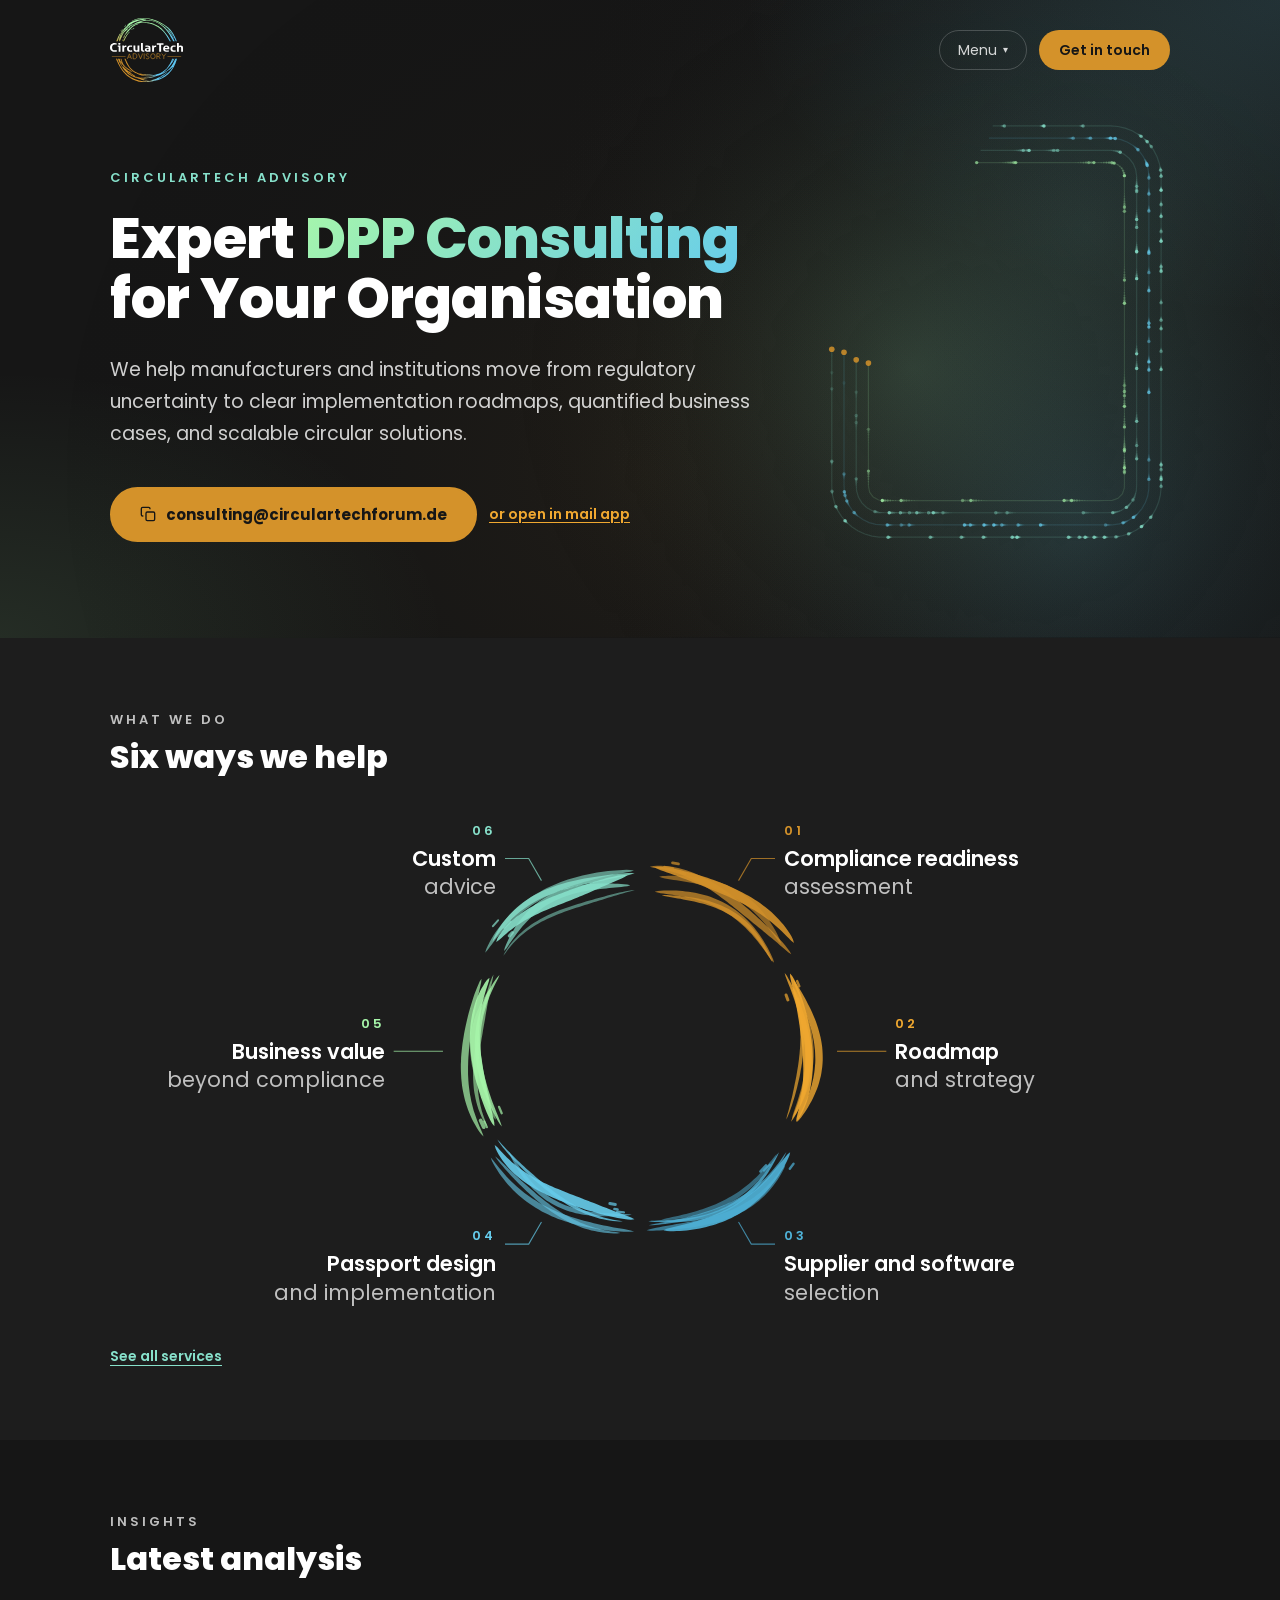
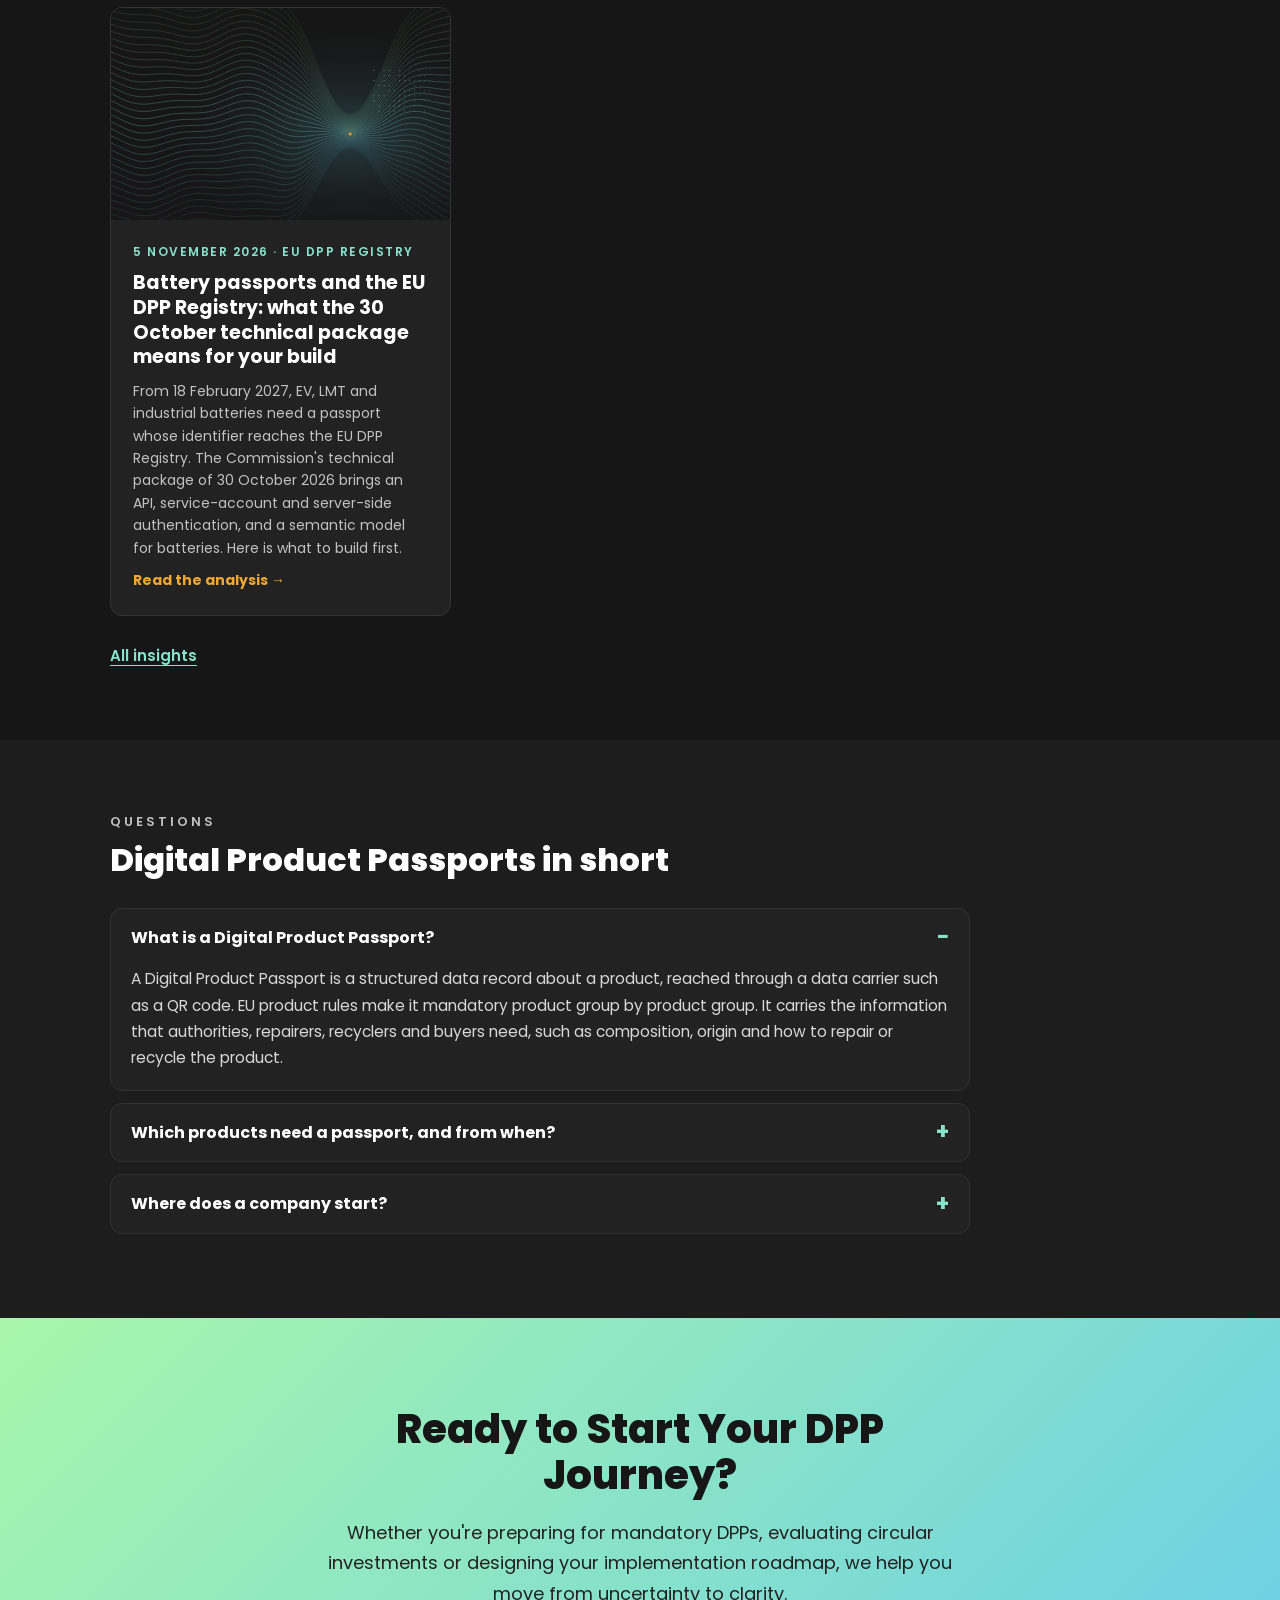
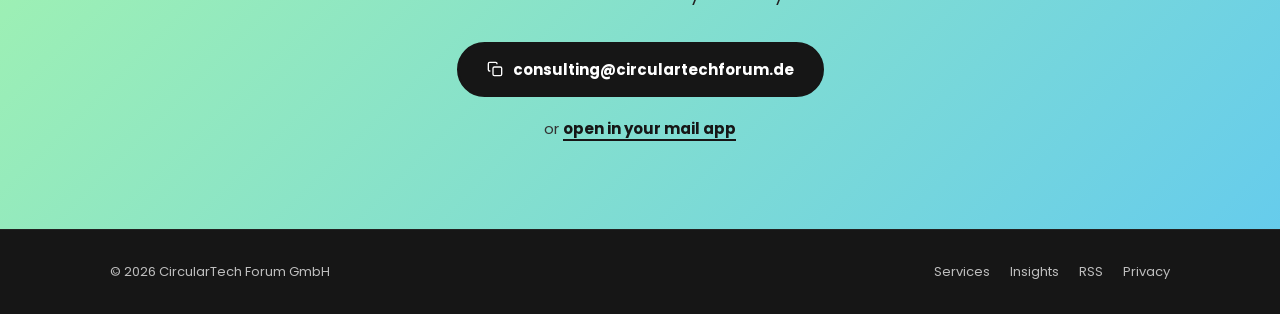
==== commit a1462309: "DPP Registry insight: correct facts after the source audit, own wording Source changes from 6ce5c36 " ====
--- a/index.html
+++ b/index.html
@@ -198,8 +198,8 @@
       <img class="ctf-card__img" src="/insights/dpp-registry-technical-package/hero.svg" alt="Flow lines converging on one amber point beside a block of data points: CircularTech's header art for this insight." width="1600" height="1000" loading="lazy">
       <div class="ctf-card__body">
         <p class="ctf-card__meta"><time datetime="2026-11-05">5 November 2026</time> · EU DPP Registry</p>
-        <h3 class="ctf-card__title">The EU DPP Registry's API and battery data model are out: what to build before February 2027</h3>
-        <p class="ctf-card__excerpt">Battery passports must be registered from 18 February 2027. The Commission's 30 October 2026 technical package for the EU DPP Registry adds a registration API, two authentication profiles and a semantic model for batteries. What to build now.</p>
+        <h3 class="ctf-card__title">Battery passports and the EU DPP Registry: what the 30 October technical package means for your build</h3>
+        <p class="ctf-card__excerpt">From 18 February 2027, EV, LMT and industrial batteries need a passport whose identifier reaches the EU DPP Registry. The Commission's technical package of 30 October 2026 brings an API, service-account and server-side authentication, and a semantic model for batteries. Here is what to build first.</p>
         <span class="ctf-card__link">Read the analysis</span>
       </div>
     </a>
--- a/assets/css/site.css
+++ b/assets/css/site.css
@@ -349,3 +349,26 @@
   .ctf-service { grid-template-columns: minmax(0, 1fr); gap: 16px; padding: 24px; }
   .ctf-service__h2 { font-size: 22px; }
 }
+
+/* ── Services page: overview, fit guide, extras, steps ─────── */
+.ctf-section__intro { max-width: 760px; color: var(--text-dim); font-size: 16px; line-height: 1.7; margin: -8px 0 8px; }
+.ctf-fit { list-style: none; padding: 0; margin: 0; display: grid; gap: 10px; max-width: 980px; }
+.ctf-fit__row { display: grid; grid-template-columns: minmax(0, 1.4fr) minmax(0, 1fr); gap: 24px; align-items: center;
+  padding: 16px 22px; background: var(--ink-3); border-radius: 10px; color: rgba(255,255,255,0.85); transition: background 0.2s ease; }
+.ctf-fit__row:hover { background: var(--ink-4); }
+.ctf-fit__then { font-weight: 600; color: #fff; }
+.ctf-fit__then::before { content: "\2192\00a0 "; color: var(--amber); }
+.ctf-fit__row:hover .ctf-fit__then { color: var(--mint); }
+.ctf-service__list--q li { color: rgba(255,255,255,0.82); }
+.ctf-service__tags { list-style: none; padding: 0; margin: 0 0 22px; display: flex; flex-wrap: wrap; gap: 8px; }
+.ctf-service__tags li { font-size: 13px; color: rgba(255,255,255,0.85); border: 1px solid rgba(255,255,255,0.16); border-radius: 999px; padding: 5px 12px; }
+.ctf-steps { list-style: none; padding: 0; margin: 0; display: grid; grid-template-columns: repeat(4, minmax(0, 1fr)); gap: 18px; counter-reset: step; }
+.ctf-steps__item { counter-increment: step; padding: 24px 20px; background: var(--ink-3); border-radius: 12px; border-top: 3px solid var(--teal); }
+.ctf-steps__item::before { content: "0" counter(step); display: block; font-size: 12px; font-weight: 600; letter-spacing: 0.15em; color: var(--amber); margin-bottom: 10px; }
+.ctf-steps__h3 { font-size: 17px; font-weight: 700; color: #fff; margin-bottom: 8px; }
+.ctf-steps__item p { font-size: 14.5px; line-height: 1.65; color: var(--text-dim); }
+@media (max-width: 1024px) { .ctf-steps { grid-template-columns: repeat(2, minmax(0, 1fr)); } }
+@media (max-width: 640px) {
+  .ctf-steps { grid-template-columns: minmax(0, 1fr); }
+  .ctf-fit__row { grid-template-columns: minmax(0, 1fr); gap: 6px; }
+}
